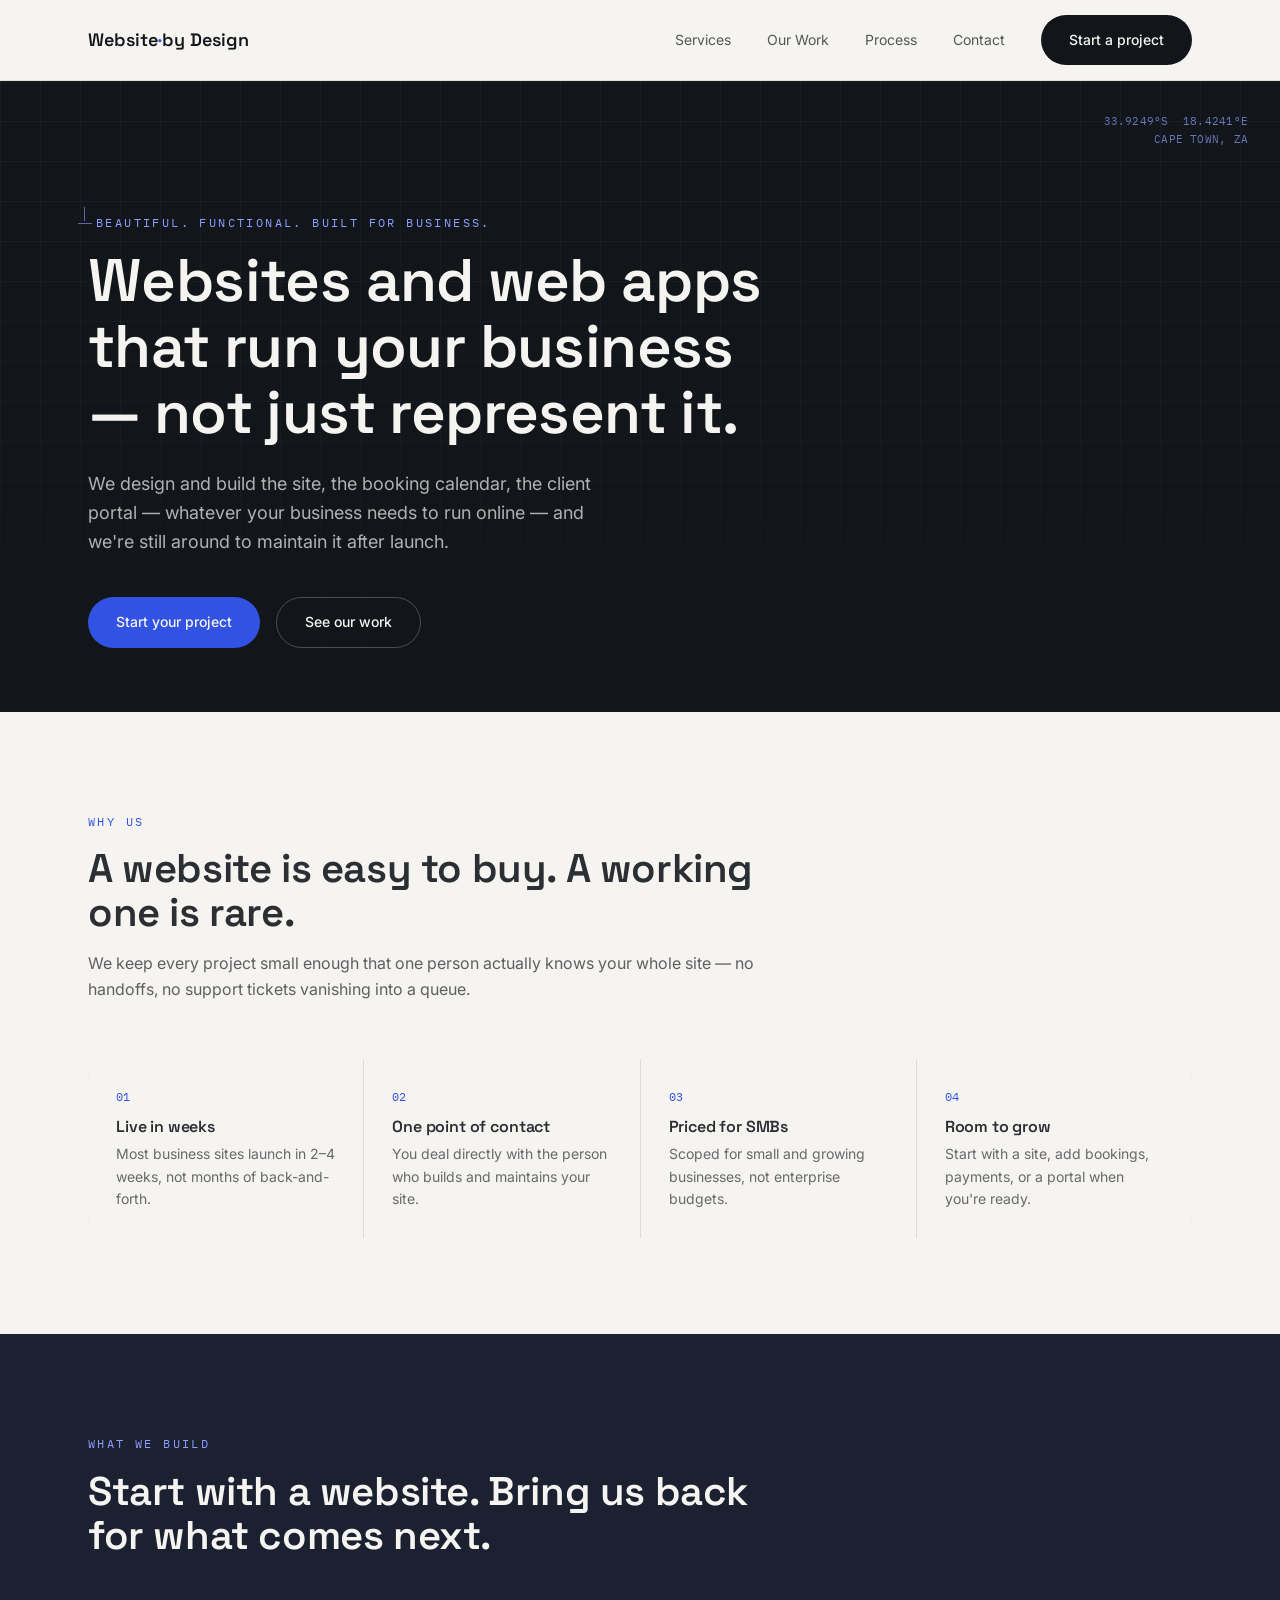
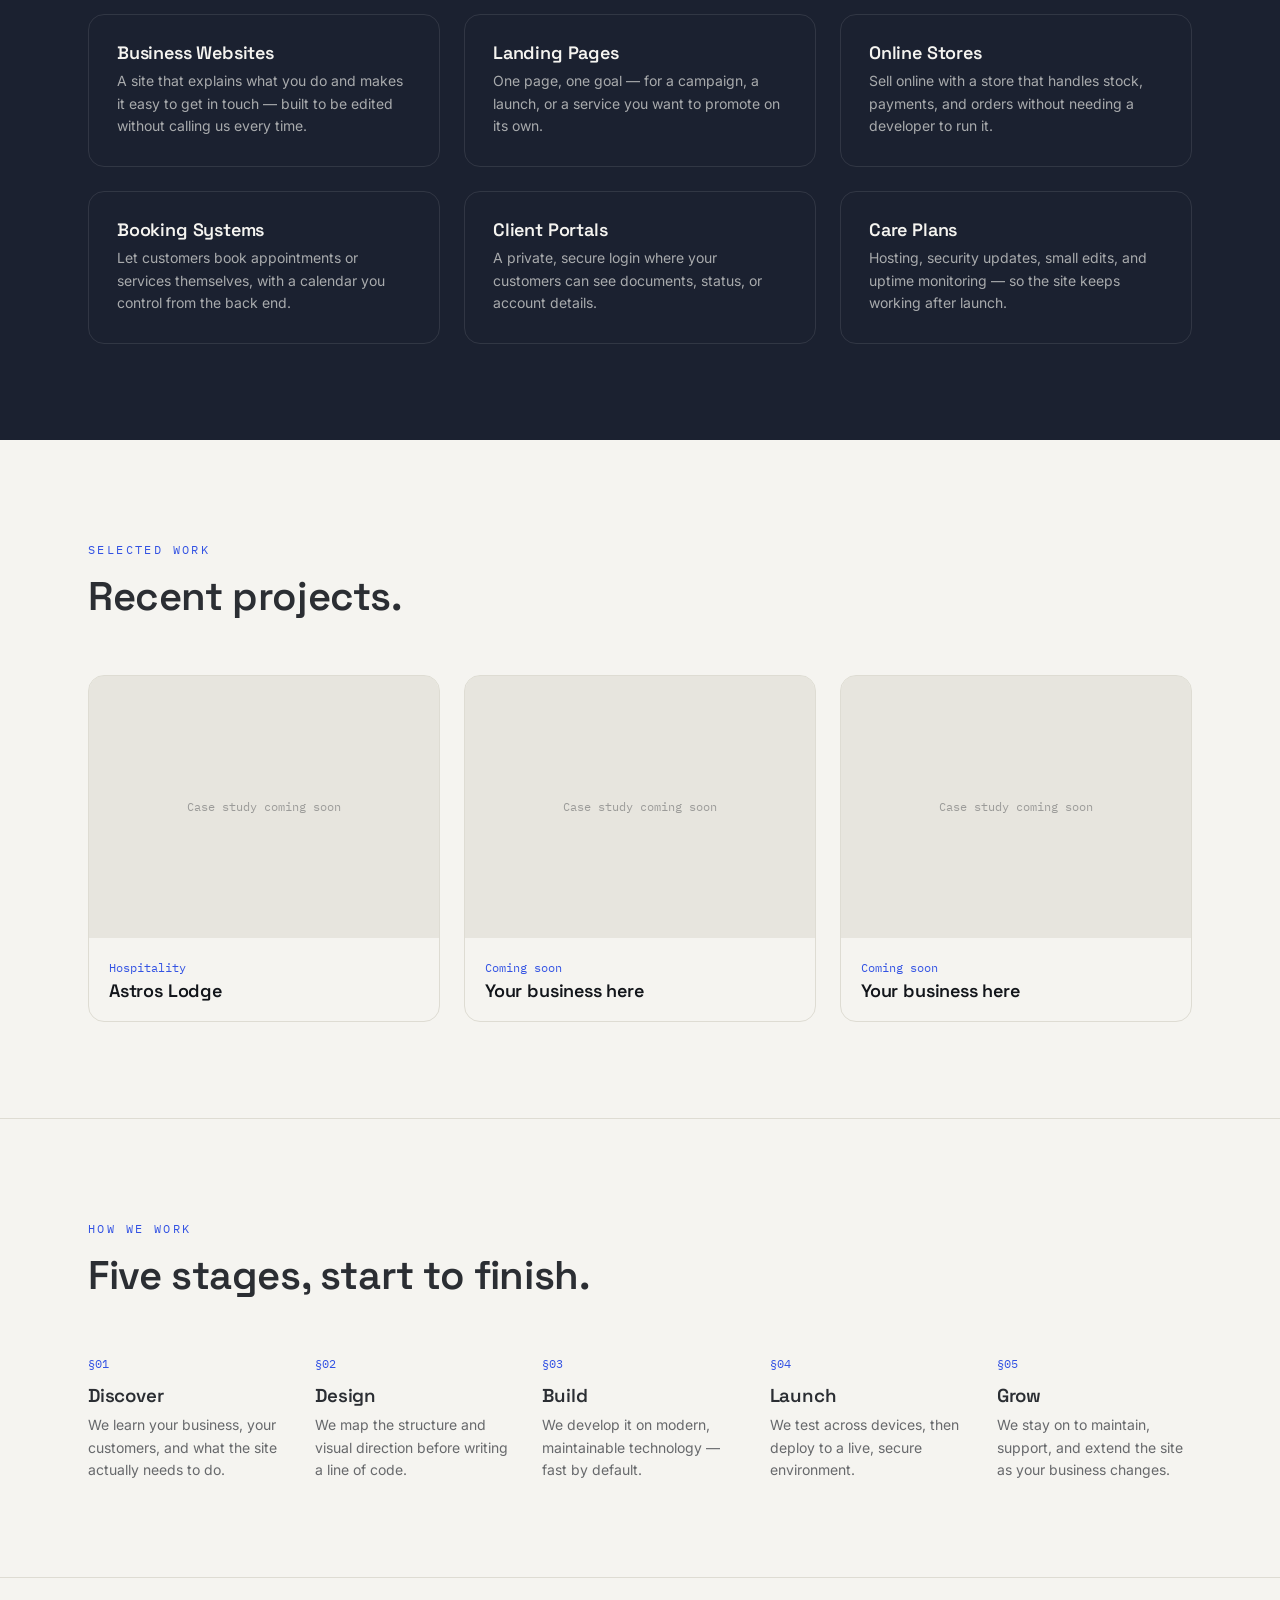
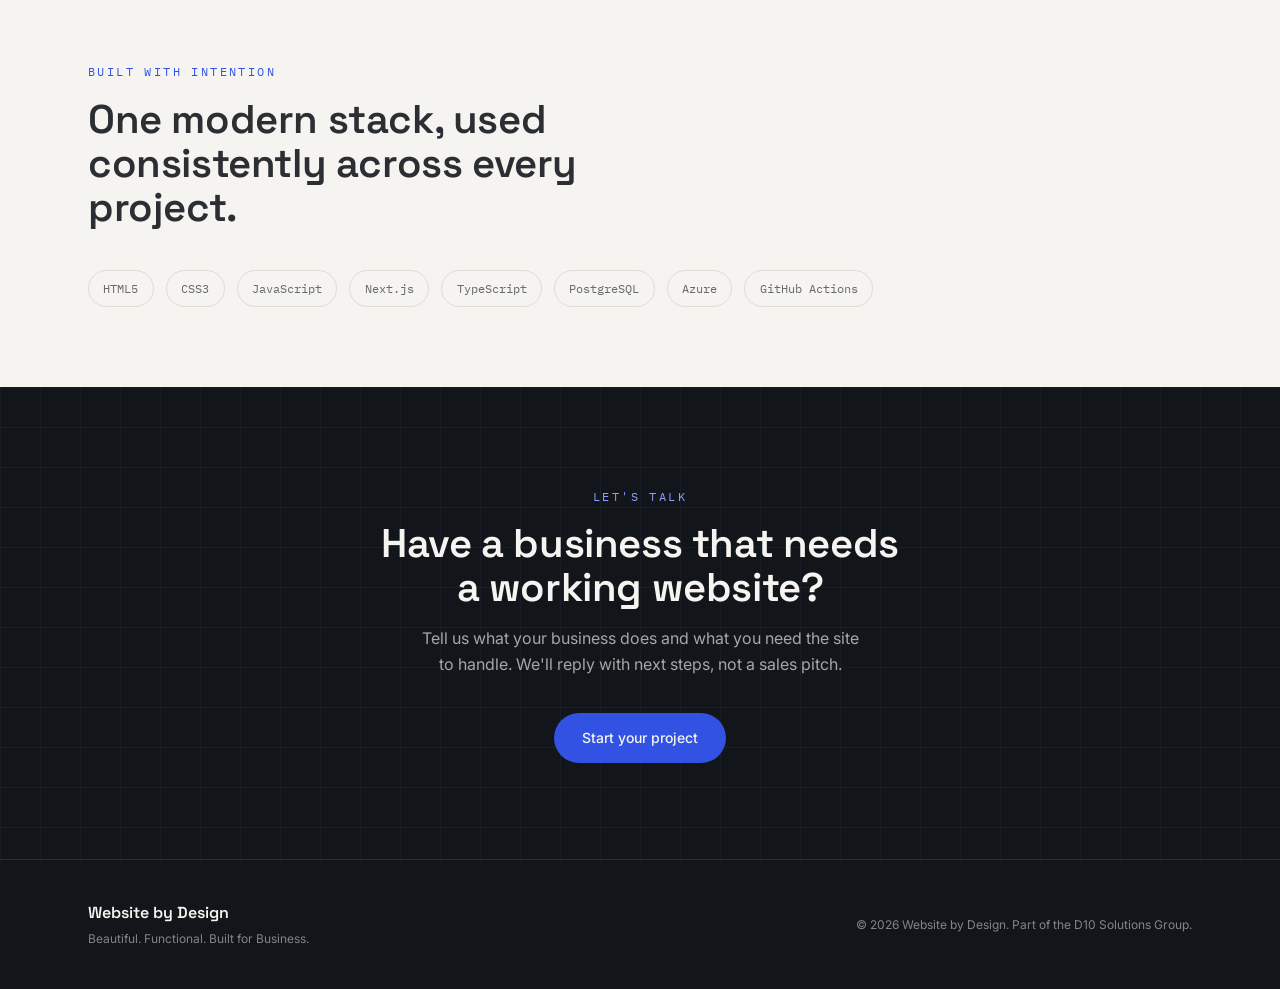
==== index.html @ f752b800 "Update index.html updated css to main.css" ====
<!DOCTYPE html>
<html lang="en">
<head>
<meta charset="UTF-8">
<meta name="viewport" content="width=device-width, initial-scale=1.0">

<!-- Primary SEO -->
<title>Website by Design | Beautiful. Functional. Built for Business.</title>
<meta name="description"
      content="Websites, booking systems, and client portals for growing South African businesses. Fast turnaround, one point of contact, priced for SMBs." />
<meta name="robots" content="index, follow" />
<link rel="canonical" href="https://www.websitebydesign.co.za/" />

<!-- Open Graph -->
<meta property="og:type" content="website" />
<meta property="og:title" content="Website by Design | Beautiful. Functional. Built for Business." />
<meta property="og:description"
      content="Websites, booking systems, and client portals for growing South African businesses. Fast turnaround, one point of contact, priced for SMBs." />
<meta property="og:url" content="https://www.websitebydesign.co.za/" />
<meta property="og:image" content="https://www.websitebydesign.co.za/og-image.png" />

<!-- Google Search Console -->
<meta name="google-site-verification" content="YOUR_REAL_CODE_HERE" />

<!-- Google Analytics — logic lives in js/analytics.js -->
<script src="js/analytics.js"></script>

<link rel="preconnect" href="https://fonts.googleapis.com">
<link rel="preconnect" href="https://fonts.gstatic.com" crossorigin>
<link href="https://fonts.googleapis.com/css2?family=Space+Grotesk:wght@500;600;700&family=Inter:wght@400;500;600&family=IBM+Plex+Mono:wght@400;500&display=swap" rel="stylesheet">

<link rel="stylesheet" href="main.css">
</head>

<body>

  <!-- ============ HEADER ============ -->
  <header class="site-header">
    <div class="container site-header__inner">

      <a href="/" class="brand" aria-label="Website by Design home">
        Website<span class="brand__dot">·</span>by Design
      </a>

      <nav class="nav" aria-label="main navigation">
        <a href="#services" class="nav__link">Services</a>
        <a href="#work" class="nav__link">Our Work</a>
        <a href="#process" class="nav__link">Process</a>
        <a href="#contact" class="nav__link">Contact</a>
        <a href="#contact" class="btn btn--dark">Start a project</a>
      </nav>

      <button id="menu-btn" class="menu-toggle" aria-label="Toggle menu" aria-expanded="false">
        <svg id="icon-open" width="22" height="22" viewBox="0 0 24 24" fill="none" stroke="currentColor" stroke-width="1.75">
          <path d="M3 6h18M3 12h18M3 18h18" stroke-linecap="round"/>
        </svg>
        <svg id="icon-close" width="22" height="22" viewBox="0 0 24 24" fill="none" stroke="currentColor" stroke-width="1.75" class="u-hidden">
          <path d="M6 6l12 12M18 6L6 18" stroke-linecap="round"/>
        </svg>
      </button>
    </div>

    <div id="mobile-menu" class="mobile-menu">
      <div class="container mobile-menu__inner">
        <a href="#services" class="nav__link">Services</a>
        <a href="#work" class="nav__link">Our Work</a>
        <a href="#process" class="nav__link">Process</a>
        <a href="#contact" class="btn btn--dark text-center">Start a project</a>
      </div>
    </div>
  </header>


  <main>

    <!-- ============ HERO ============ -->
    <section class="hero">
      <div class="hero__grid" aria-hidden="true"></div>
      <div class="hero__fade" aria-hidden="true"></div>

      <div class="hero__annotation" aria-hidden="true">
        <p>33.9249°S&nbsp; 18.4241°E</p>
        <p>CAPE TOWN, ZA</p>
      </div>

      <div class="container hero__content">
        <p class="eyebrow eyebrow--on-dark hero__eyebrow crosshair">
          Beautiful. Functional. Built for business.
        </p>

        <h1 class="hero__title">
          Websites and web apps that run your business — not just represent it.
        </h1>

        <p class="hero__description">
          We design and build the site, the booking calendar, the client portal — whatever your
          business needs to run online — and we're still around to maintain it after launch.
        </p>

        <div class="hero__actions">
          <a href="#contact" class="btn btn--primary">Start your project</a>
          <a href="#work" class="btn btn--outline">See our work</a>
        </div>
      </div>
    </section>


    <!-- ============ WHY / CONCRETE VALUE ============ -->
    <section class="section">
      <div class="container">
        <div class="section-heading">
          <p class="eyebrow">Why us</p>
          <h2 class="section-heading__title">A website is easy to buy. A working one is rare.</h2>
          <p class="section-heading__body">
            We keep every project small enough that one person actually knows your whole site —
            no handoffs, no support tickets vanishing into a queue.
          </p>
        </div>

        <div class="value-grid">
          <div class="value-card">
            <p class="value-card__index">01</p>
            <h3 class="value-card__title">Live in weeks</h3>
            <p class="value-card__body">Most business sites launch in 2–4 weeks, not months of back-and-forth.</p>
          </div>
          <div class="value-card">
            <p class="value-card__index">02</p>
            <h3 class="value-card__title">One point of contact</h3>
            <p class="value-card__body">You deal directly with the person who builds and maintains your site.</p>
          </div>
          <div class="value-card">
            <p class="value-card__index">03</p>
            <h3 class="value-card__title">Priced for SMBs</h3>
            <p class="value-card__body">Scoped for small and growing businesses, not enterprise budgets.</p>
          </div>
          <div class="value-card">
            <p class="value-card__index">04</p>
            <h3 class="value-card__title">Room to grow</h3>
            <p class="value-card__body">Start with a site, add bookings, payments, or a portal when you're ready.</p>
          </div>
        </div>
      </div>
    </section>


    <!-- ============ SERVICES ============ -->
    <section id="services" class="section--dark">
      <div class="container section">
        <div class="section-heading">
          <p class="eyebrow eyebrow--on-dark">What we build</p>
          <h2 class="section-heading__title">Start with a website. Bring us back for what comes next.</h2>
        </div>

        <div class="card-grid card-grid--3">
          <article class="service-card">
            <h3 class="service-card__title">Business Websites</h3>
            <p class="service-card__body">A site that explains what you do and makes it easy to get in touch — built to be edited without calling us every time.</p>
          </article>
          <article class="service-card">
            <h3 class="service-card__title">Landing Pages</h3>
            <p class="service-card__body">One page, one goal — for a campaign, a launch, or a service you want to promote on its own.</p>
          </article>
          <article class="service-card">
            <h3 class="service-card__title">Online Stores</h3>
            <p class="service-card__body">Sell online with a store that handles stock, payments, and orders without needing a developer to run it.</p>
          </article>
          <article class="service-card">
            <h3 class="service-card__title">Booking Systems</h3>
            <p class="service-card__body">Let customers book appointments or services themselves, with a calendar you control from the back end.</p>
          </article>
          <article class="service-card">
            <h3 class="service-card__title">Client Portals</h3>
            <p class="service-card__body">A private, secure login where your customers can see documents, status, or account details.</p>
          </article>
          <article class="service-card">
            <h3 class="service-card__title">Care Plans</h3>
            <p class="service-card__body">Hosting, security updates, small edits, and uptime monitoring — so the site keeps working after launch.</p>
          </article>
        </div>
      </div>
    </section>


    <!-- ============ OUR WORK ============ -->
    <section id="work" class="section">
      <div class="container">
        <div class="section-heading">
          <p class="eyebrow">Selected work</p>
          <h2 class="section-heading__title">Recent projects.</h2>
        </div>

        <!-- placeholder project cards — swap for real case studies as they land -->
        <div class="card-grid card-grid--3">
          <div class="work-card">
            <div class="work-card__image">
              <span class="work-card__placeholder">Case study coming soon</span>
            </div>
            <div class="work-card__body">
              <p class="work-card__tag">Hospitality</p>
              <h3 class="work-card__title">Astros Lodge</h3>
            </div>
          </div>
          <div class="work-card">
            <div class="work-card__image">
              <span class="work-card__placeholder">Case study coming soon</span>
            </div>
            <div class="work-card__body">
              <p class="work-card__tag">Coming soon</p>
              <h3 class="work-card__title">Your business here</h3>
            </div>
          </div>
          <div class="work-card">
            <div class="work-card__image">
              <span class="work-card__placeholder">Case study coming soon</span>
            </div>
            <div class="work-card__body">
              <p class="work-card__tag">Coming soon</p>
              <h3 class="work-card__title">Your business here</h3>
            </div>
          </div>
        </div>
      </div>
    </section>


    <!-- ============ PROCESS ============ -->
    <section id="process" class="section--bordered">
      <div class="container section">
        <div class="section-heading">
          <p class="eyebrow">How we work</p>
          <h2 class="section-heading__title">Five stages, start to finish.</h2>
        </div>

        <ol class="process-list">
          <li>
            <p class="process-list__index">§01</p>
            <h3 class="process-list__title">Discover</h3>
            <p class="process-list__body">We learn your business, your customers, and what the site actually needs to do.</p>
          </li>
          <li>
            <p class="process-list__index">§02</p>
            <h3 class="process-list__title">Design</h3>
            <p class="process-list__body">We map the structure and visual direction before writing a line of code.</p>
          </li>
          <li>
            <p class="process-list__index">§03</p>
            <h3 class="process-list__title">Build</h3>
            <p class="process-list__body">We develop it on modern, maintainable technology — fast by default.</p>
          </li>
          <li>
            <p class="process-list__index">§04</p>
            <h3 class="process-list__title">Launch</h3>
            <p class="process-list__body">We test across devices, then deploy to a live, secure environment.</p>
          </li>
          <li>
            <p class="process-list__index">§05</p>
            <h3 class="process-list__title">Grow</h3>
            <p class="process-list__body">We stay on to maintain, support, and extend the site as your business changes.</p>
          </li>
        </ol>
      </div>
    </section>


    <!-- ============ TECHNOLOGY ============ -->
    <section class="section--bordered">
      <div class="container section--tight">
        <p class="eyebrow">Built with intention</p>
        <h2 class="section-heading__title section-heading__title--tight">
          One modern stack, used consistently across every project.
        </h2>
        <div class="chip-row">
          <span class="chip">HTML5</span>
          <span class="chip">CSS3</span>
          <span class="chip">JavaScript</span>
          <span class="chip">Next.js</span>
          <span class="chip">TypeScript</span>
          <span class="chip">PostgreSQL</span>
          <span class="chip">Azure</span>
          <span class="chip">GitHub Actions</span>
        </div>
      </div>
    </section>


    <!-- ============ FINAL CTA ============ -->
    <section id="contact" class="hero">
      <div class="hero__grid hero__grid--faint" aria-hidden="true"></div>
      <div class="container section cta">
        <p class="eyebrow eyebrow--on-dark">Let's talk</p>
        <h2 class="cta__title">Have a business that needs a working website?</h2>
        <p class="cta__body">
          Tell us what your business does and what you need the site to handle. We'll reply with next steps, not a sales pitch.
        </p>
        <a href="mailto:hello@websitebydesign.co.za" class="btn btn--primary">Start your project</a>
      </div>
    </section>

  </main>


  <!-- ============ FOOTER ============ -->
  <footer class="site-footer">
    <div class="container site-footer__inner">
      <div>
        <p class="site-footer__brand">Website by Design</p>
        <p class="site-footer__tagline">Beautiful. Functional. Built for Business.</p>
      </div>
      <p class="site-footer__copy">&copy; 2026 Website by Design. Part of the D10 Solutions Group.</p>
    </div>
  </footer>

  <script src="main.js"></script>
</body>
</html>
---- main.css ----
/* ==========================================================================
   MAIN STYLESHEET
   Import order matters: tokens define variables, base sets element
   defaults, components layer reusable classes on top. Link only this
   file from HTML — never link the three files individually.
   ========================================================================== */

@import url("tokens.css");
@import url("base.css");
@import url("components.css");
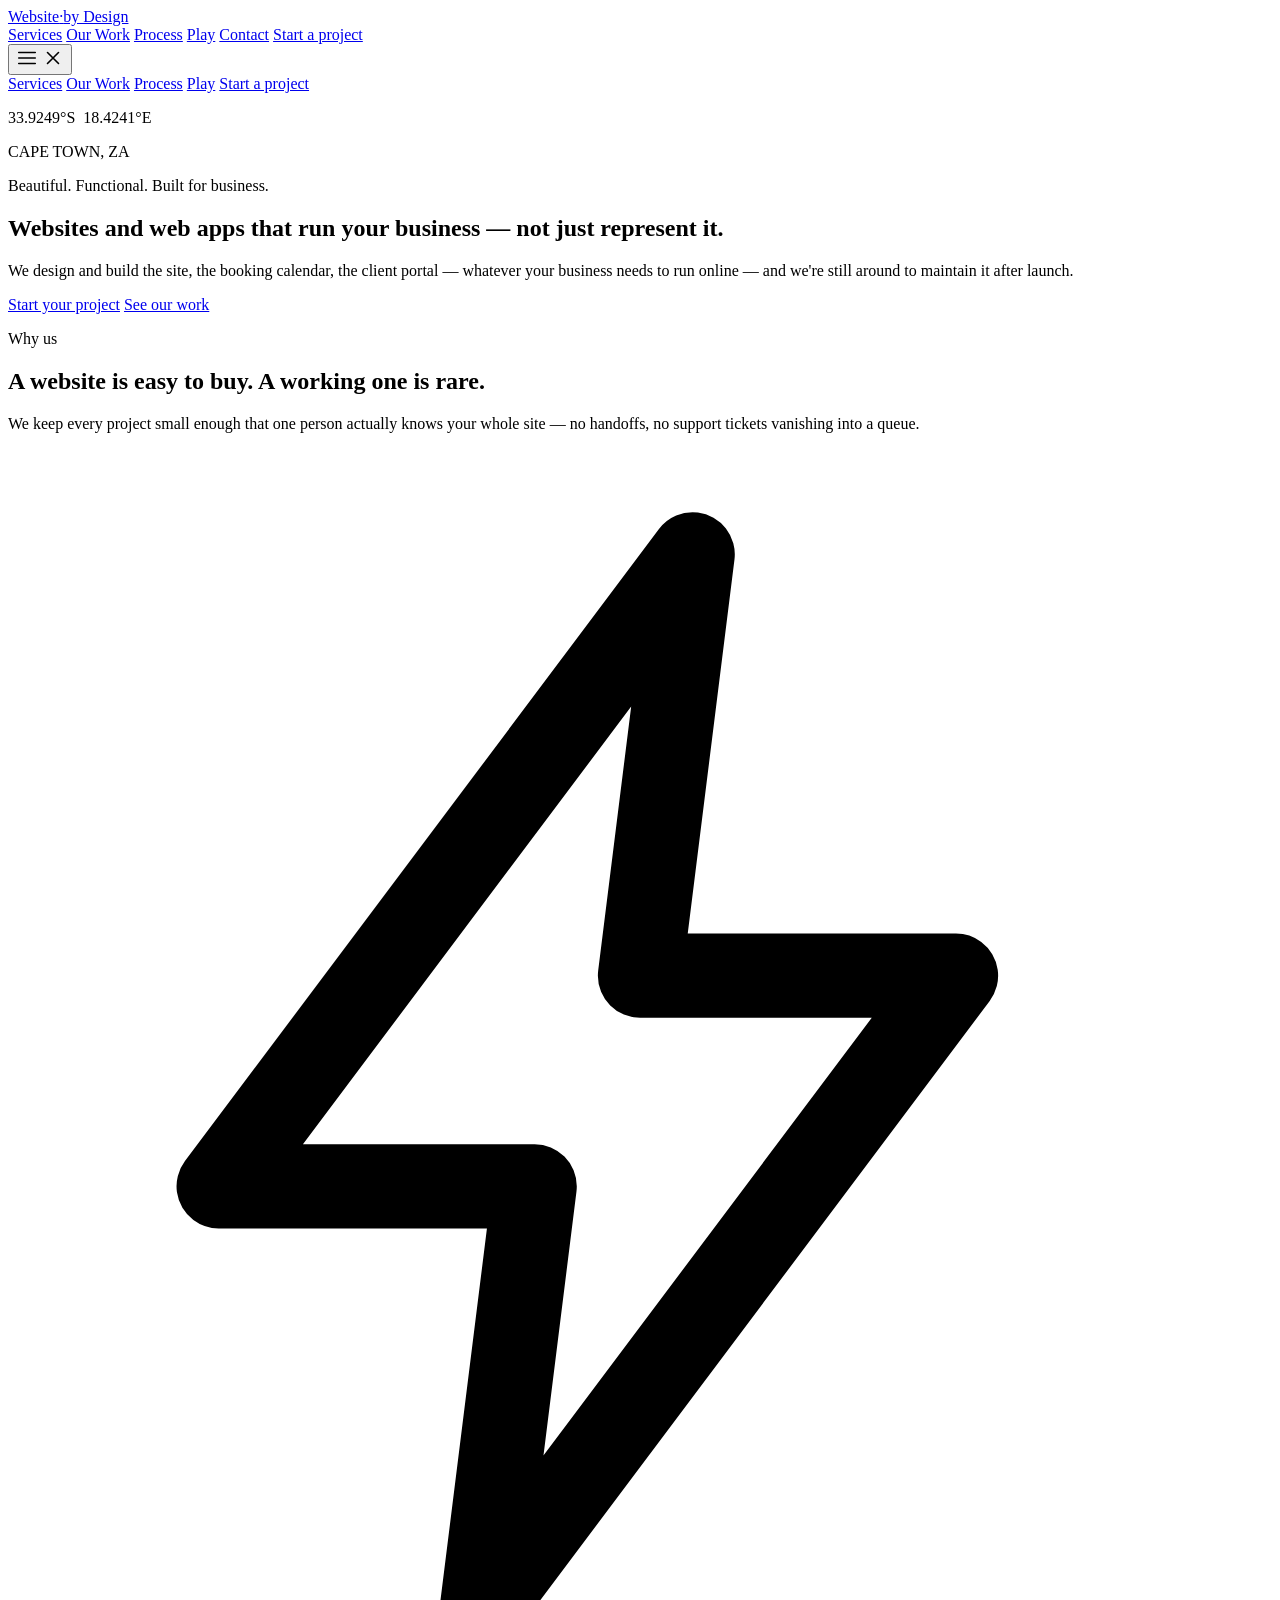
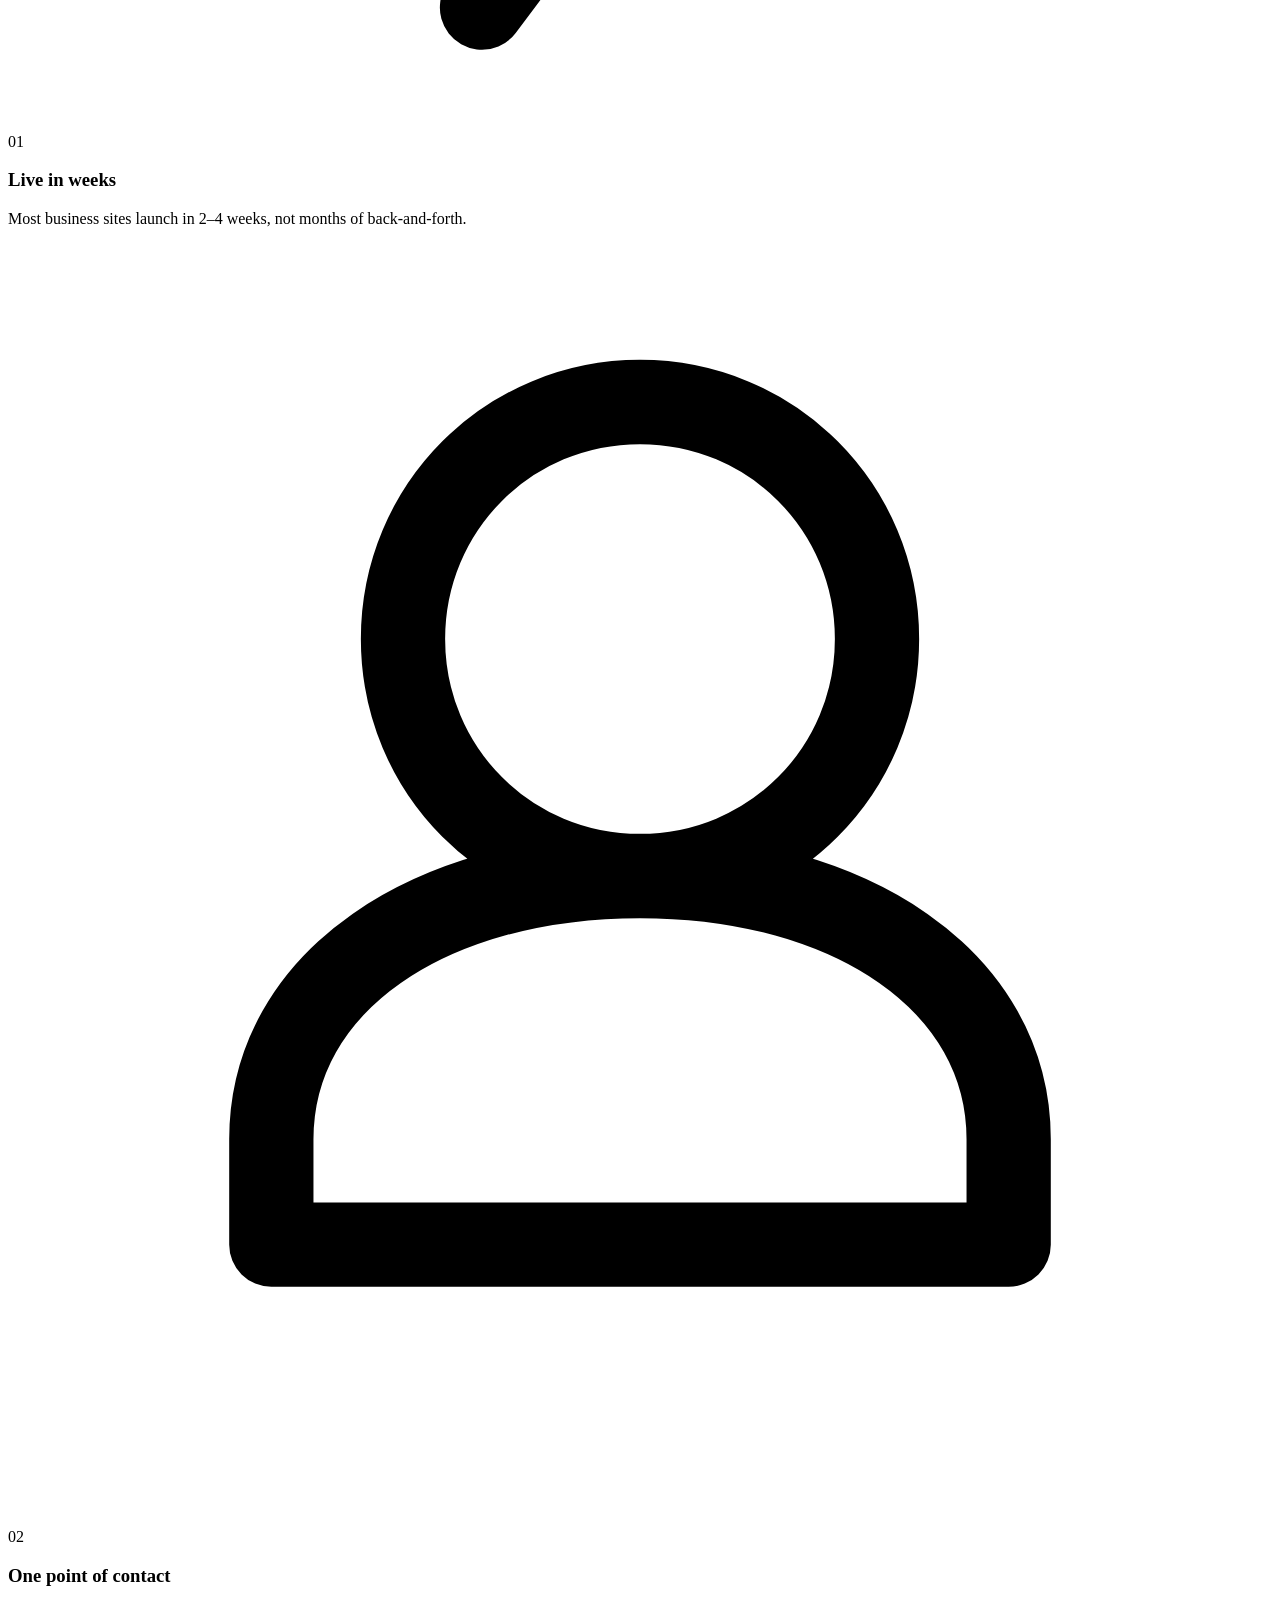
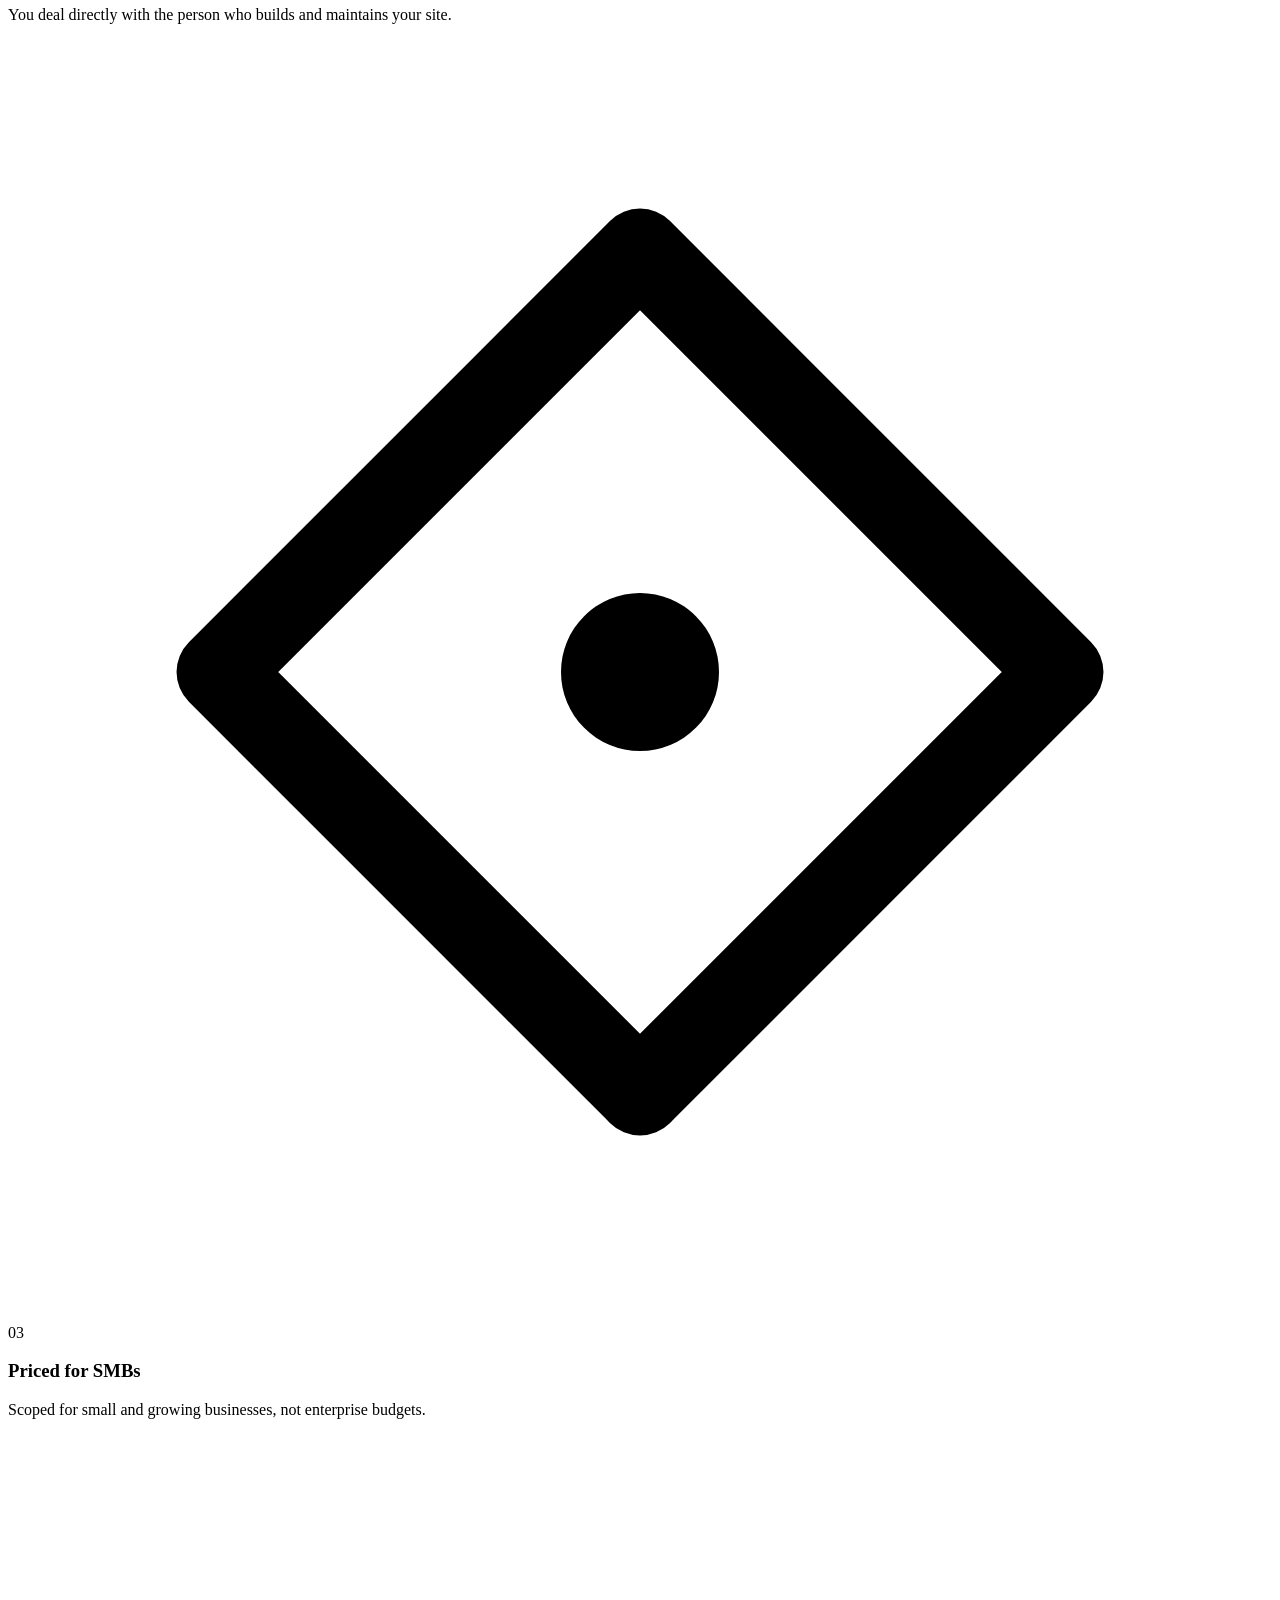
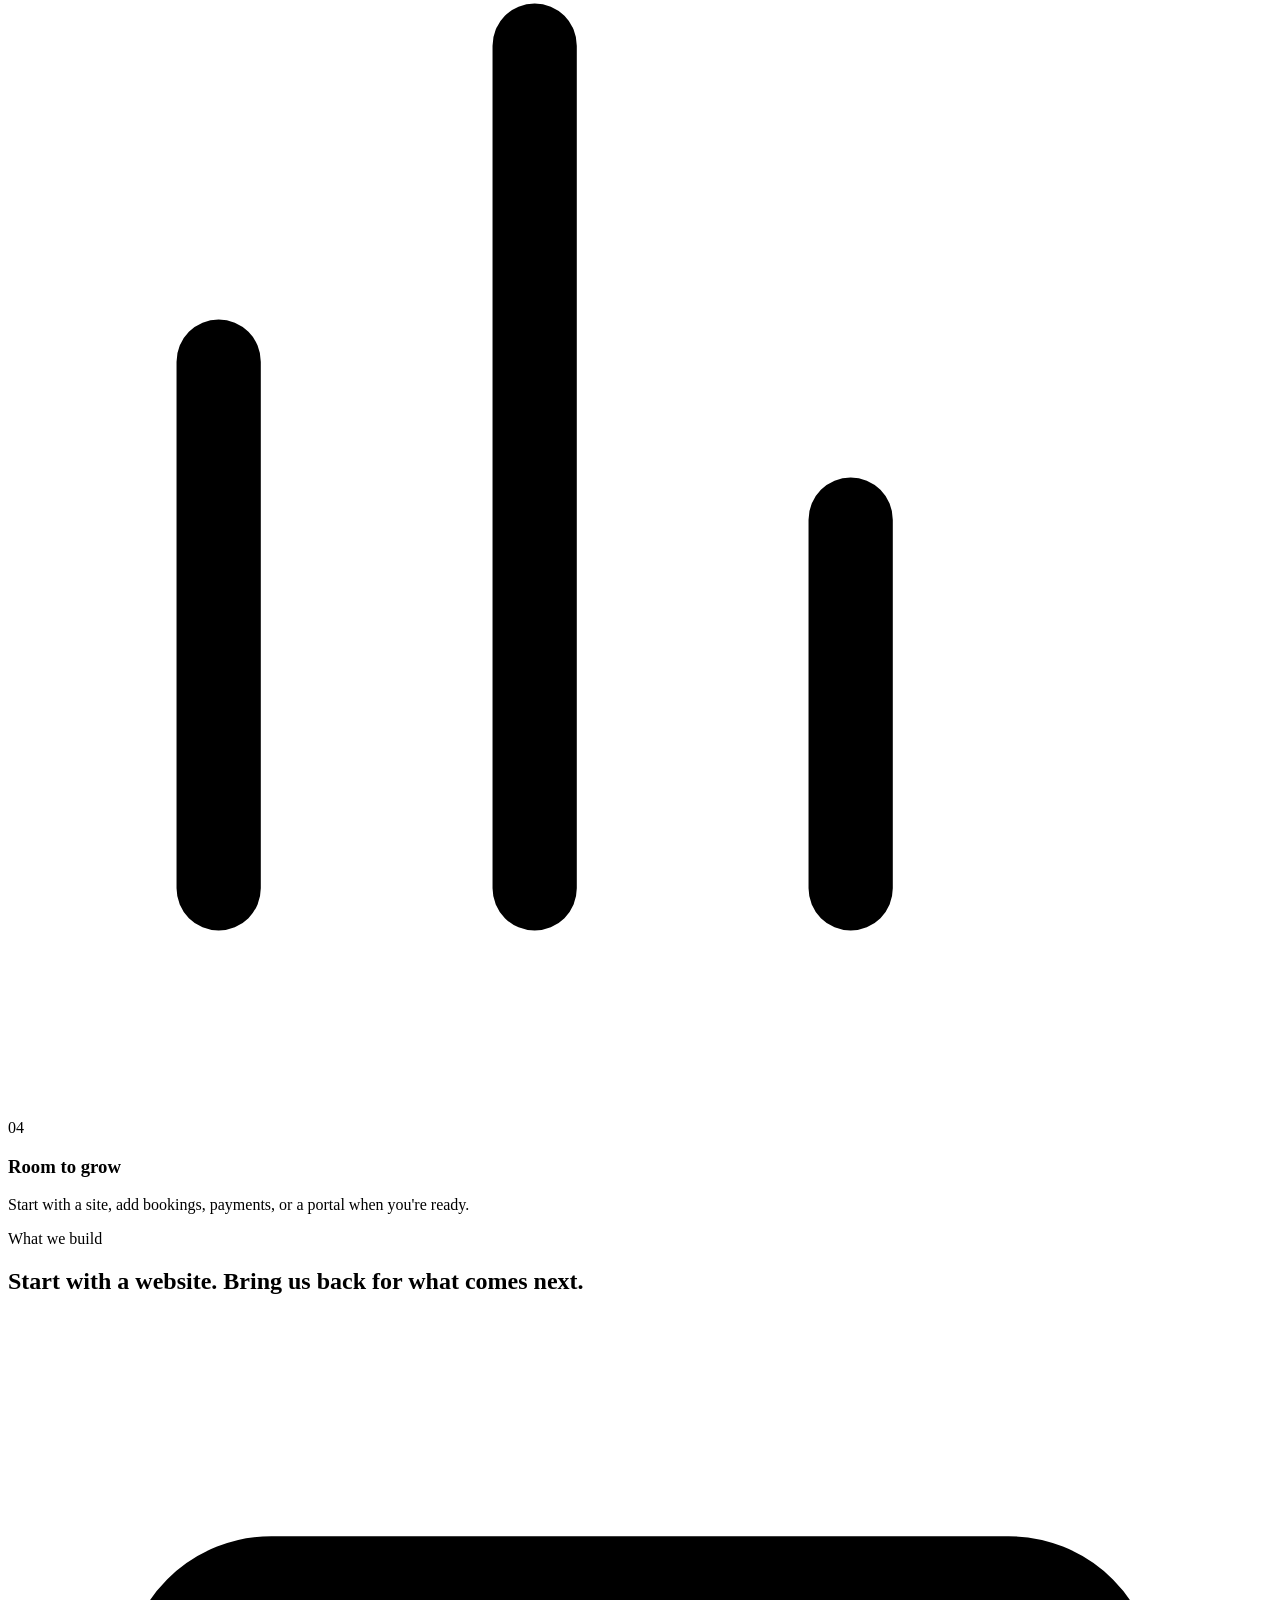
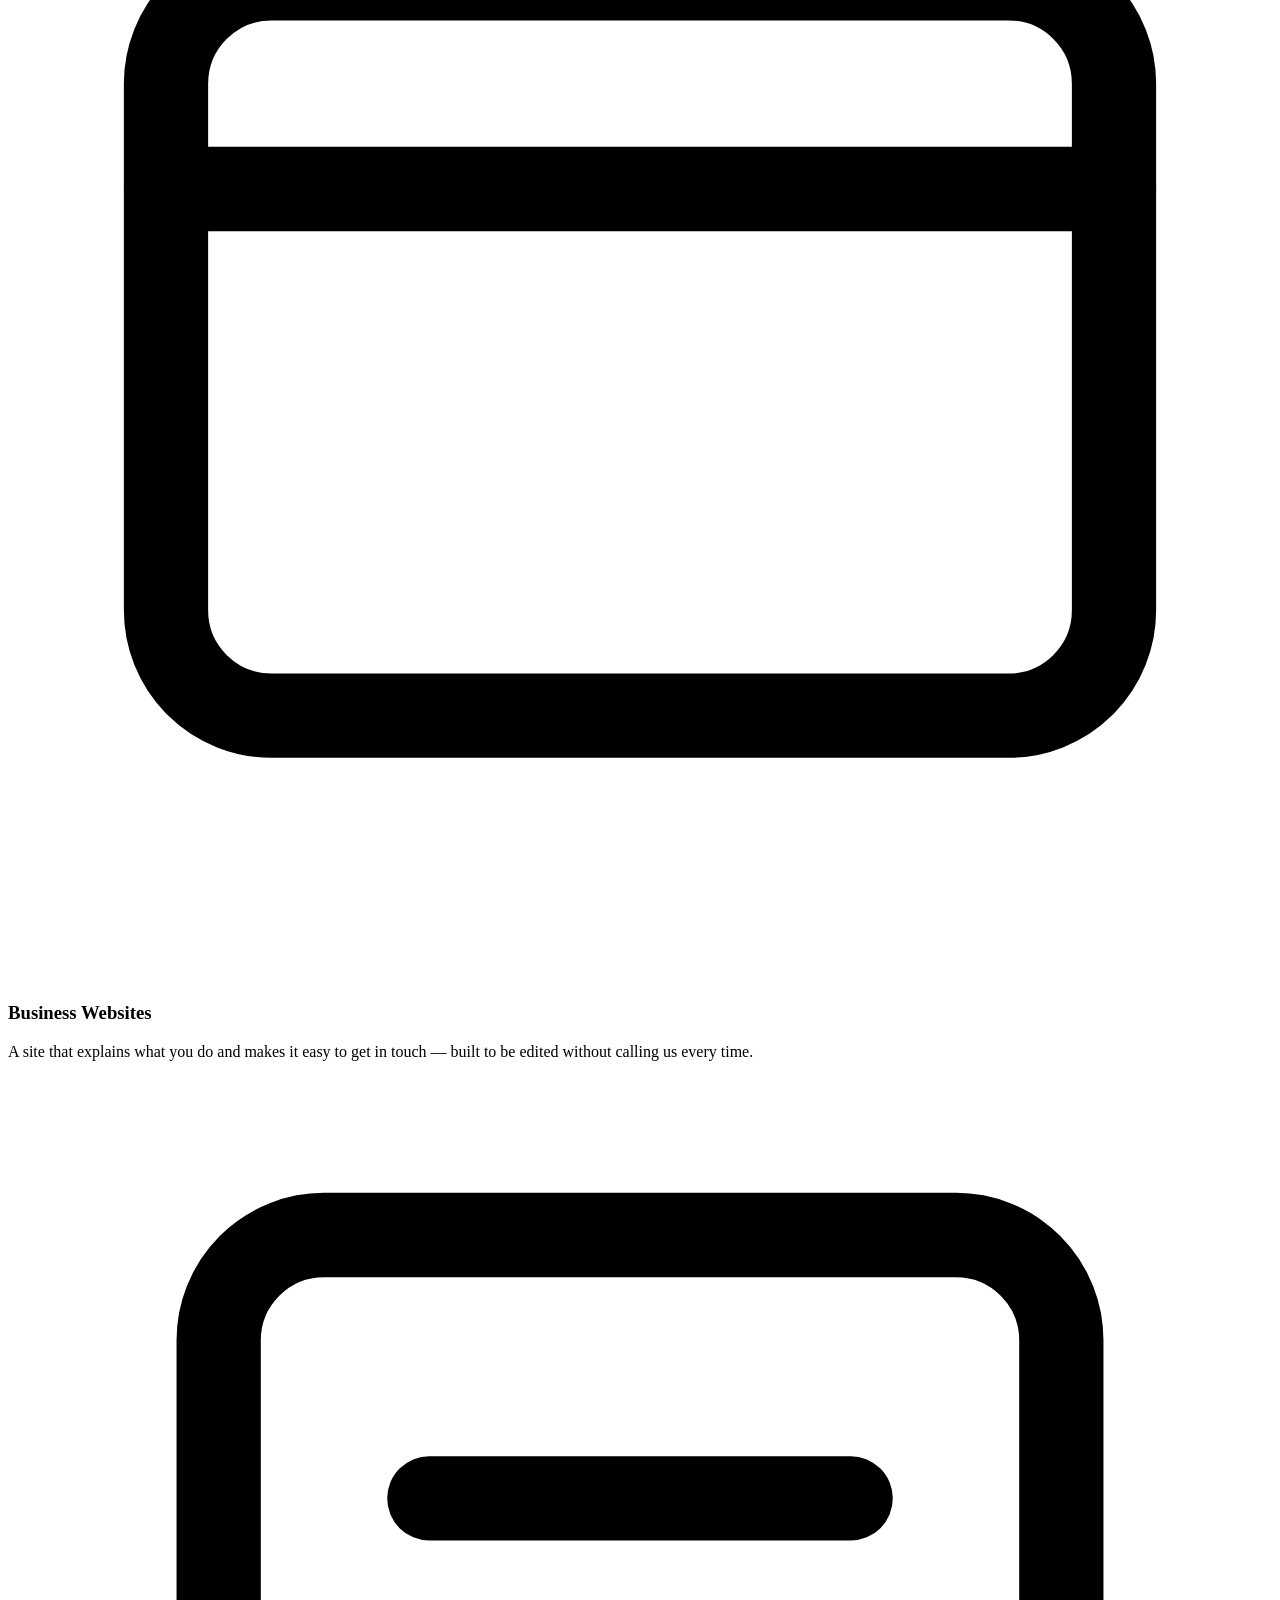
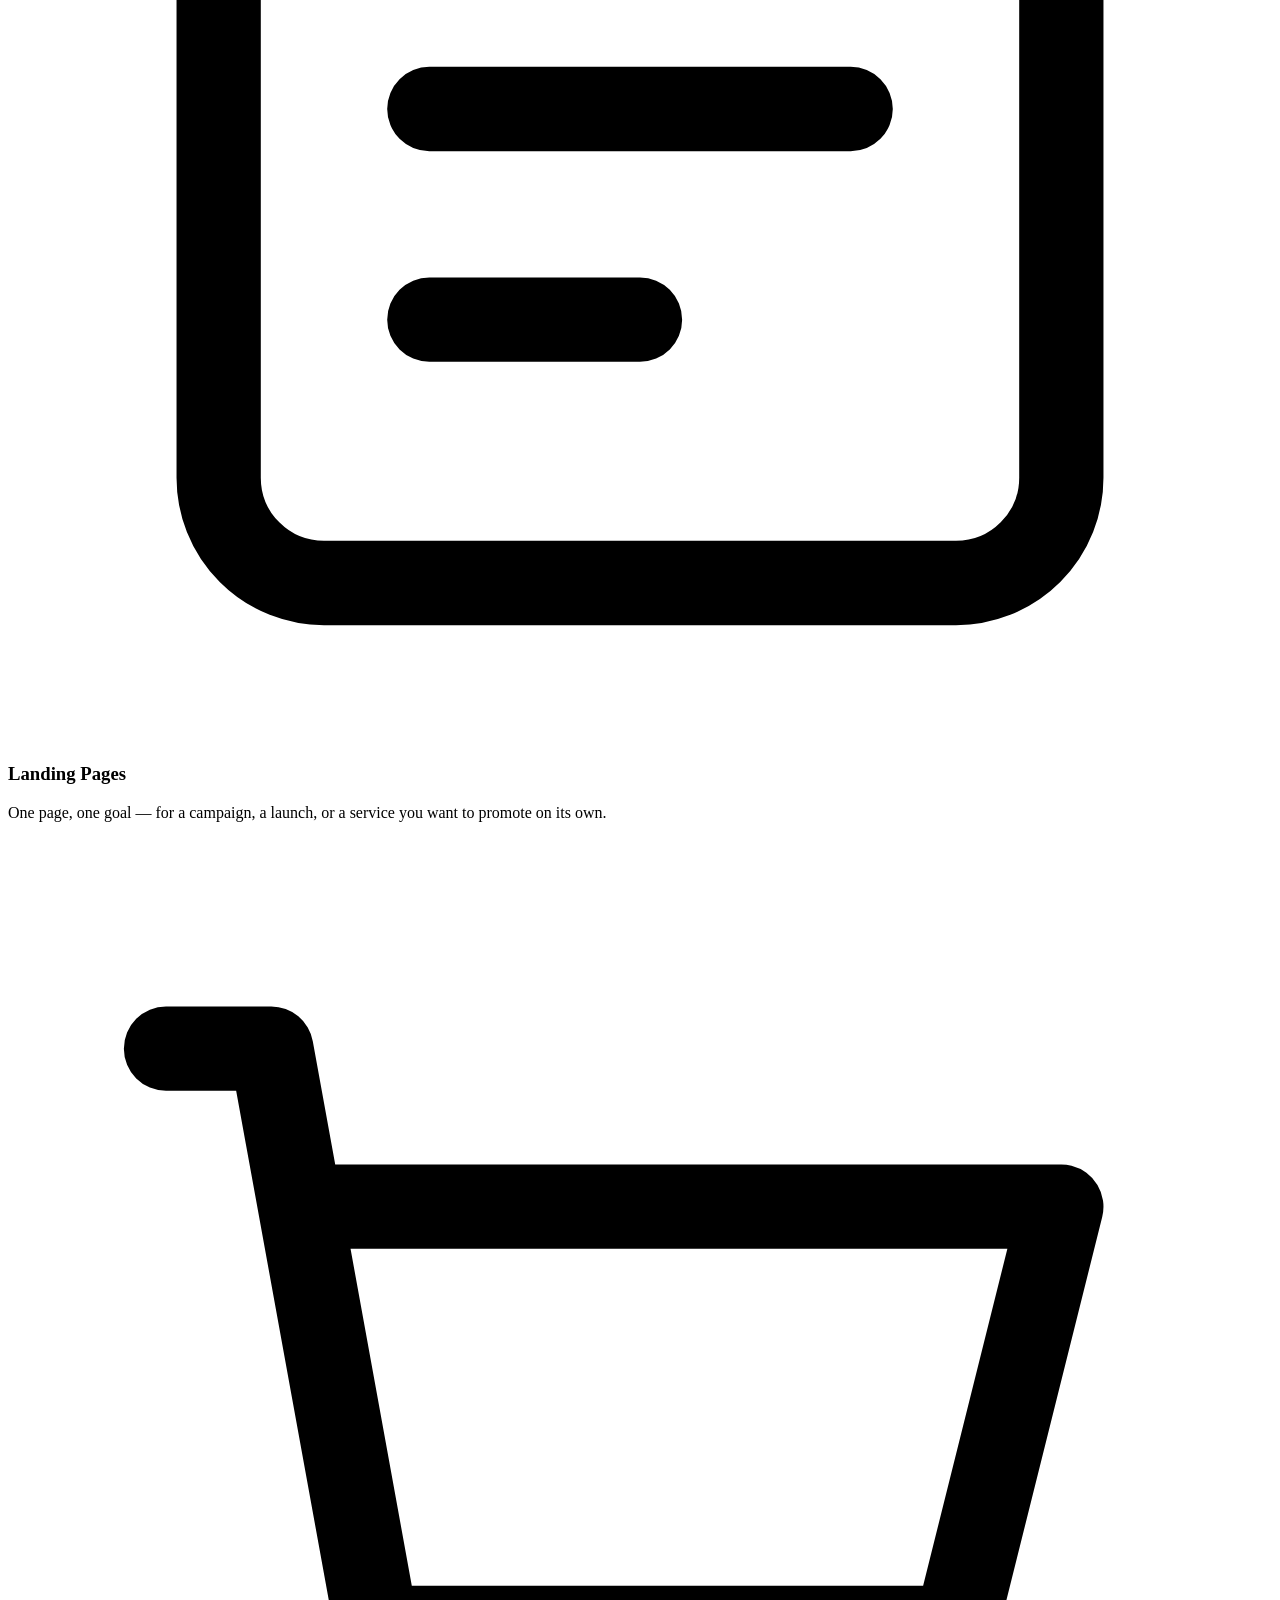
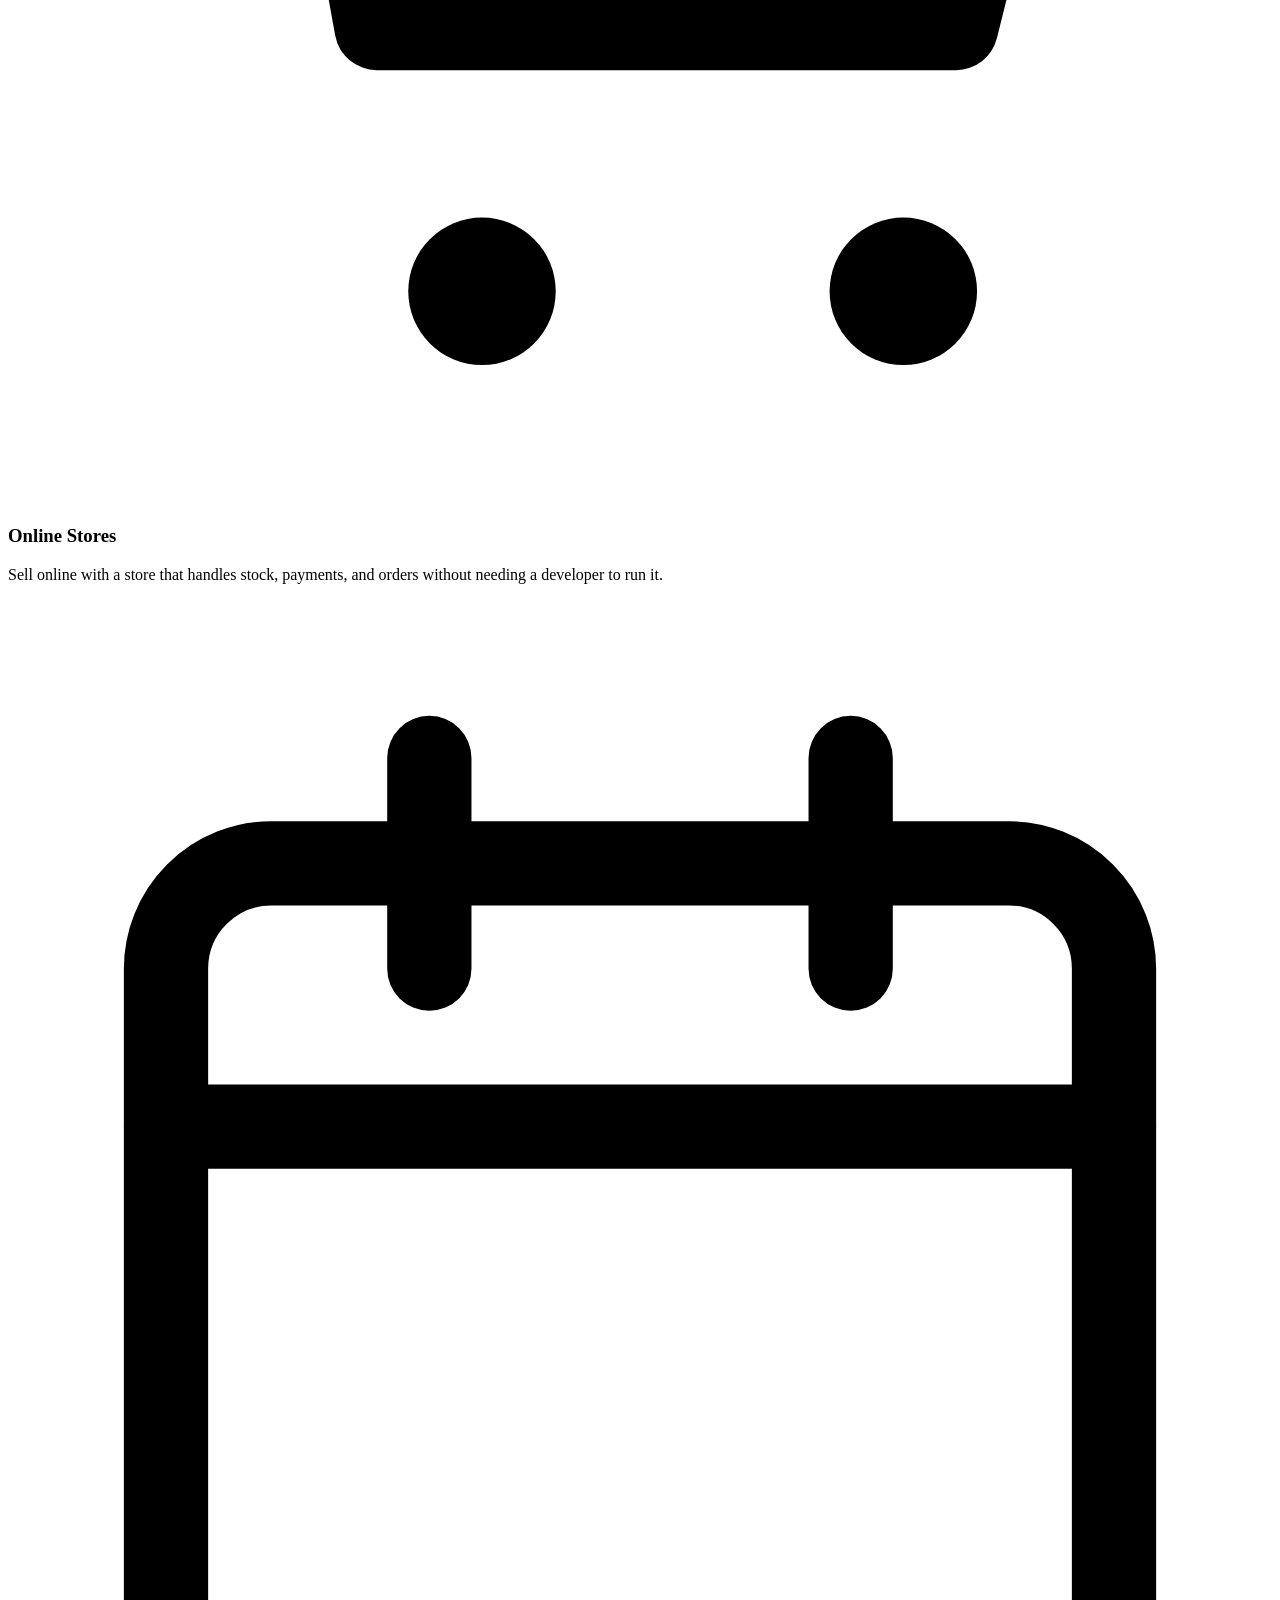
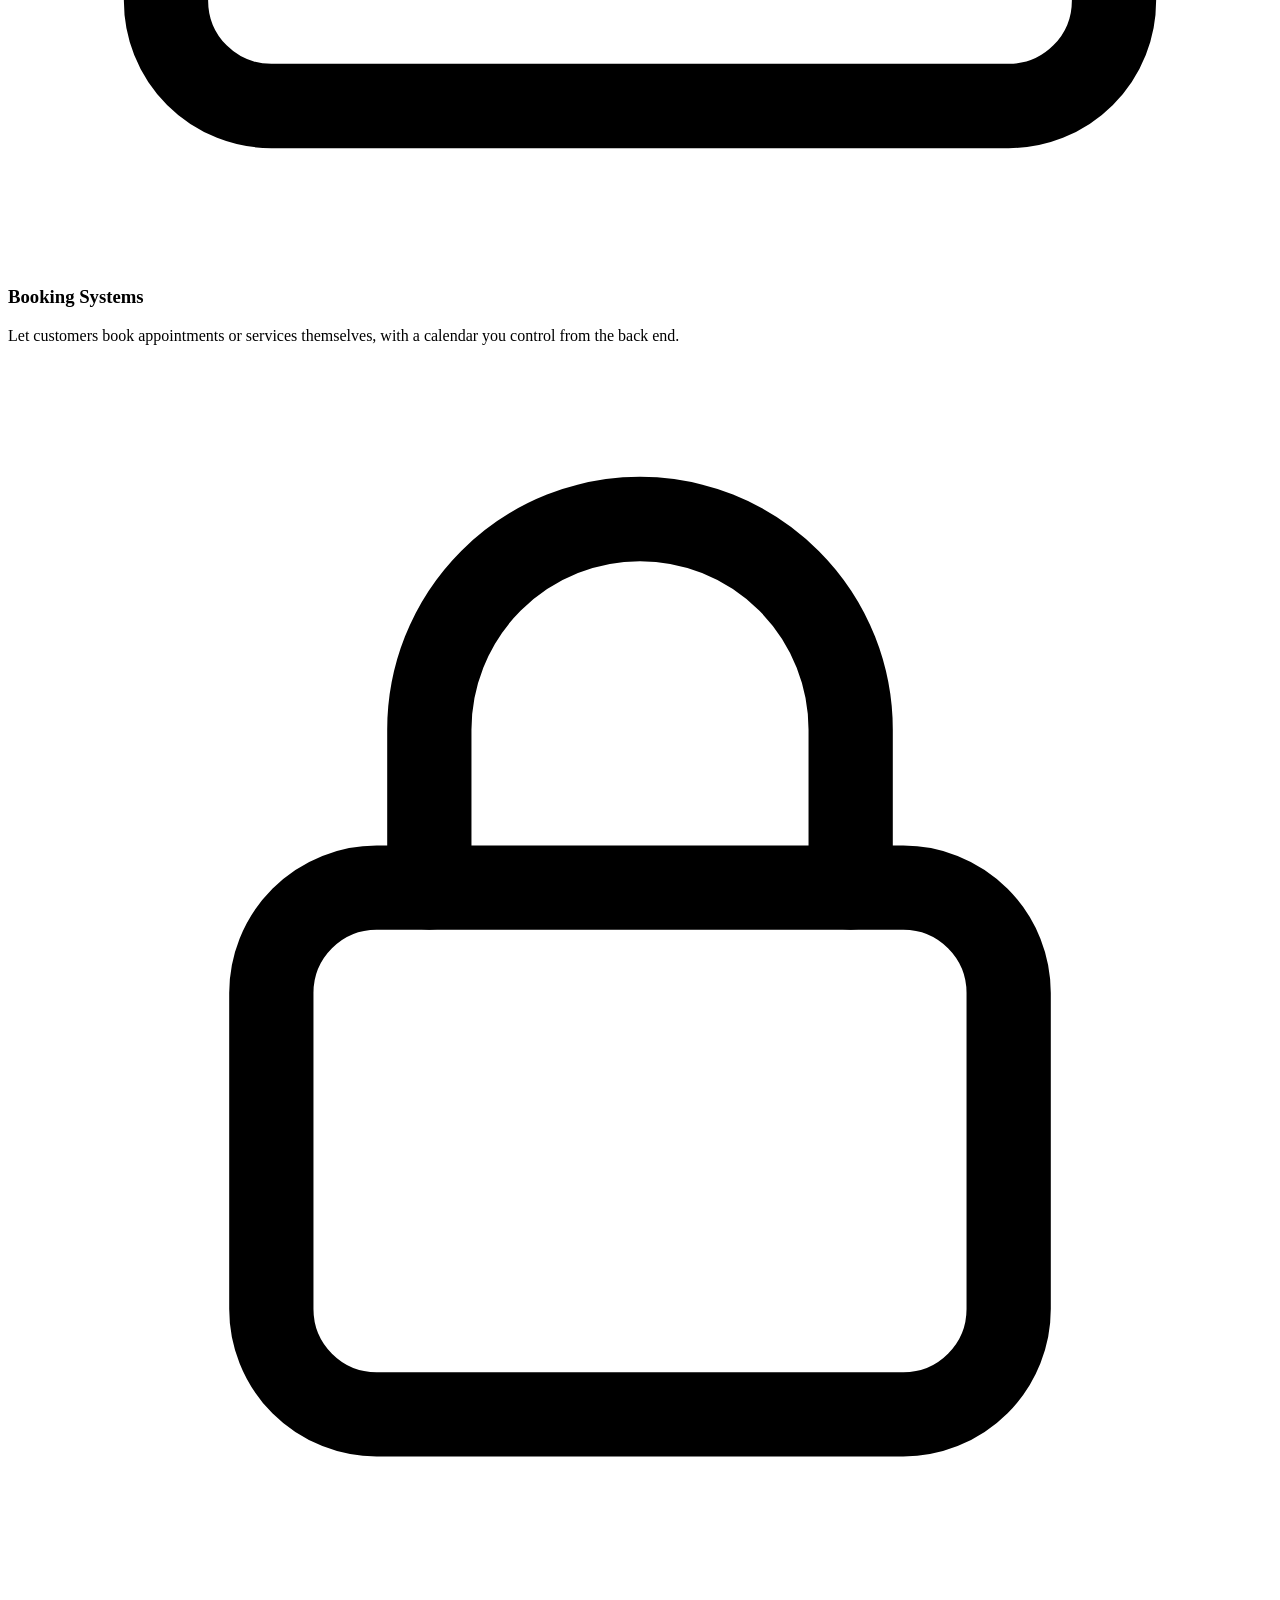
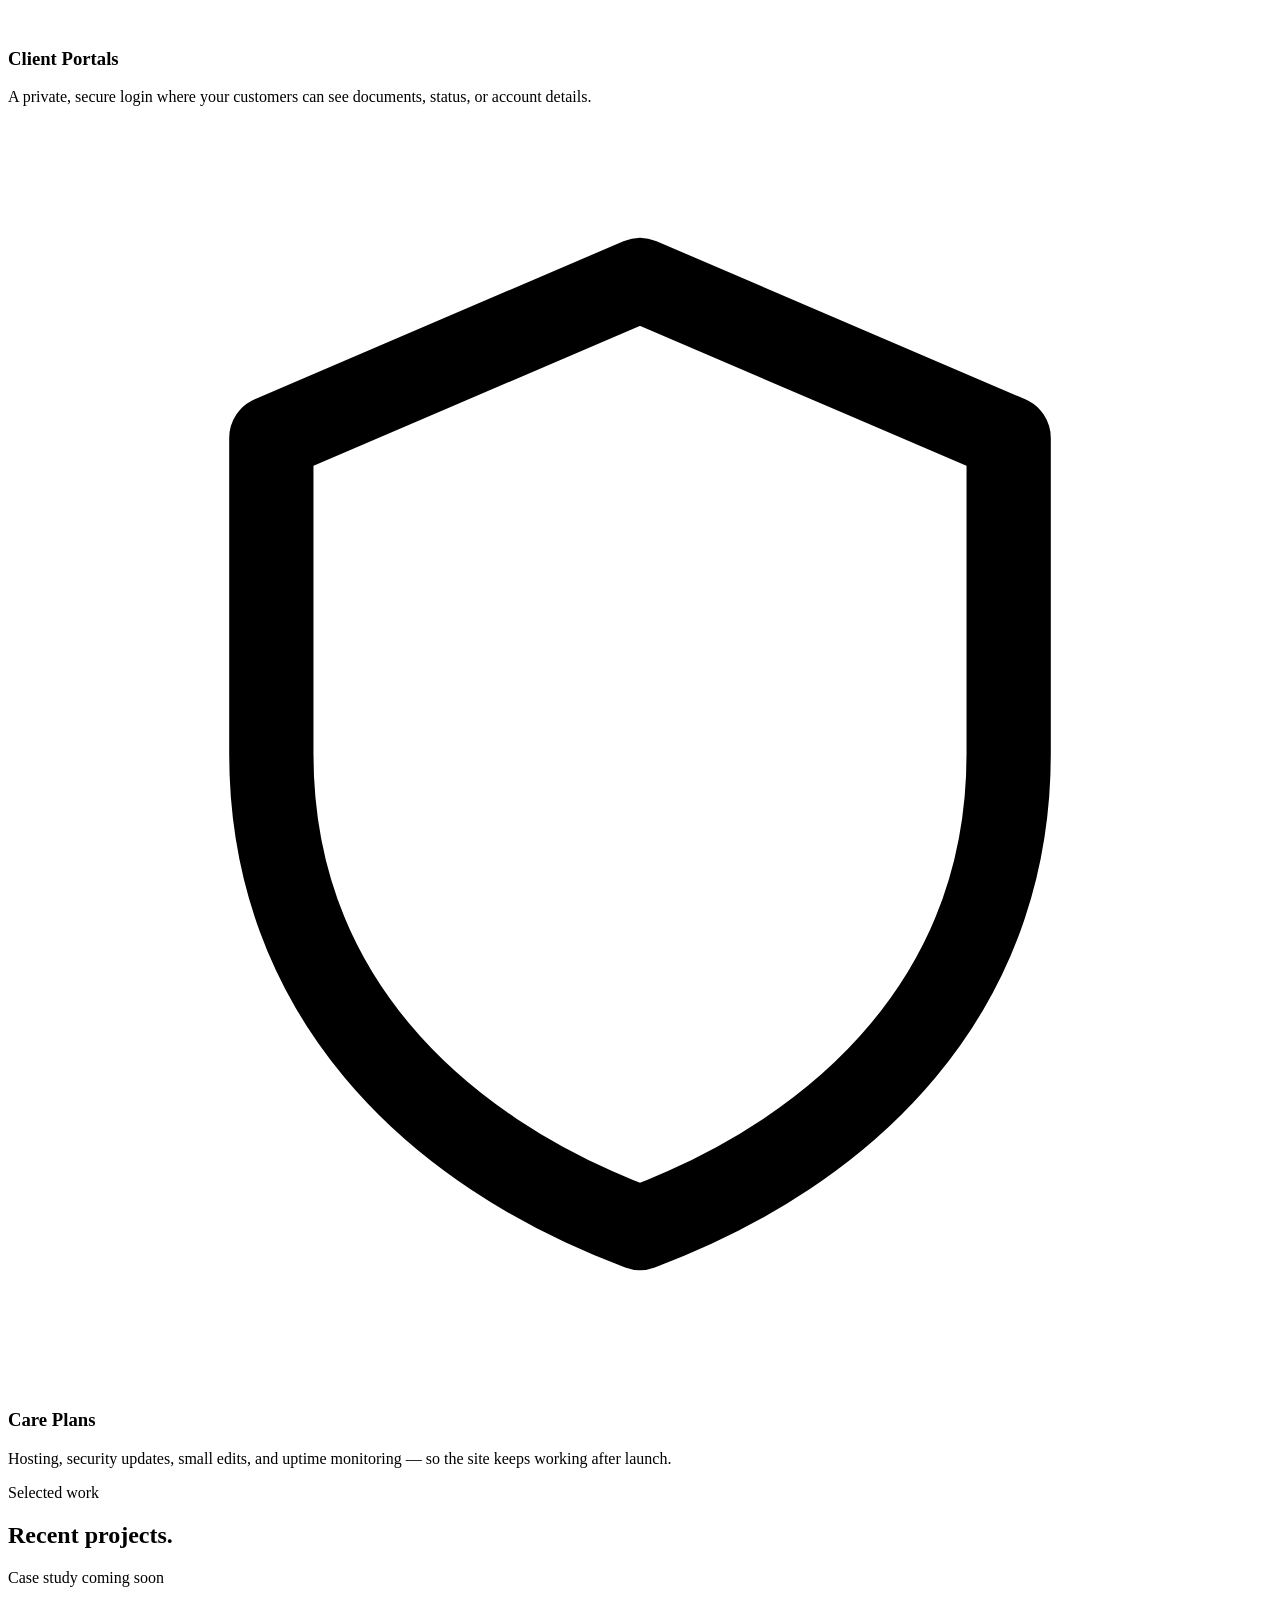
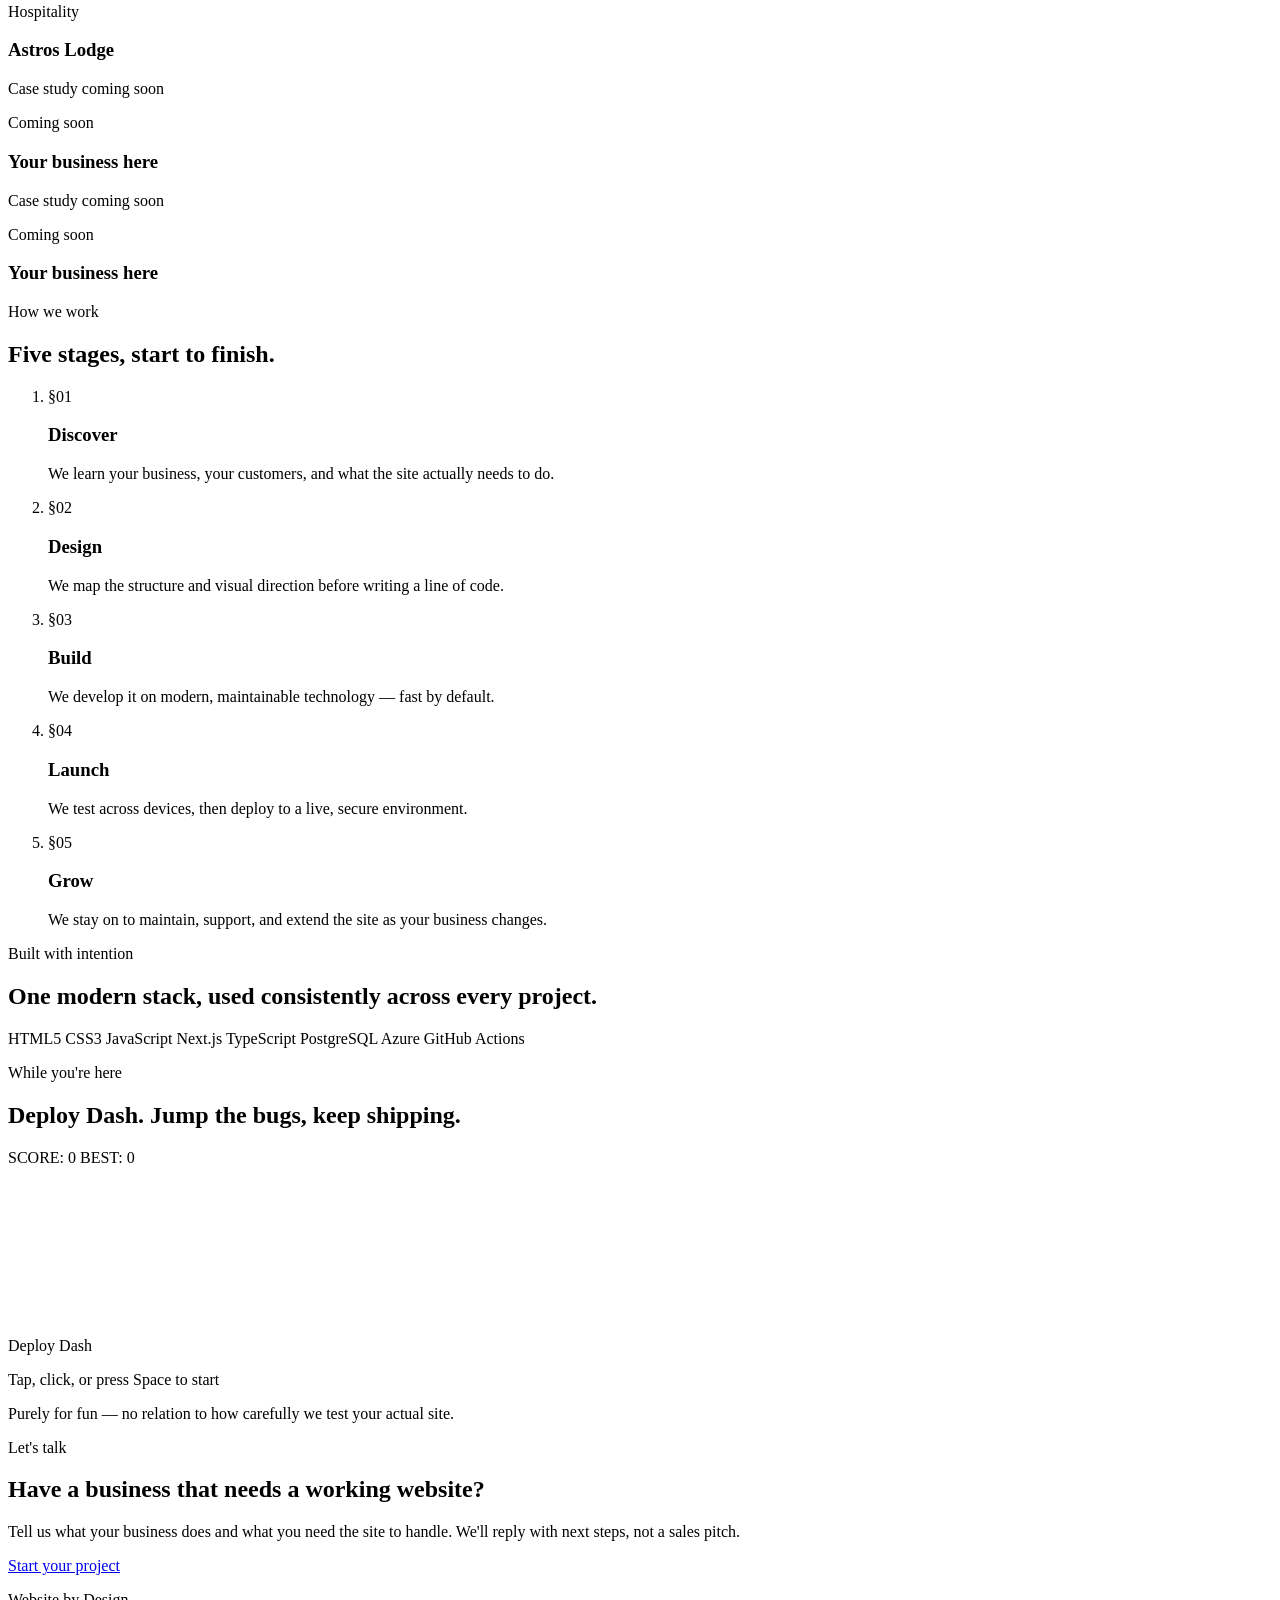
==== commit 22421e43: "latest ull from GitHub" ====
--- a/index.html
+++ b/index.html
@@ -29,7 +29,7 @@
 <link rel="preconnect" href="https://fonts.gstatic.com" crossorigin>
 <link href="https://fonts.googleapis.com/css2?family=Space+Grotesk:wght@500;600;700&family=Inter:wght@400;500;600&family=IBM+Plex+Mono:wght@400;500&display=swap" rel="stylesheet">
 
-<link rel="stylesheet" href="main.css">
+<link rel="stylesheet" href="css/main.css">
 </head>
 
 <body>
@@ -46,6 +46,7 @@
         <a href="#services" class="nav__link">Services</a>
         <a href="#work" class="nav__link">Our Work</a>
         <a href="#process" class="nav__link">Process</a>
+        <a href="#play" class="nav__link">Play</a>
         <a href="#contact" class="nav__link">Contact</a>
         <a href="#contact" class="btn btn--dark">Start a project</a>
       </nav>
@@ -65,6 +66,7 @@
         <a href="#services" class="nav__link">Services</a>
         <a href="#work" class="nav__link">Our Work</a>
         <a href="#process" class="nav__link">Process</a>
+        <a href="#play" class="nav__link">Play</a>
         <a href="#contact" class="btn btn--dark text-center">Start a project</a>
       </div>
     </div>
@@ -118,22 +120,26 @@
         </div>
 
         <div class="value-grid">
-          <div class="value-card">
+          <div class="value-card reveal">
+            <svg class="value-card__icon" viewBox="0 0 24 24" fill="none" stroke="currentColor" stroke-width="1.6"><path d="M13 2 4 14h6l-1 8 9-12h-6l1-8Z" stroke-linejoin="round"/></svg>
             <p class="value-card__index">01</p>
             <h3 class="value-card__title">Live in weeks</h3>
             <p class="value-card__body">Most business sites launch in 2–4 weeks, not months of back-and-forth.</p>
           </div>
-          <div class="value-card">
+          <div class="value-card reveal">
+            <svg class="value-card__icon" viewBox="0 0 24 24" fill="none" stroke="currentColor" stroke-width="1.6"><path d="M12 12c2.5 0 4.5-2 4.5-4.5S14.5 3 12 3 7.5 5 7.5 7.5 9.5 12 12 12Zm0 0c-4 0-7 2-7 5v2h14v-2c0-3-3-5-7-5Z" stroke-linejoin="round"/></svg>
             <p class="value-card__index">02</p>
             <h3 class="value-card__title">One point of contact</h3>
             <p class="value-card__body">You deal directly with the person who builds and maintains your site.</p>
           </div>
-          <div class="value-card">
+          <div class="value-card reveal">
+            <svg class="value-card__icon" viewBox="0 0 24 24" fill="none" stroke="currentColor" stroke-width="1.6"><path d="M4 12 12 4l8 8-8 8-8-8Z" stroke-linejoin="round"/><circle cx="12" cy="12" r="1.5" fill="currentColor" stroke="none"/></svg>
             <p class="value-card__index">03</p>
             <h3 class="value-card__title">Priced for SMBs</h3>
             <p class="value-card__body">Scoped for small and growing businesses, not enterprise budgets.</p>
           </div>
-          <div class="value-card">
+          <div class="value-card reveal">
+            <svg class="value-card__icon" viewBox="0 0 24 24" fill="none" stroke="currentColor" stroke-width="1.6"><path d="M4 20V10m6 10V4m6 16v-7" stroke-linecap="round"/></svg>
             <p class="value-card__index">04</p>
             <h3 class="value-card__title">Room to grow</h3>
             <p class="value-card__body">Start with a site, add bookings, payments, or a portal when you're ready.</p>
@@ -152,27 +158,33 @@
         </div>
 
         <div class="card-grid card-grid--3">
-          <article class="service-card">
+          <article class="service-card reveal">
+            <svg class="service-card__icon" viewBox="0 0 24 24" fill="none" stroke="currentColor" stroke-width="1.6"><rect x="3" y="5" width="18" height="14" rx="2"/><path d="M3 9h18" stroke-linecap="round"/></svg>
             <h3 class="service-card__title">Business Websites</h3>
             <p class="service-card__body">A site that explains what you do and makes it easy to get in touch — built to be edited without calling us every time.</p>
           </article>
-          <article class="service-card">
+          <article class="service-card reveal">
+            <svg class="service-card__icon" viewBox="0 0 24 24" fill="none" stroke="currentColor" stroke-width="1.6"><rect x="4" y="3" width="16" height="18" rx="2"/><path d="M8 8h8M8 12h8M8 16h4" stroke-linecap="round"/></svg>
             <h3 class="service-card__title">Landing Pages</h3>
             <p class="service-card__body">One page, one goal — for a campaign, a launch, or a service you want to promote on its own.</p>
           </article>
-          <article class="service-card">
+          <article class="service-card reveal">
+            <svg class="service-card__icon" viewBox="0 0 24 24" fill="none" stroke="currentColor" stroke-width="1.6"><circle cx="9" cy="20" r="1.4" fill="currentColor" stroke="none"/><circle cx="17" cy="20" r="1.4" fill="currentColor" stroke="none"/><path d="M3 4h2l2 11h11l2-8H6.2" stroke-linecap="round" stroke-linejoin="round"/></svg>
             <h3 class="service-card__title">Online Stores</h3>
             <p class="service-card__body">Sell online with a store that handles stock, payments, and orders without needing a developer to run it.</p>
           </article>
-          <article class="service-card">
+          <article class="service-card reveal">
+            <svg class="service-card__icon" viewBox="0 0 24 24" fill="none" stroke="currentColor" stroke-width="1.6"><rect x="3" y="5" width="18" height="16" rx="2"/><path d="M3 10h18M8 3v4M16 3v4" stroke-linecap="round"/></svg>
             <h3 class="service-card__title">Booking Systems</h3>
             <p class="service-card__body">Let customers book appointments or services themselves, with a calendar you control from the back end.</p>
           </article>
-          <article class="service-card">
+          <article class="service-card reveal">
+            <svg class="service-card__icon" viewBox="0 0 24 24" fill="none" stroke="currentColor" stroke-width="1.6"><rect x="5" y="10" width="14" height="10" rx="2"/><path d="M8 10V7a4 4 0 0 1 8 0v3" stroke-linecap="round"/></svg>
             <h3 class="service-card__title">Client Portals</h3>
             <p class="service-card__body">A private, secure login where your customers can see documents, status, or account details.</p>
           </article>
-          <article class="service-card">
+          <article class="service-card reveal">
+            <svg class="service-card__icon" viewBox="0 0 24 24" fill="none" stroke="currentColor" stroke-width="1.6"><path d="M12 3 5 6v6c0 4.5 3 7.5 7 9 4-1.5 7-4.5 7-9V6l-7-3Z" stroke-linejoin="round"/></svg>
             <h3 class="service-card__title">Care Plans</h3>
             <p class="service-card__body">Hosting, security updates, small edits, and uptime monitoring — so the site keeps working after launch.</p>
           </article>
@@ -191,7 +203,7 @@
 
         <!-- placeholder project cards — swap for real case studies as they land -->
         <div class="card-grid card-grid--3">
-          <div class="work-card">
+          <div class="work-card reveal">
             <div class="work-card__image">
               <span class="work-card__placeholder">Case study coming soon</span>
             </div>
@@ -200,7 +212,7 @@
               <h3 class="work-card__title">Astros Lodge</h3>
             </div>
           </div>
-          <div class="work-card">
+          <div class="work-card reveal">
             <div class="work-card__image">
               <span class="work-card__placeholder">Case study coming soon</span>
             </div>
@@ -209,7 +221,7 @@
               <h3 class="work-card__title">Your business here</h3>
             </div>
           </div>
-          <div class="work-card">
+          <div class="work-card reveal">
             <div class="work-card__image">
               <span class="work-card__placeholder">Case study coming soon</span>
             </div>
@@ -232,27 +244,27 @@
         </div>
 
         <ol class="process-list">
-          <li>
+          <li class="reveal">
             <p class="process-list__index">§01</p>
             <h3 class="process-list__title">Discover</h3>
             <p class="process-list__body">We learn your business, your customers, and what the site actually needs to do.</p>
           </li>
-          <li>
+          <li class="reveal">
             <p class="process-list__index">§02</p>
             <h3 class="process-list__title">Design</h3>
             <p class="process-list__body">We map the structure and visual direction before writing a line of code.</p>
           </li>
-          <li>
+          <li class="reveal">
             <p class="process-list__index">§03</p>
             <h3 class="process-list__title">Build</h3>
             <p class="process-list__body">We develop it on modern, maintainable technology — fast by default.</p>
           </li>
-          <li>
+          <li class="reveal">
             <p class="process-list__index">§04</p>
             <h3 class="process-list__title">Launch</h3>
             <p class="process-list__body">We test across devices, then deploy to a live, secure environment.</p>
           </li>
-          <li>
+          <li class="reveal">
             <p class="process-list__index">§05</p>
             <h3 class="process-list__title">Grow</h3>
             <p class="process-list__body">We stay on to maintain, support, and extend the site as your business changes.</p>
@@ -283,6 +295,35 @@
     </section>
 
 
+    <!-- ============ PLAY: DEPLOY DASH ============ -->
+    <section id="play" class="game-section">
+      <div class="container section--tight">
+        <p class="eyebrow eyebrow--on-dark">While you're here</p>
+        <h2 class="section-heading__title game-intro">
+          Deploy Dash. Jump the bugs, keep shipping.
+        </h2>
+
+        <div class="game-panel">
+          <div class="game-hud">
+            <span>SCORE: <span id="game-score" class="game-hud__score">0</span></span>
+            <span>BEST: <span id="game-best" class="game-hud__score">0</span></span>
+          </div>
+
+          <div class="game-canvas-wrap">
+            <canvas id="game-canvas" role="img" aria-label="Deploy Dash mini game: press space, tap, or click to jump over obstacles"></canvas>
+
+            <div id="game-overlay" class="game-overlay">
+              <p id="game-overlay-title" class="game-overlay__title">Deploy Dash</p>
+              <p id="game-overlay-hint" class="game-overlay__hint">Tap, click, or press Space to start</p>
+            </div>
+          </div>
+        </div>
+
+        <p class="game-footnote">Purely for fun — no relation to how carefully we test your actual site.</p>
+      </div>
+    </section>
+
+
     <!-- ============ FINAL CTA ============ -->
     <section id="contact" class="hero">
       <div class="hero__grid hero__grid--faint" aria-hidden="true"></div>
@@ -310,6 +351,7 @@
     </div>
   </footer>
 
-  <script src="main.js"></script>
+  <script src="js/main.js"></script>
+  <script src="js/game.js"></script>
 </body>
-</html>
+</html>
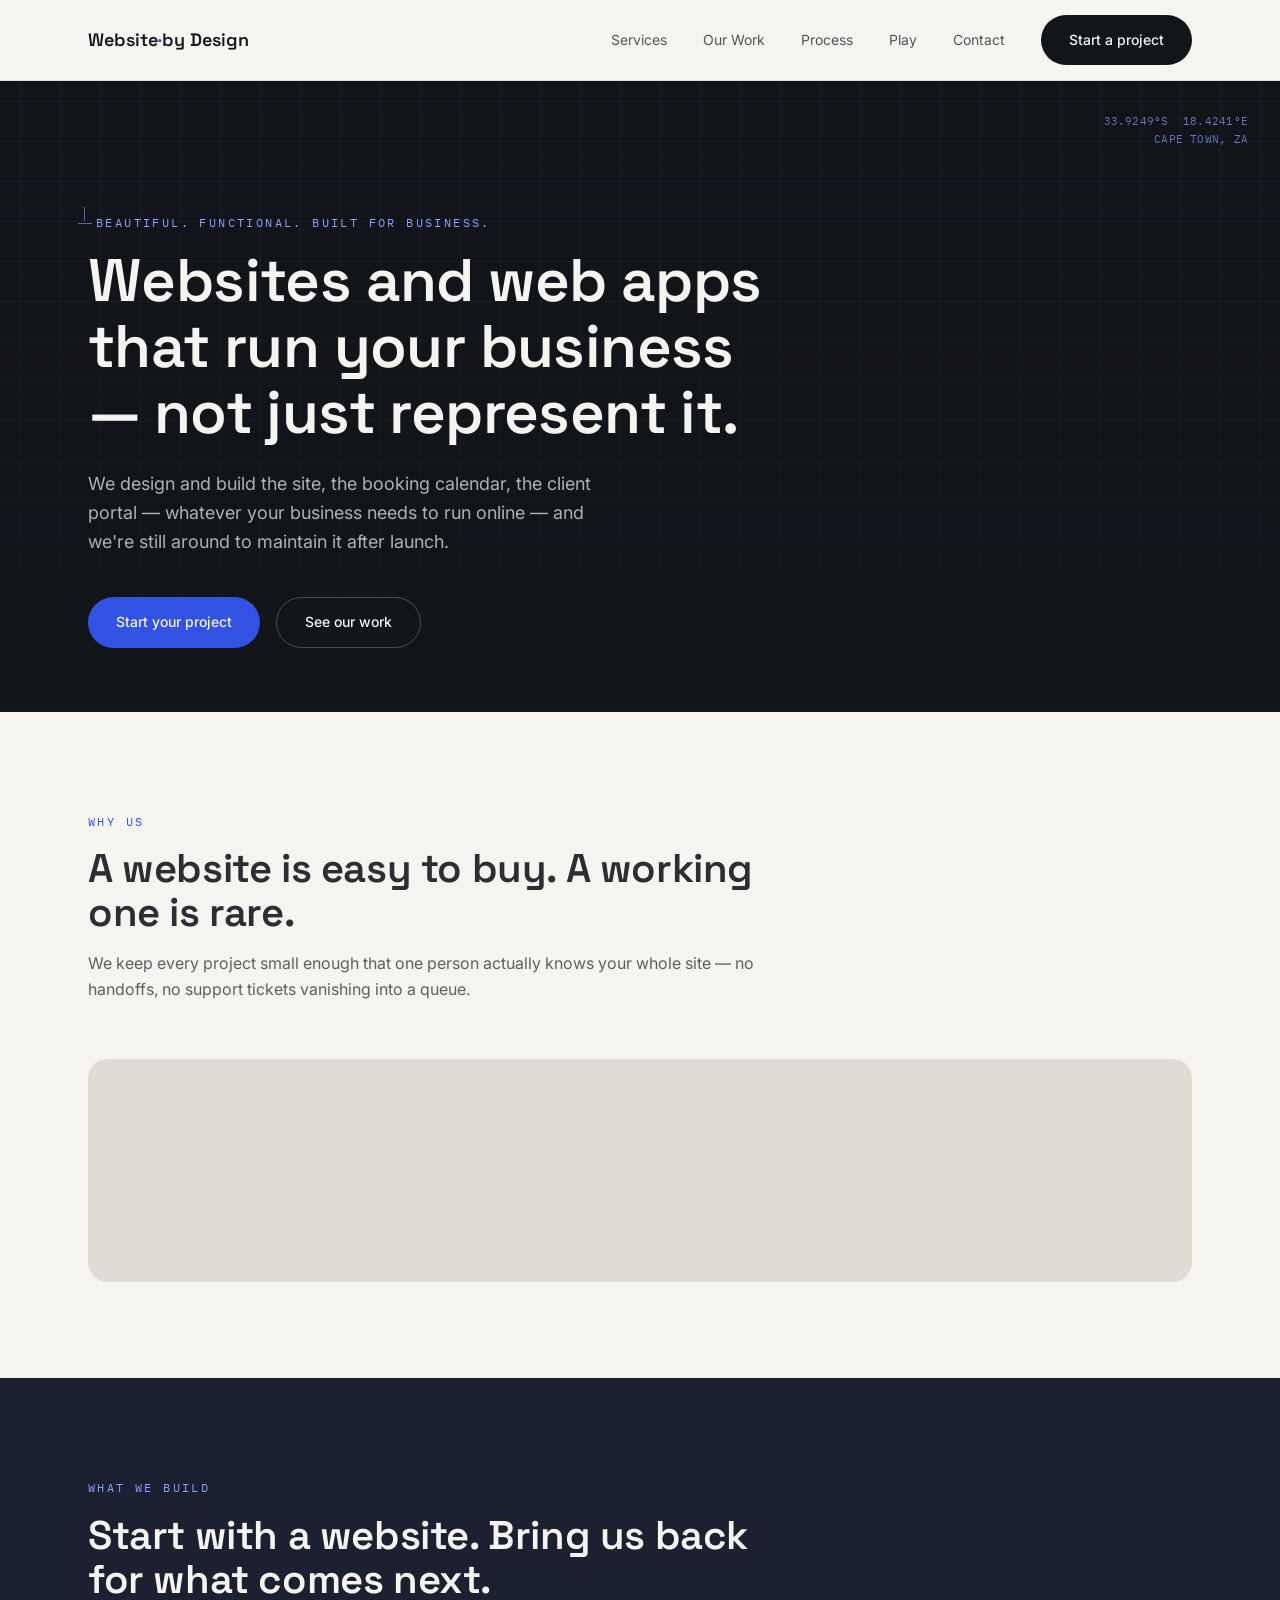
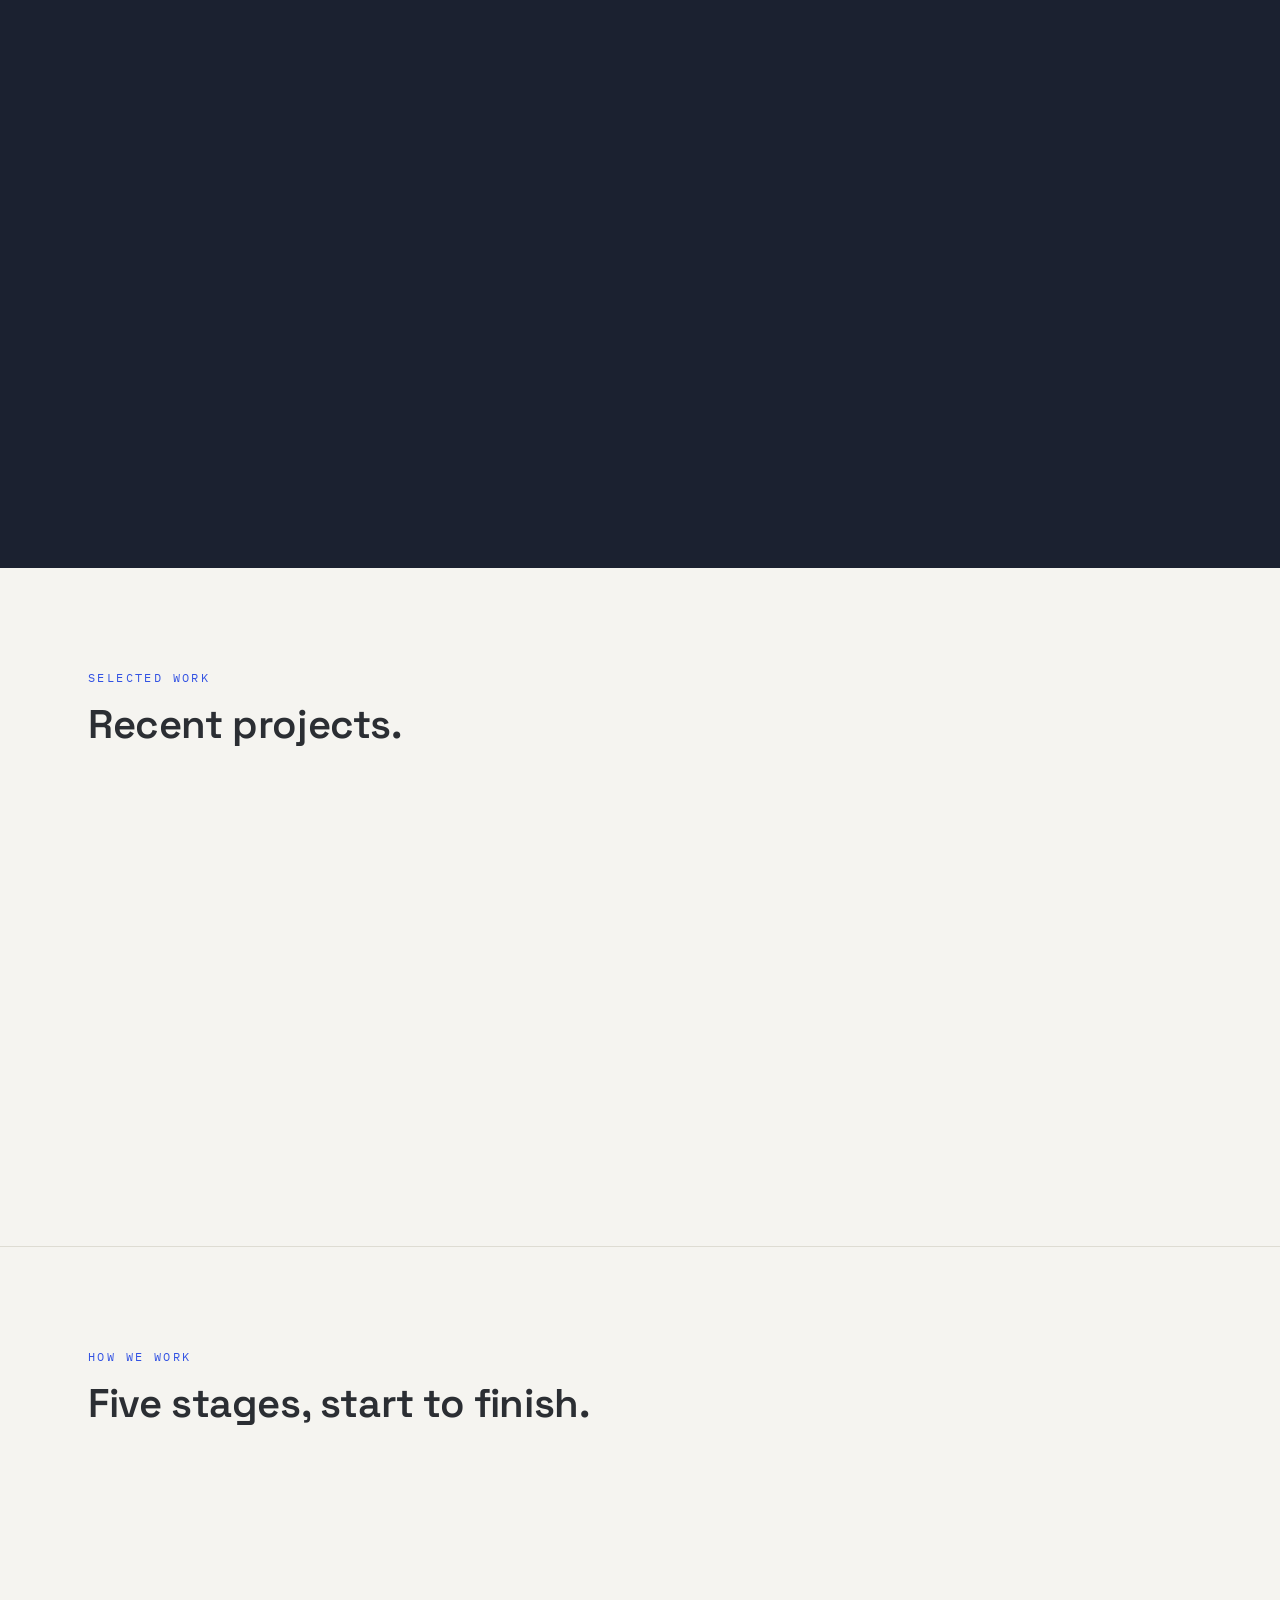
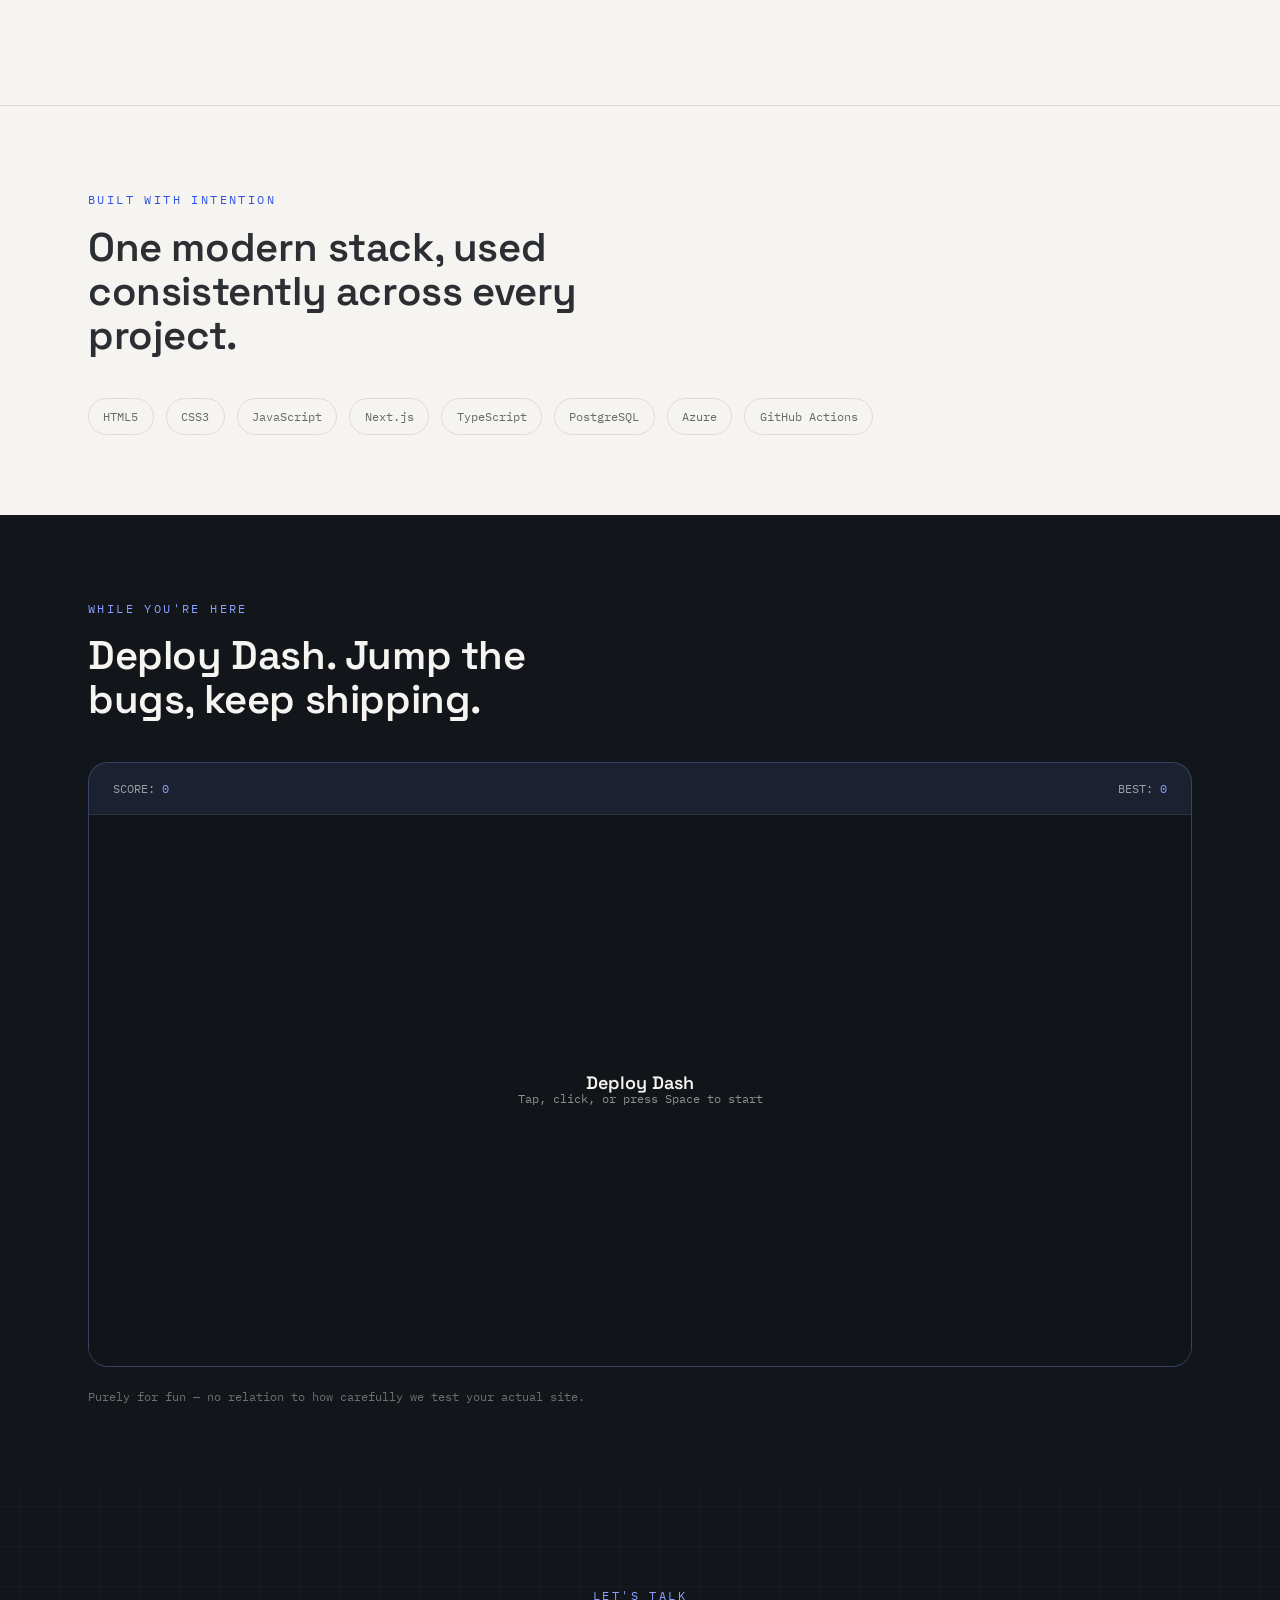
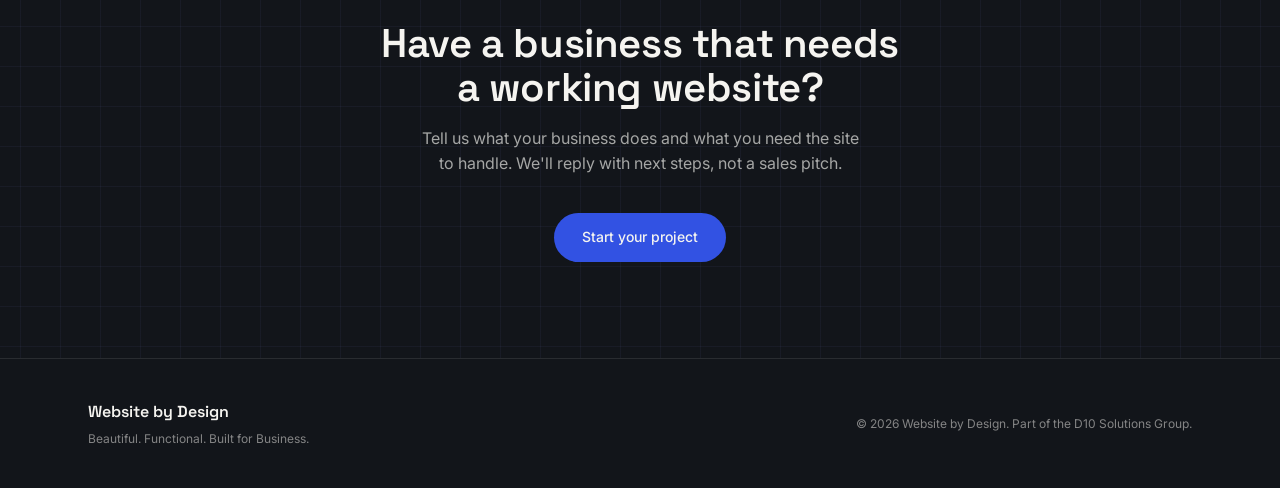
==== commit 41ed787a: "Refactor links to main.css and main.js Updated stylesheet and script links to remove 'css/' and 'js/" ====
--- a/index.html
+++ b/index.html
@@ -29,7 +29,7 @@
 <link rel="preconnect" href="https://fonts.gstatic.com" crossorigin>
 <link href="https://fonts.googleapis.com/css2?family=Space+Grotesk:wght@500;600;700&family=Inter:wght@400;500;600&family=IBM+Plex+Mono:wght@400;500&display=swap" rel="stylesheet">
 
-<link rel="stylesheet" href="css/main.css">
+<link rel="stylesheet" href="main.css">
 </head>
 
 <body>
@@ -351,7 +351,7 @@
     </div>
   </footer>
 
-  <script src="js/main.js"></script>
+  <script src="main.js"></script>
   <script src="js/game.js"></script>
 </body>
-</html>+</html>
--- a/main.css
+++ b/main.css
@@ -0,0 +1,10 @@
+/* ==========================================================================
+   MAIN STYLESHEET
+   Import order matters: tokens define variables, base sets element
+   defaults, components layer reusable classes on top. Link only this
+   file from HTML — never link the three files individually.
+   ========================================================================== */
+
+@import url("tokens.css");
+@import url("base.css");
+@import url("components.css");
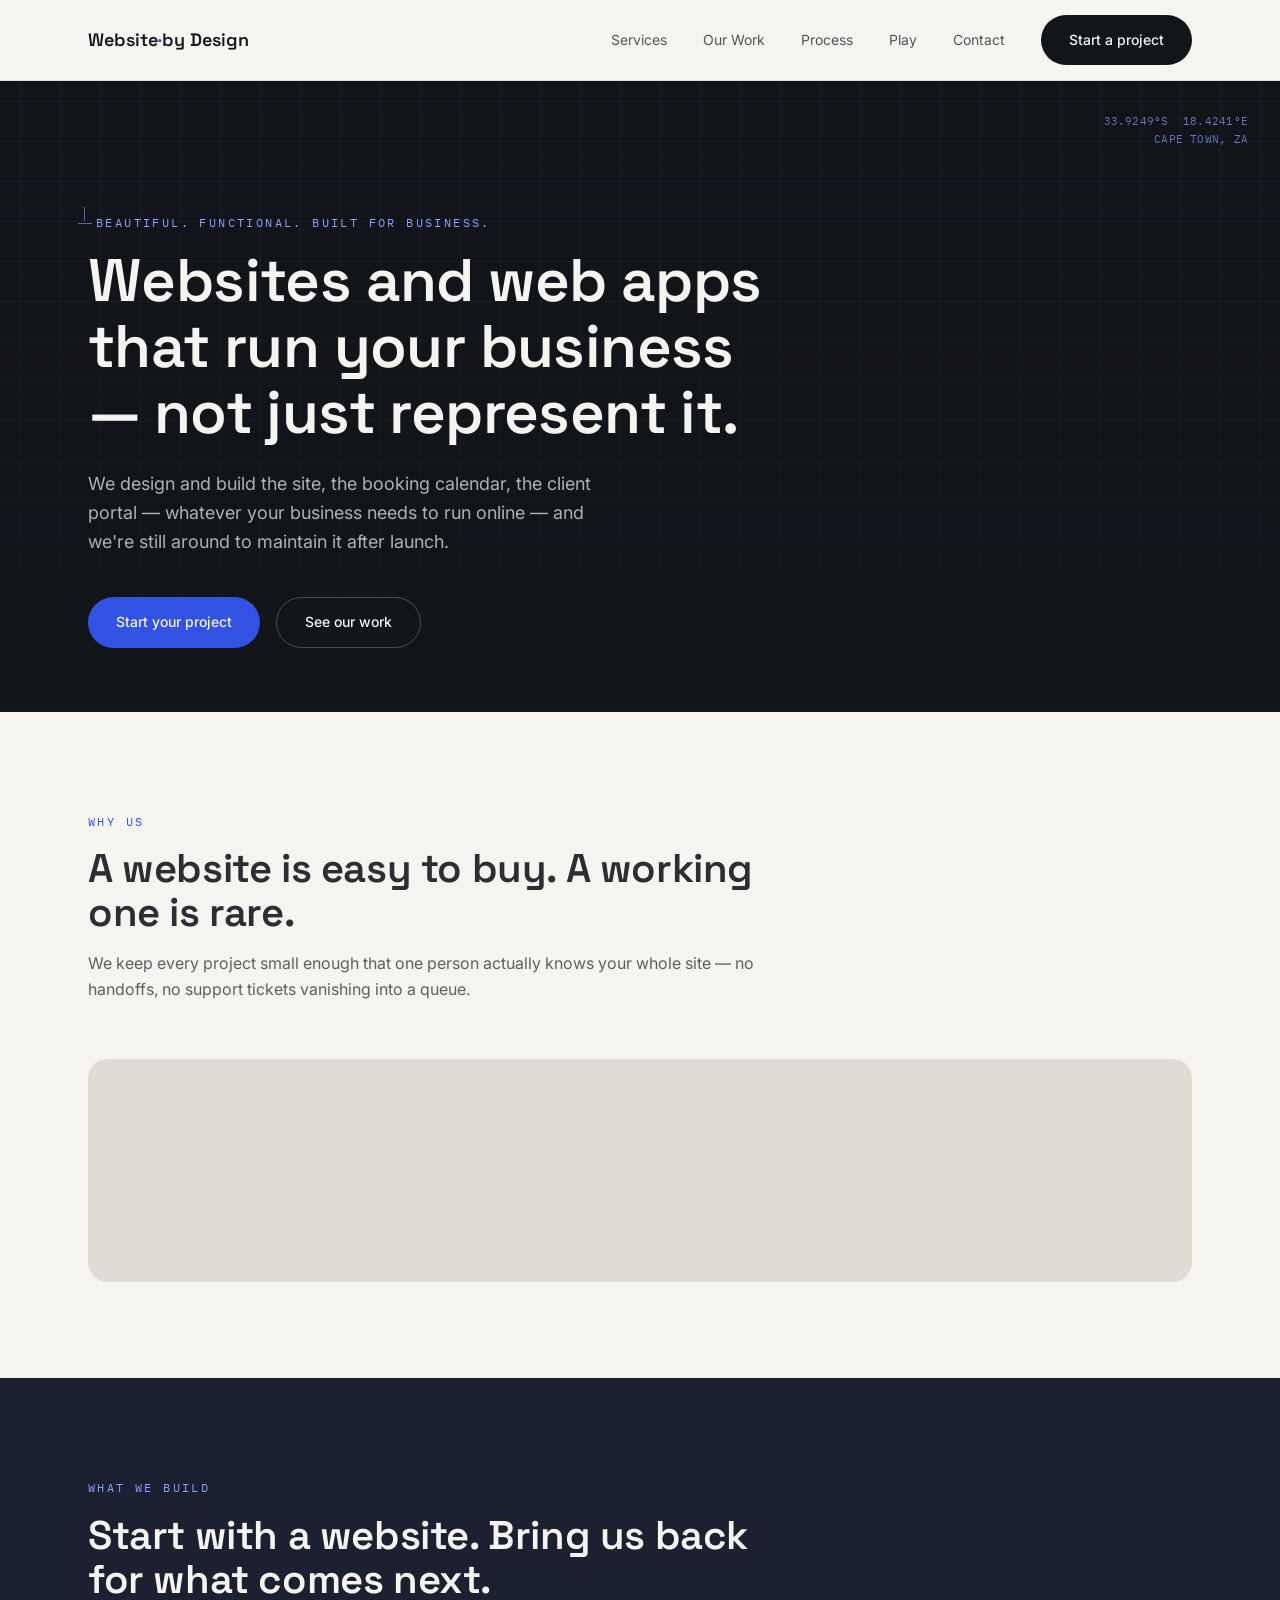
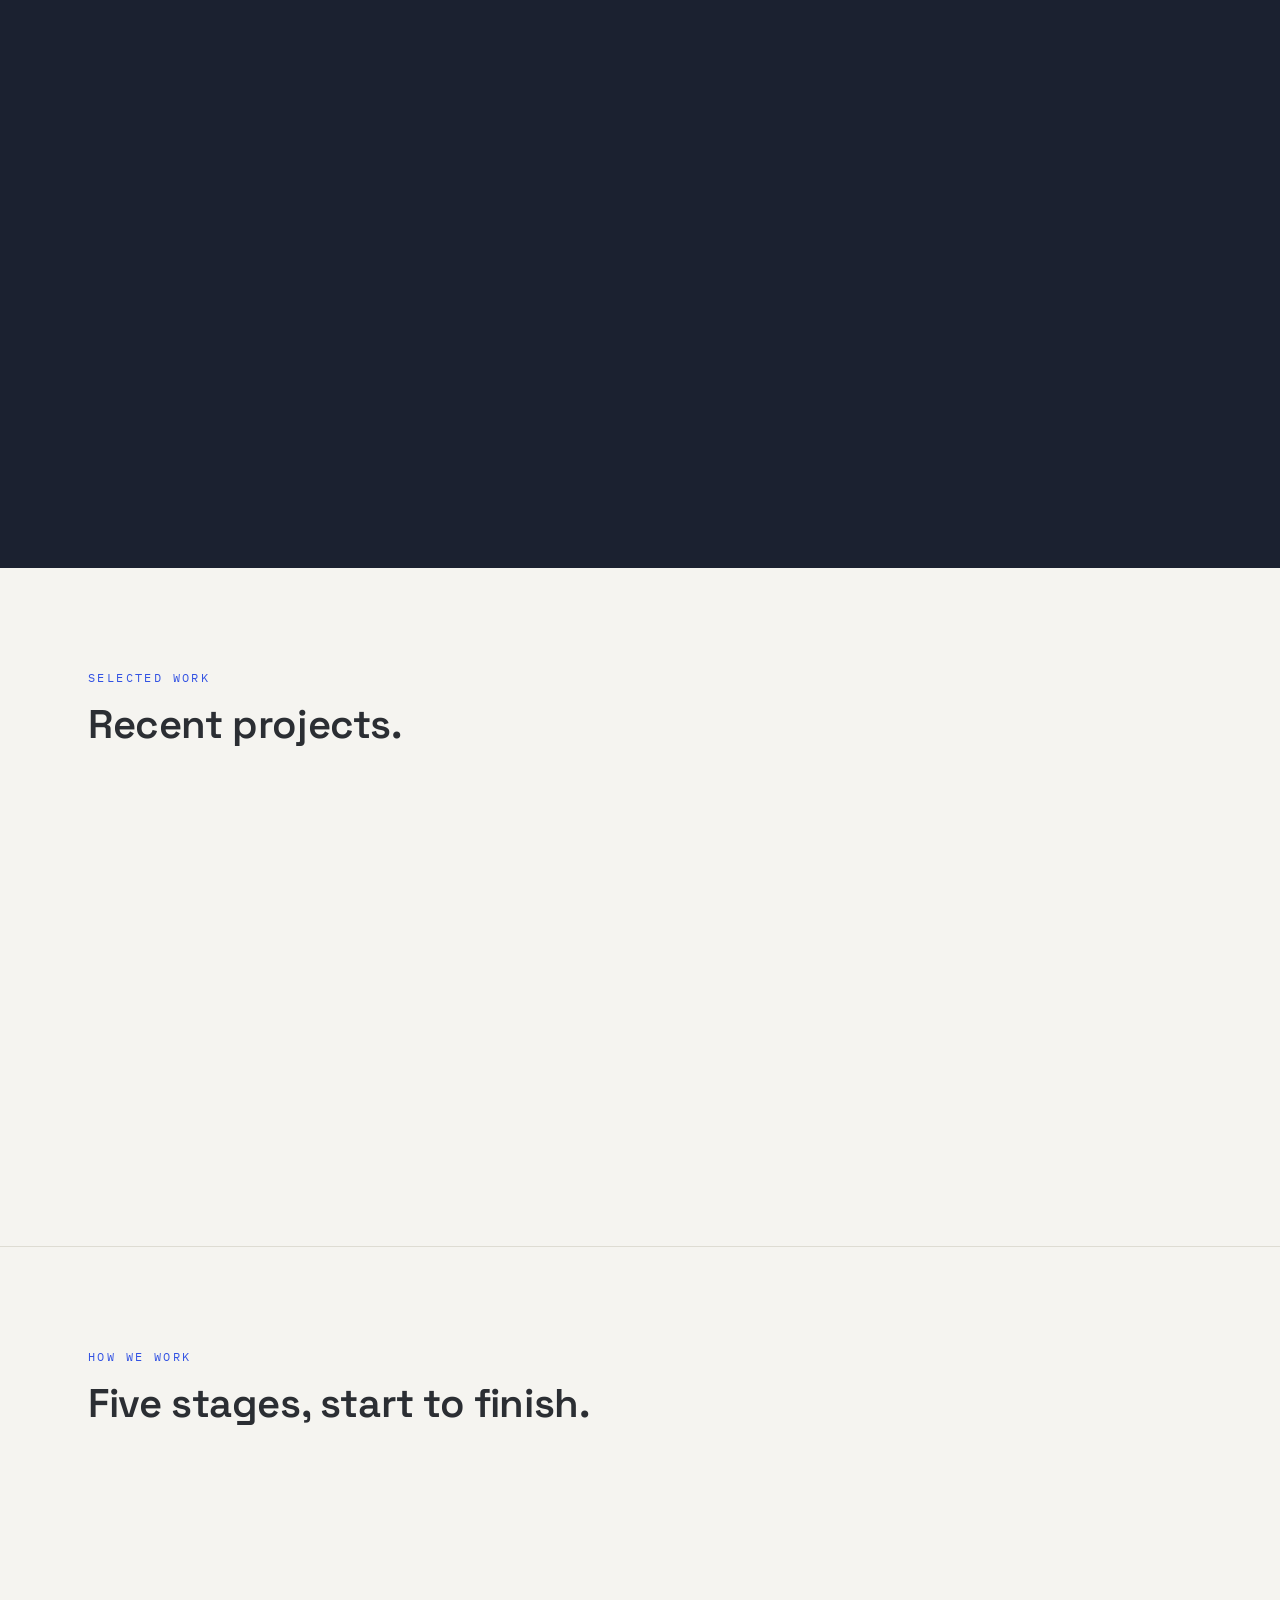
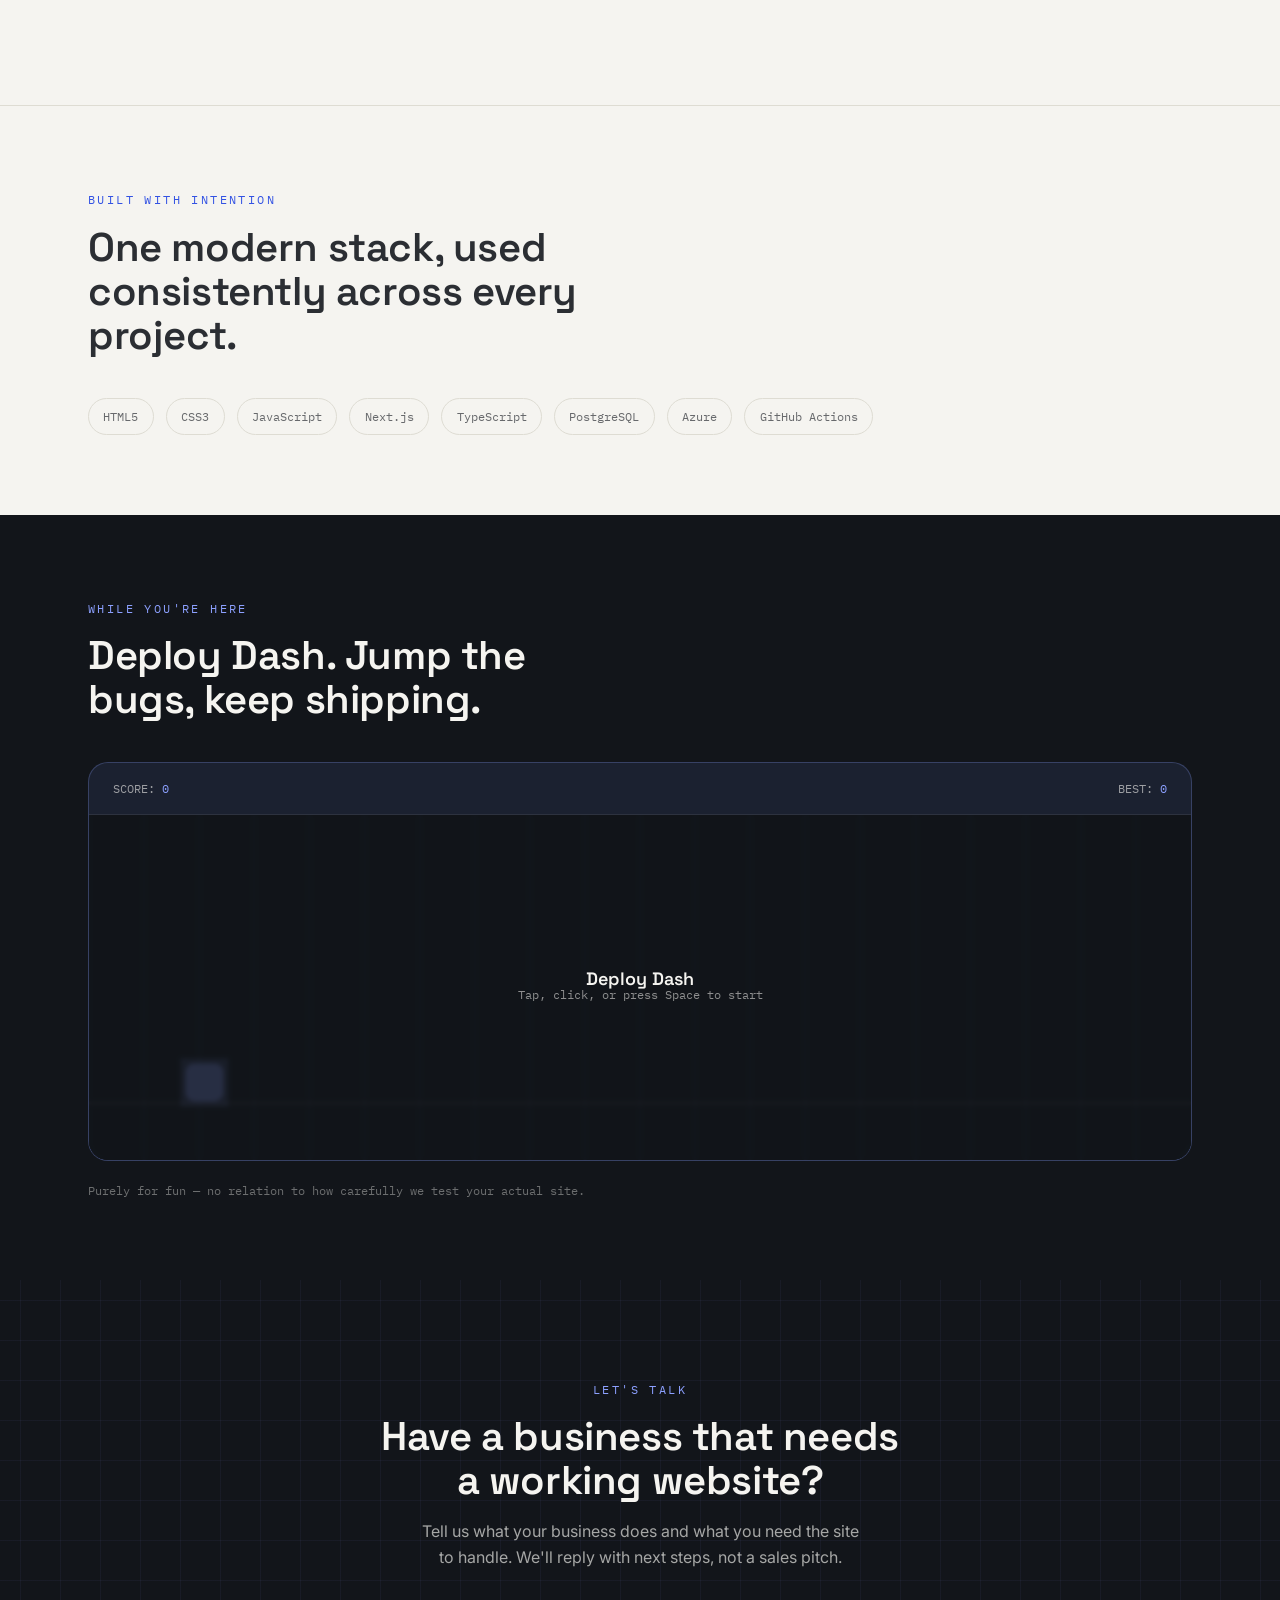
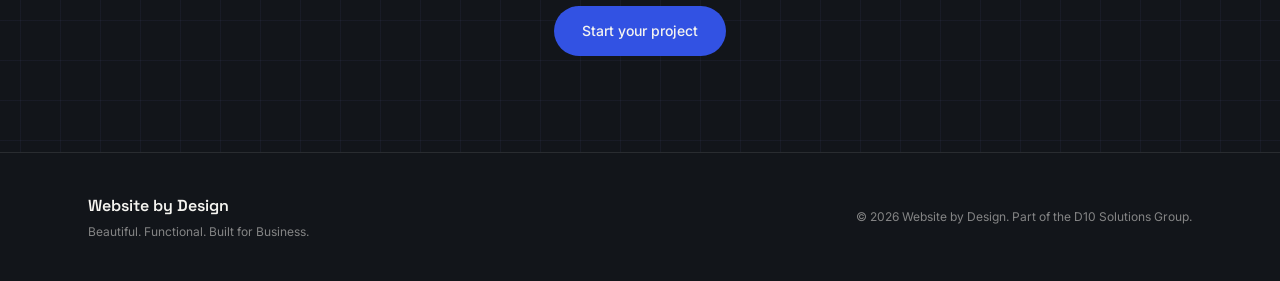
==== commit d3bdb59e: "Update index.html" ====
--- a/index.html
+++ b/index.html
@@ -352,6 +352,6 @@
   </footer>
 
   <script src="main.js"></script>
-  <script src="js/game.js"></script>
+  <script src="game.js"></script>
 </body>
 </html>
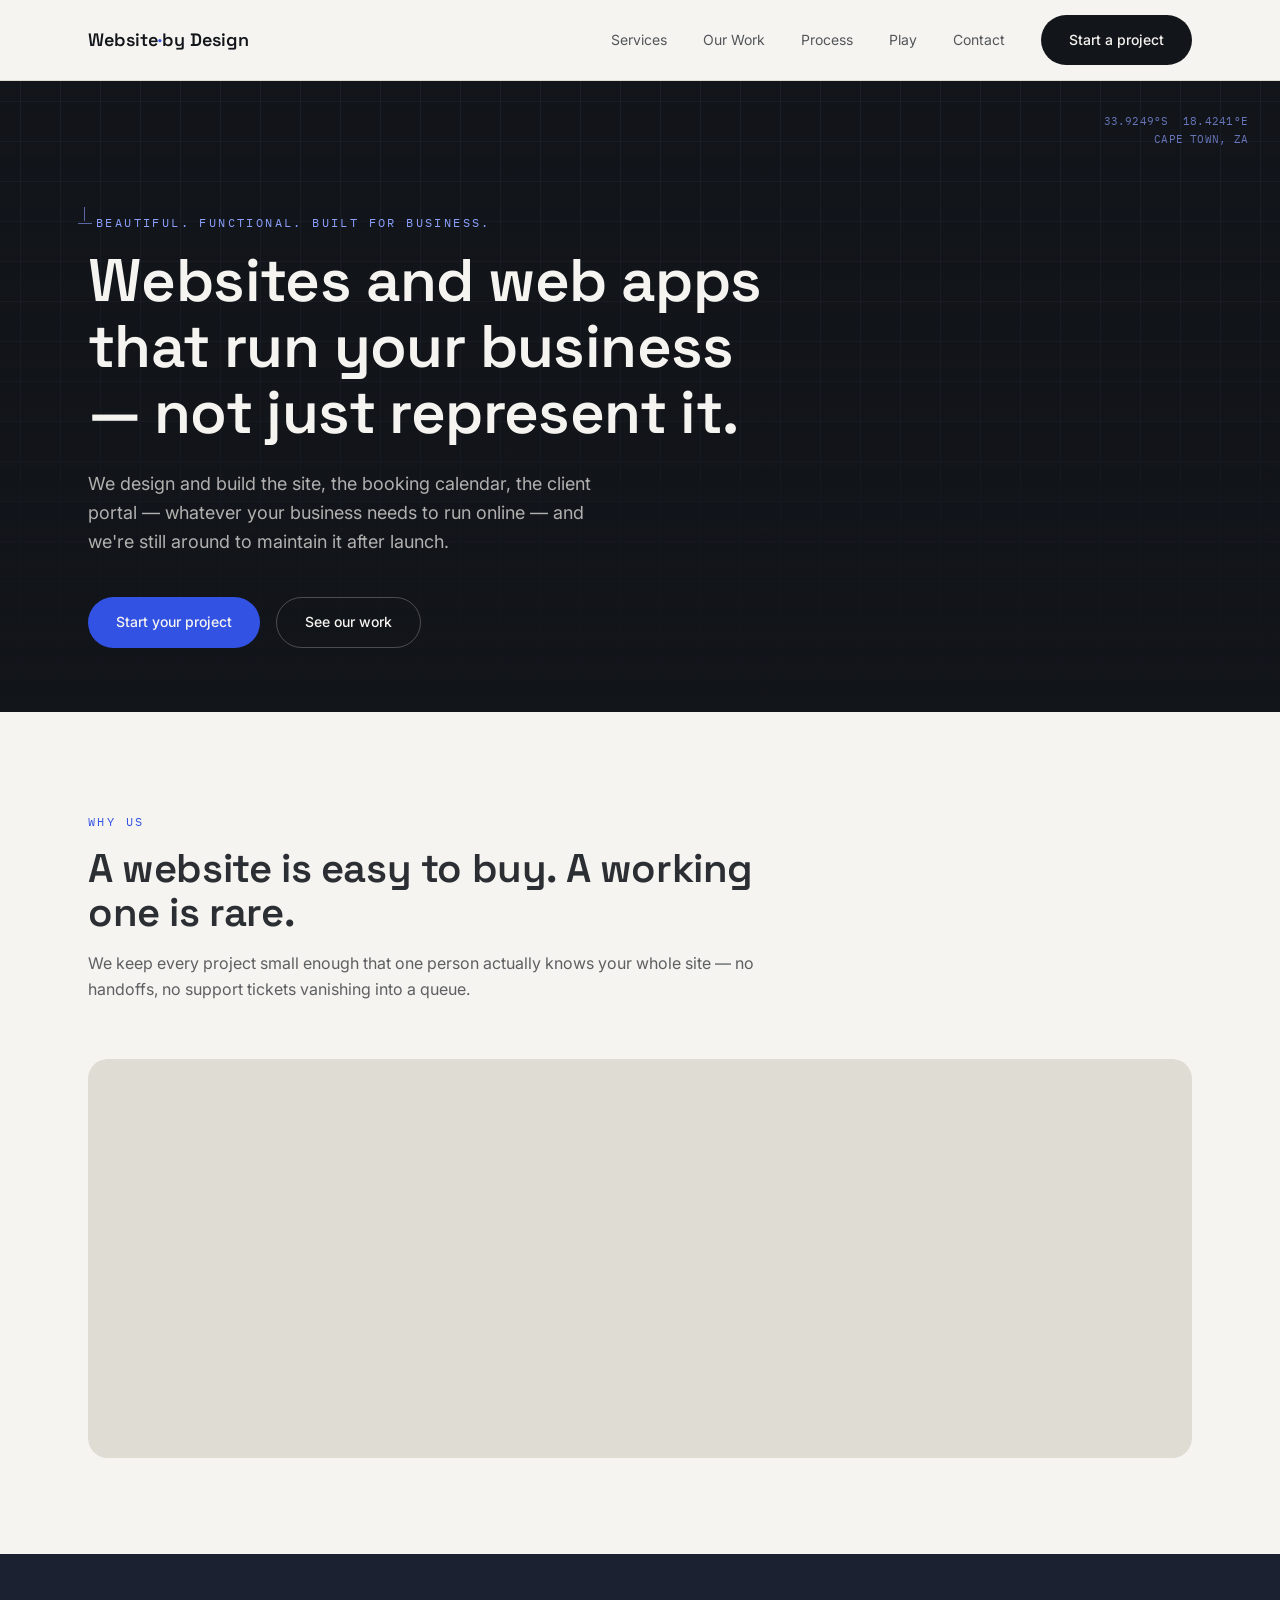
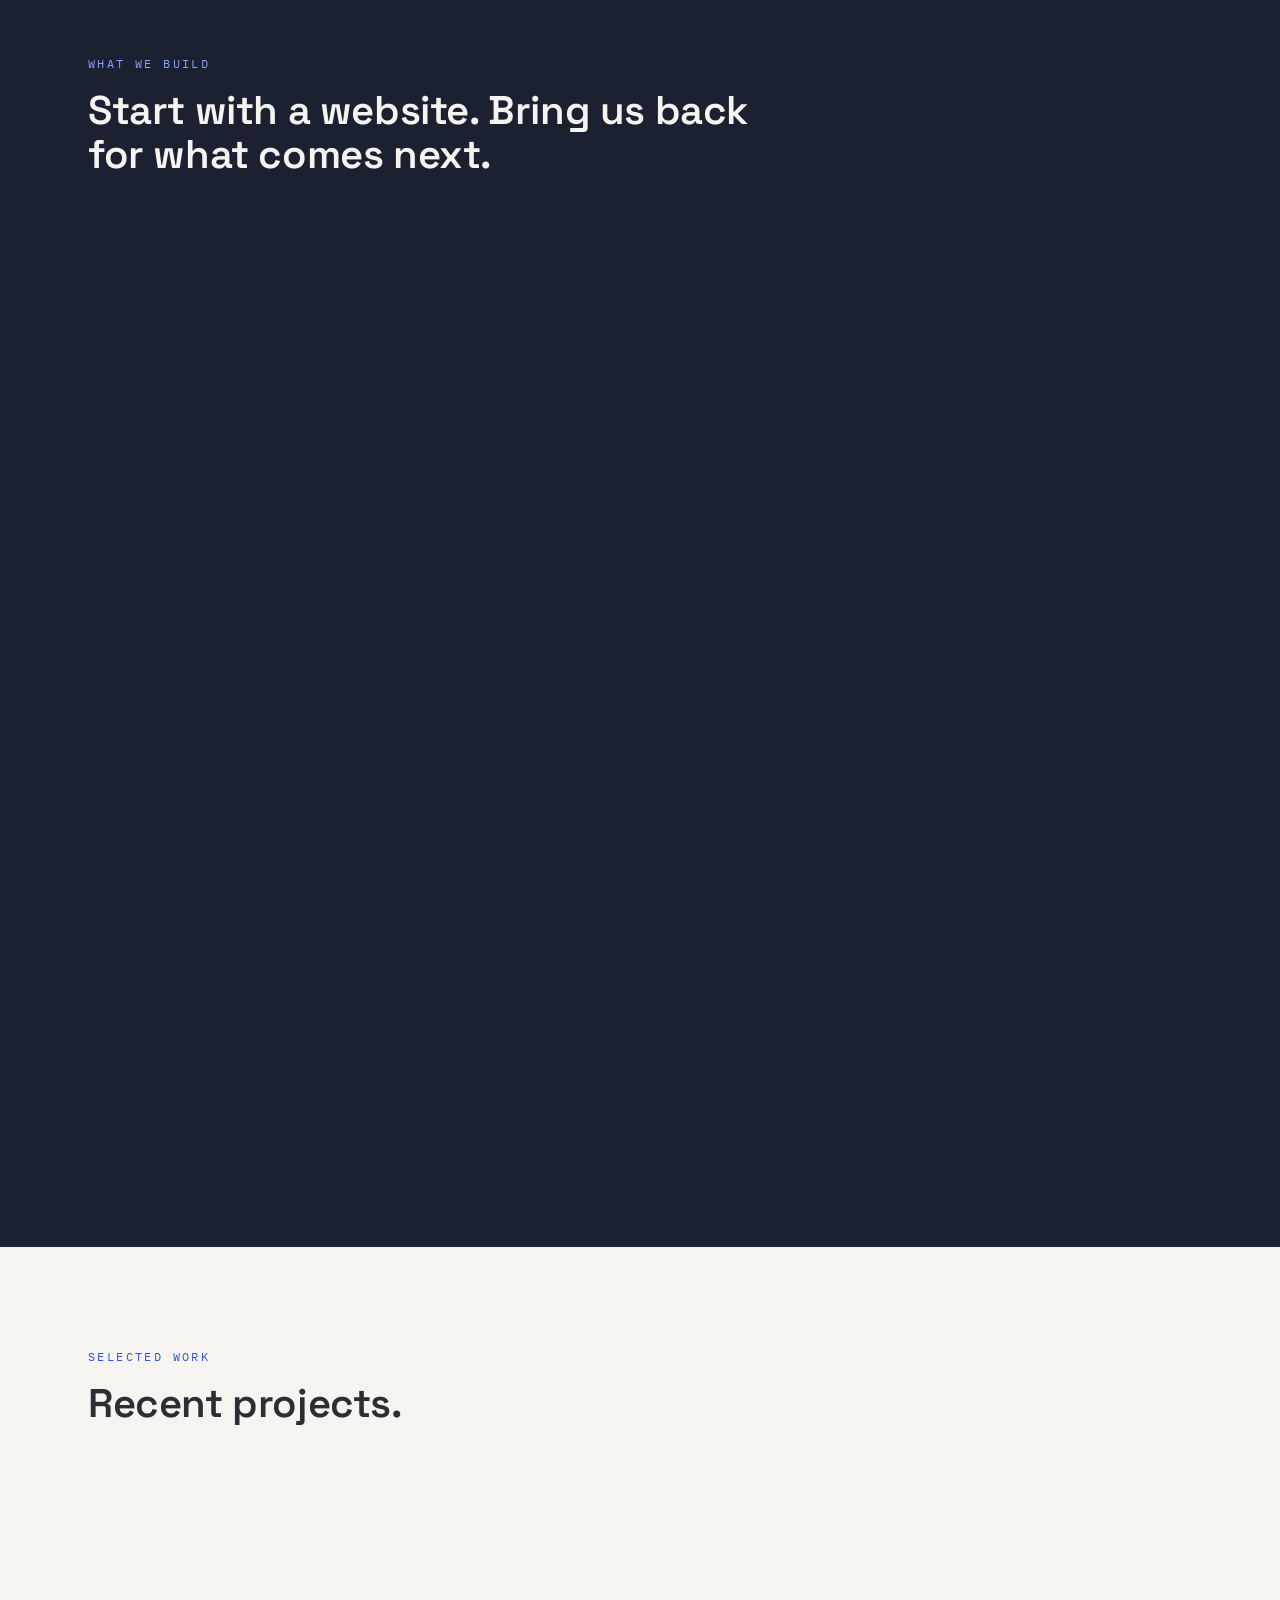
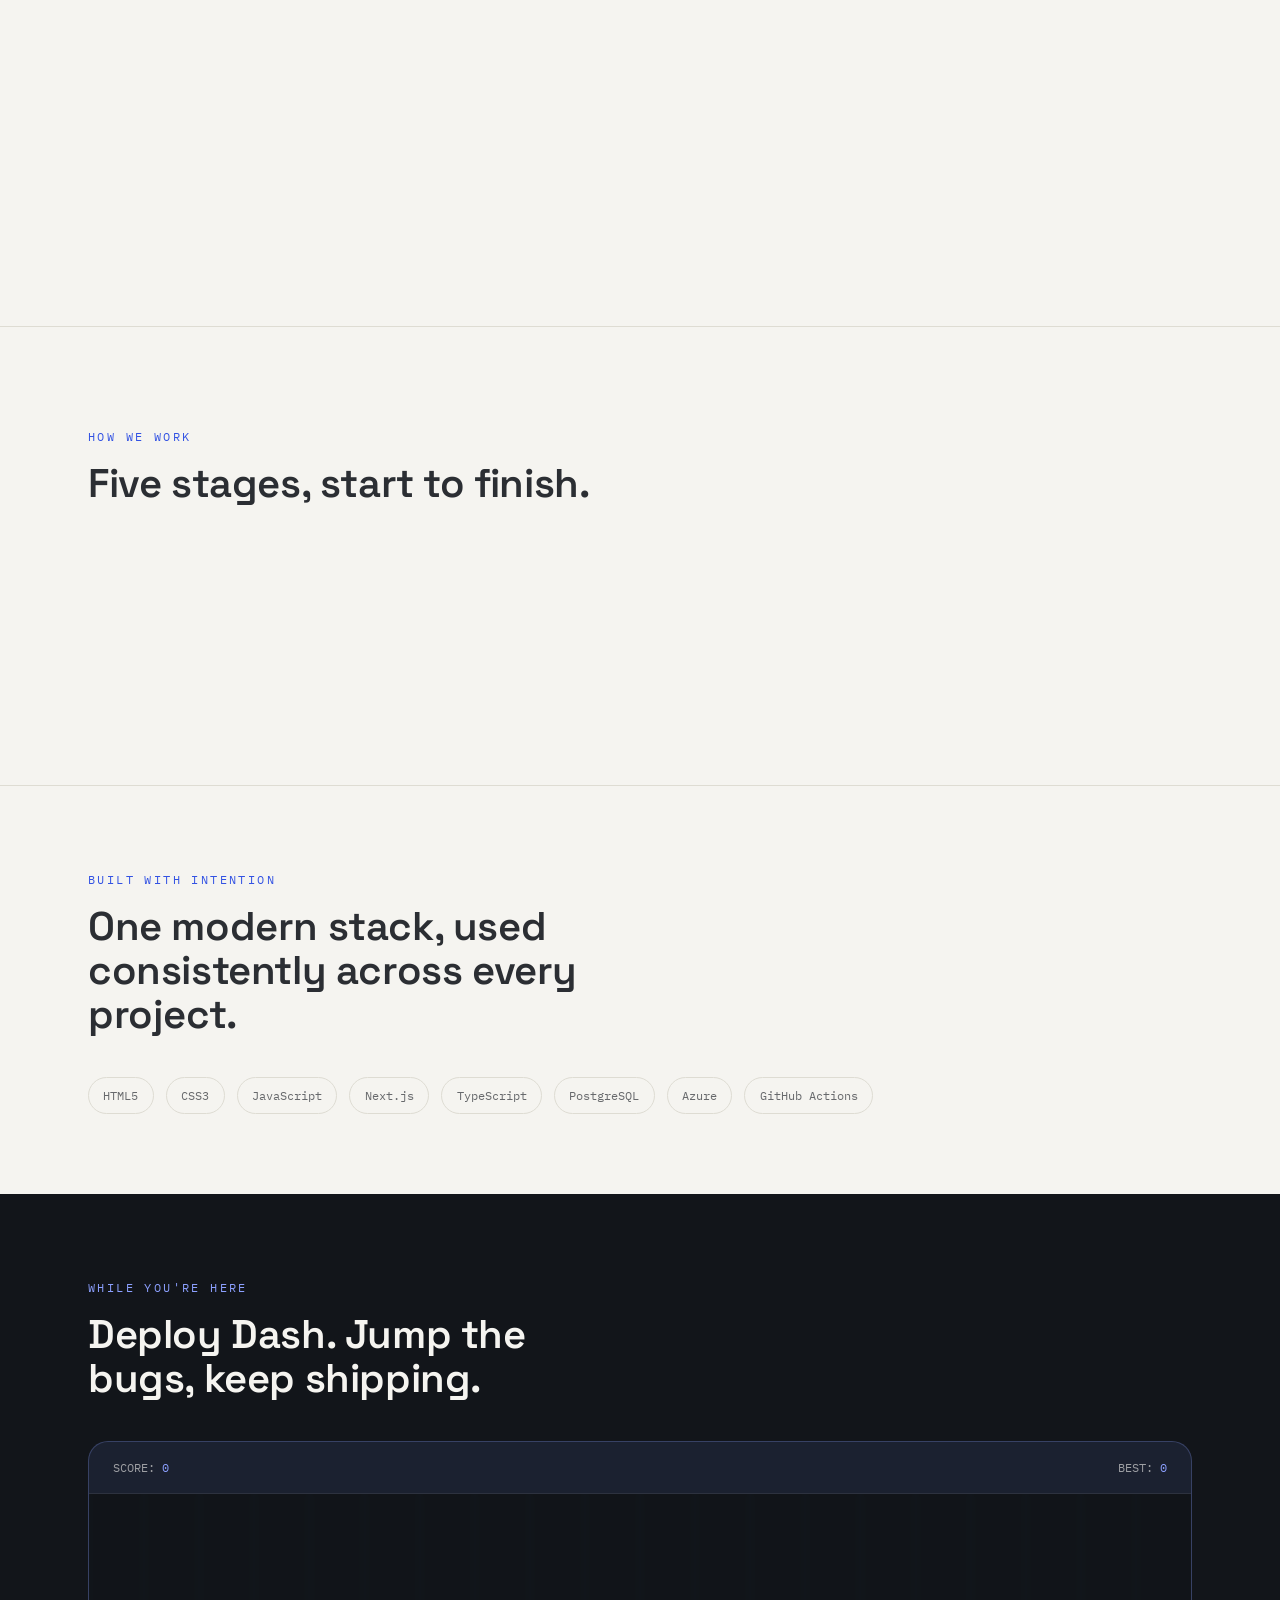
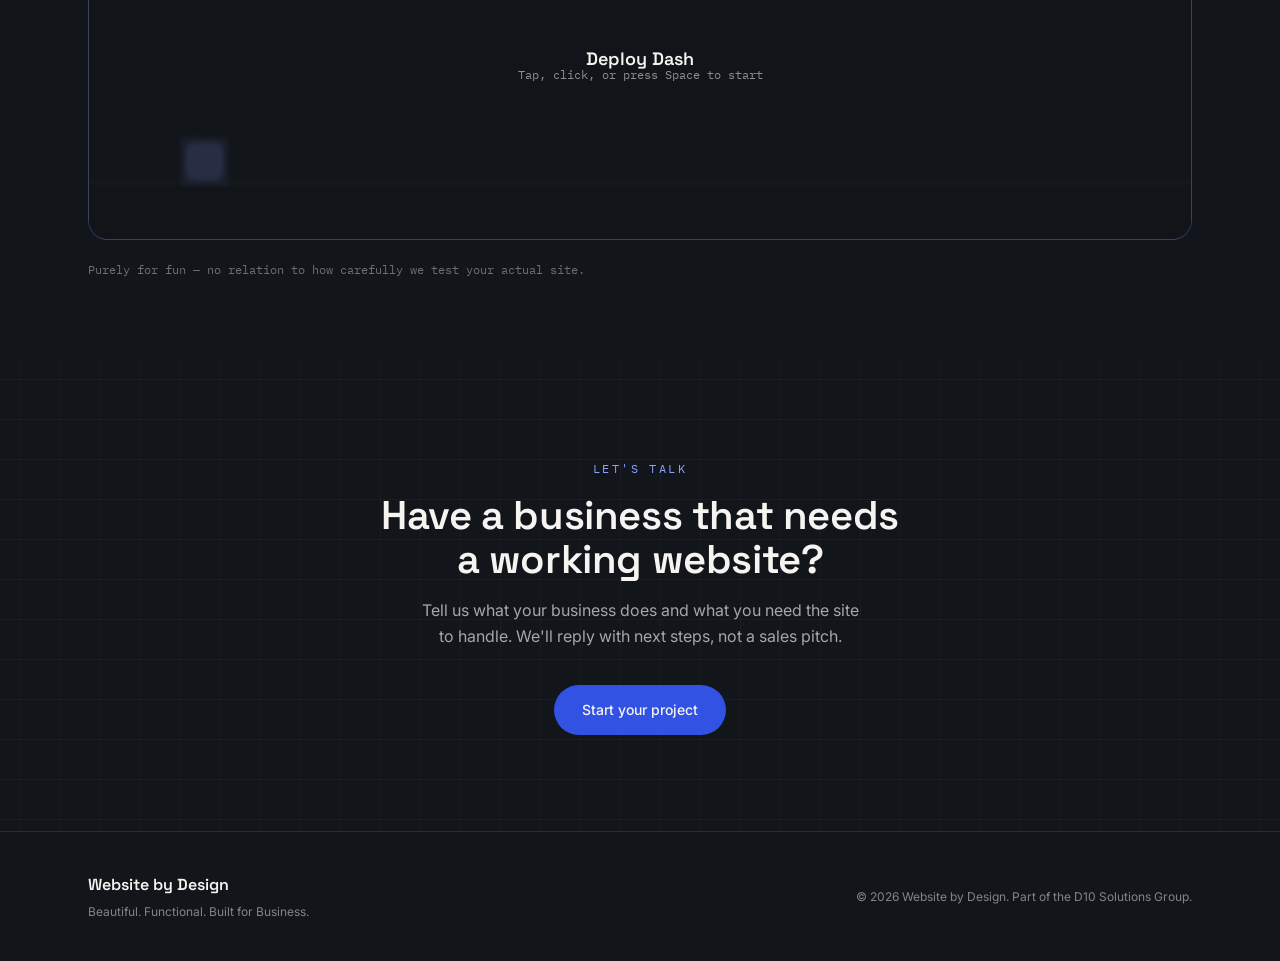
==== commit 169139fd: "Update index.html" ====
--- a/index.html
+++ b/index.html
@@ -46,7 +46,7 @@
         <a href="#services" class="nav__link">Services</a>
         <a href="#work" class="nav__link">Our Work</a>
         <a href="#process" class="nav__link">Process</a>
-        <a href="#play" class="nav__link">Play</a>
+        <a href="#play" class="nav__link nav__link--play">Play</a>
         <a href="#contact" class="nav__link">Contact</a>
         <a href="#contact" class="btn btn--dark">Start a project</a>
       </nav>
@@ -66,7 +66,7 @@
         <a href="#services" class="nav__link">Services</a>
         <a href="#work" class="nav__link">Our Work</a>
         <a href="#process" class="nav__link">Process</a>
-        <a href="#play" class="nav__link">Play</a>
+        <a href="#play" class="nav__link nav__link--play">Play</a>
         <a href="#contact" class="btn btn--dark text-center">Start a project</a>
       </div>
     </div>
@@ -77,7 +77,11 @@
 
     <!-- ============ HERO ============ -->
     <section class="hero">
+      <div class="hero__glow" aria-hidden="true"></div>
       <div class="hero__grid" aria-hidden="true"></div>
+      <div class="hero__floaters" aria-hidden="true">
+        <span></span><span></span><span></span><span></span>
+      </div>
       <div class="hero__fade" aria-hidden="true"></div>
 
       <div class="hero__annotation" aria-hidden="true">
@@ -121,25 +125,25 @@
 
         <div class="value-grid">
           <div class="value-card reveal">
-            <svg class="value-card__icon" viewBox="0 0 24 24" fill="none" stroke="currentColor" stroke-width="1.6"><path d="M13 2 4 14h6l-1 8 9-12h-6l1-8Z" stroke-linejoin="round"/></svg>
+            <span class="icon-badge icon-badge--blueprint"><svg viewBox="0 0 24 24" fill="none" stroke="currentColor" stroke-width="1.6"><path d="M13 2 4 14h6l-1 8 9-12h-6l1-8Z" stroke-linejoin="round"/></svg></span>
             <p class="value-card__index">01</p>
             <h3 class="value-card__title">Live in weeks</h3>
             <p class="value-card__body">Most business sites launch in 2–4 weeks, not months of back-and-forth.</p>
           </div>
           <div class="value-card reveal">
-            <svg class="value-card__icon" viewBox="0 0 24 24" fill="none" stroke="currentColor" stroke-width="1.6"><path d="M12 12c2.5 0 4.5-2 4.5-4.5S14.5 3 12 3 7.5 5 7.5 7.5 9.5 12 12 12Zm0 0c-4 0-7 2-7 5v2h14v-2c0-3-3-5-7-5Z" stroke-linejoin="round"/></svg>
+            <span class="icon-badge icon-badge--coral"><svg viewBox="0 0 24 24" fill="none" stroke="currentColor" stroke-width="1.6"><path d="M12 12c2.5 0 4.5-2 4.5-4.5S14.5 3 12 3 7.5 5 7.5 7.5 9.5 12 12 12Zm0 0c-4 0-7 2-7 5v2h14v-2c0-3-3-5-7-5Z" stroke-linejoin="round"/></svg></span>
             <p class="value-card__index">02</p>
             <h3 class="value-card__title">One point of contact</h3>
             <p class="value-card__body">You deal directly with the person who builds and maintains your site.</p>
           </div>
           <div class="value-card reveal">
-            <svg class="value-card__icon" viewBox="0 0 24 24" fill="none" stroke="currentColor" stroke-width="1.6"><path d="M4 12 12 4l8 8-8 8-8-8Z" stroke-linejoin="round"/><circle cx="12" cy="12" r="1.5" fill="currentColor" stroke="none"/></svg>
+            <span class="icon-badge icon-badge--mint"><svg viewBox="0 0 24 24" fill="none" stroke="currentColor" stroke-width="1.6"><path d="M4 12 12 4l8 8-8 8-8-8Z" stroke-linejoin="round"/><circle cx="12" cy="12" r="1.5" fill="currentColor" stroke="none"/></svg></span>
             <p class="value-card__index">03</p>
             <h3 class="value-card__title">Priced for SMBs</h3>
             <p class="value-card__body">Scoped for small and growing businesses, not enterprise budgets.</p>
           </div>
           <div class="value-card reveal">
-            <svg class="value-card__icon" viewBox="0 0 24 24" fill="none" stroke="currentColor" stroke-width="1.6"><path d="M4 20V10m6 10V4m6 16v-7" stroke-linecap="round"/></svg>
+            <span class="icon-badge icon-badge--signal"><svg viewBox="0 0 24 24" fill="none" stroke="currentColor" stroke-width="1.6"><path d="M4 20V10m6 10V4m6 16v-7" stroke-linecap="round"/></svg></span>
             <p class="value-card__index">04</p>
             <h3 class="value-card__title">Room to grow</h3>
             <p class="value-card__body">Start with a site, add bookings, payments, or a portal when you're ready.</p>
@@ -159,32 +163,32 @@
 
         <div class="card-grid card-grid--3">
           <article class="service-card reveal">
-            <svg class="service-card__icon" viewBox="0 0 24 24" fill="none" stroke="currentColor" stroke-width="1.6"><rect x="3" y="5" width="18" height="14" rx="2"/><path d="M3 9h18" stroke-linecap="round"/></svg>
+            <span class="icon-badge icon-badge--blueprint"><svg viewBox="0 0 24 24" fill="none" stroke="currentColor" stroke-width="1.6"><rect x="3" y="5" width="18" height="14" rx="2"/><path d="M3 9h18" stroke-linecap="round"/></svg></span>
             <h3 class="service-card__title">Business Websites</h3>
             <p class="service-card__body">A site that explains what you do and makes it easy to get in touch — built to be edited without calling us every time.</p>
           </article>
           <article class="service-card reveal">
-            <svg class="service-card__icon" viewBox="0 0 24 24" fill="none" stroke="currentColor" stroke-width="1.6"><rect x="4" y="3" width="16" height="18" rx="2"/><path d="M8 8h8M8 12h8M8 16h4" stroke-linecap="round"/></svg>
+            <span class="icon-badge icon-badge--coral"><svg viewBox="0 0 24 24" fill="none" stroke="currentColor" stroke-width="1.6"><rect x="4" y="3" width="16" height="18" rx="2"/><path d="M8 8h8M8 12h8M8 16h4" stroke-linecap="round"/></svg></span>
             <h3 class="service-card__title">Landing Pages</h3>
             <p class="service-card__body">One page, one goal — for a campaign, a launch, or a service you want to promote on its own.</p>
           </article>
           <article class="service-card reveal">
-            <svg class="service-card__icon" viewBox="0 0 24 24" fill="none" stroke="currentColor" stroke-width="1.6"><circle cx="9" cy="20" r="1.4" fill="currentColor" stroke="none"/><circle cx="17" cy="20" r="1.4" fill="currentColor" stroke="none"/><path d="M3 4h2l2 11h11l2-8H6.2" stroke-linecap="round" stroke-linejoin="round"/></svg>
+            <span class="icon-badge icon-badge--mint"><svg viewBox="0 0 24 24" fill="none" stroke="currentColor" stroke-width="1.6"><circle cx="9" cy="20" r="1.4" fill="currentColor" stroke="none"/><circle cx="17" cy="20" r="1.4" fill="currentColor" stroke="none"/><path d="M3 4h2l2 11h11l2-8H6.2" stroke-linecap="round" stroke-linejoin="round"/></svg></span>
             <h3 class="service-card__title">Online Stores</h3>
             <p class="service-card__body">Sell online with a store that handles stock, payments, and orders without needing a developer to run it.</p>
           </article>
           <article class="service-card reveal">
-            <svg class="service-card__icon" viewBox="0 0 24 24" fill="none" stroke="currentColor" stroke-width="1.6"><rect x="3" y="5" width="18" height="16" rx="2"/><path d="M3 10h18M8 3v4M16 3v4" stroke-linecap="round"/></svg>
+            <span class="icon-badge icon-badge--signal"><svg viewBox="0 0 24 24" fill="none" stroke="currentColor" stroke-width="1.6"><rect x="3" y="5" width="18" height="16" rx="2"/><path d="M3 10h18M8 3v4M16 3v4" stroke-linecap="round"/></svg></span>
             <h3 class="service-card__title">Booking Systems</h3>
             <p class="service-card__body">Let customers book appointments or services themselves, with a calendar you control from the back end.</p>
           </article>
           <article class="service-card reveal">
-            <svg class="service-card__icon" viewBox="0 0 24 24" fill="none" stroke="currentColor" stroke-width="1.6"><rect x="5" y="10" width="14" height="10" rx="2"/><path d="M8 10V7a4 4 0 0 1 8 0v3" stroke-linecap="round"/></svg>
+            <span class="icon-badge icon-badge--blueprint"><svg viewBox="0 0 24 24" fill="none" stroke="currentColor" stroke-width="1.6"><rect x="5" y="10" width="14" height="10" rx="2"/><path d="M8 10V7a4 4 0 0 1 8 0v3" stroke-linecap="round"/></svg></span>
             <h3 class="service-card__title">Client Portals</h3>
             <p class="service-card__body">A private, secure login where your customers can see documents, status, or account details.</p>
           </article>
           <article class="service-card reveal">
-            <svg class="service-card__icon" viewBox="0 0 24 24" fill="none" stroke="currentColor" stroke-width="1.6"><path d="M12 3 5 6v6c0 4.5 3 7.5 7 9 4-1.5 7-4.5 7-9V6l-7-3Z" stroke-linejoin="round"/></svg>
+            <span class="icon-badge icon-badge--coral"><svg viewBox="0 0 24 24" fill="none" stroke="currentColor" stroke-width="1.6"><path d="M12 3 5 6v6c0 4.5 3 7.5 7 9 4-1.5 7-4.5 7-9V6l-7-3Z" stroke-linejoin="round"/></svg></span>
             <h3 class="service-card__title">Care Plans</h3>
             <p class="service-card__body">Hosting, security updates, small edits, and uptime monitoring — so the site keeps working after launch.</p>
           </article>
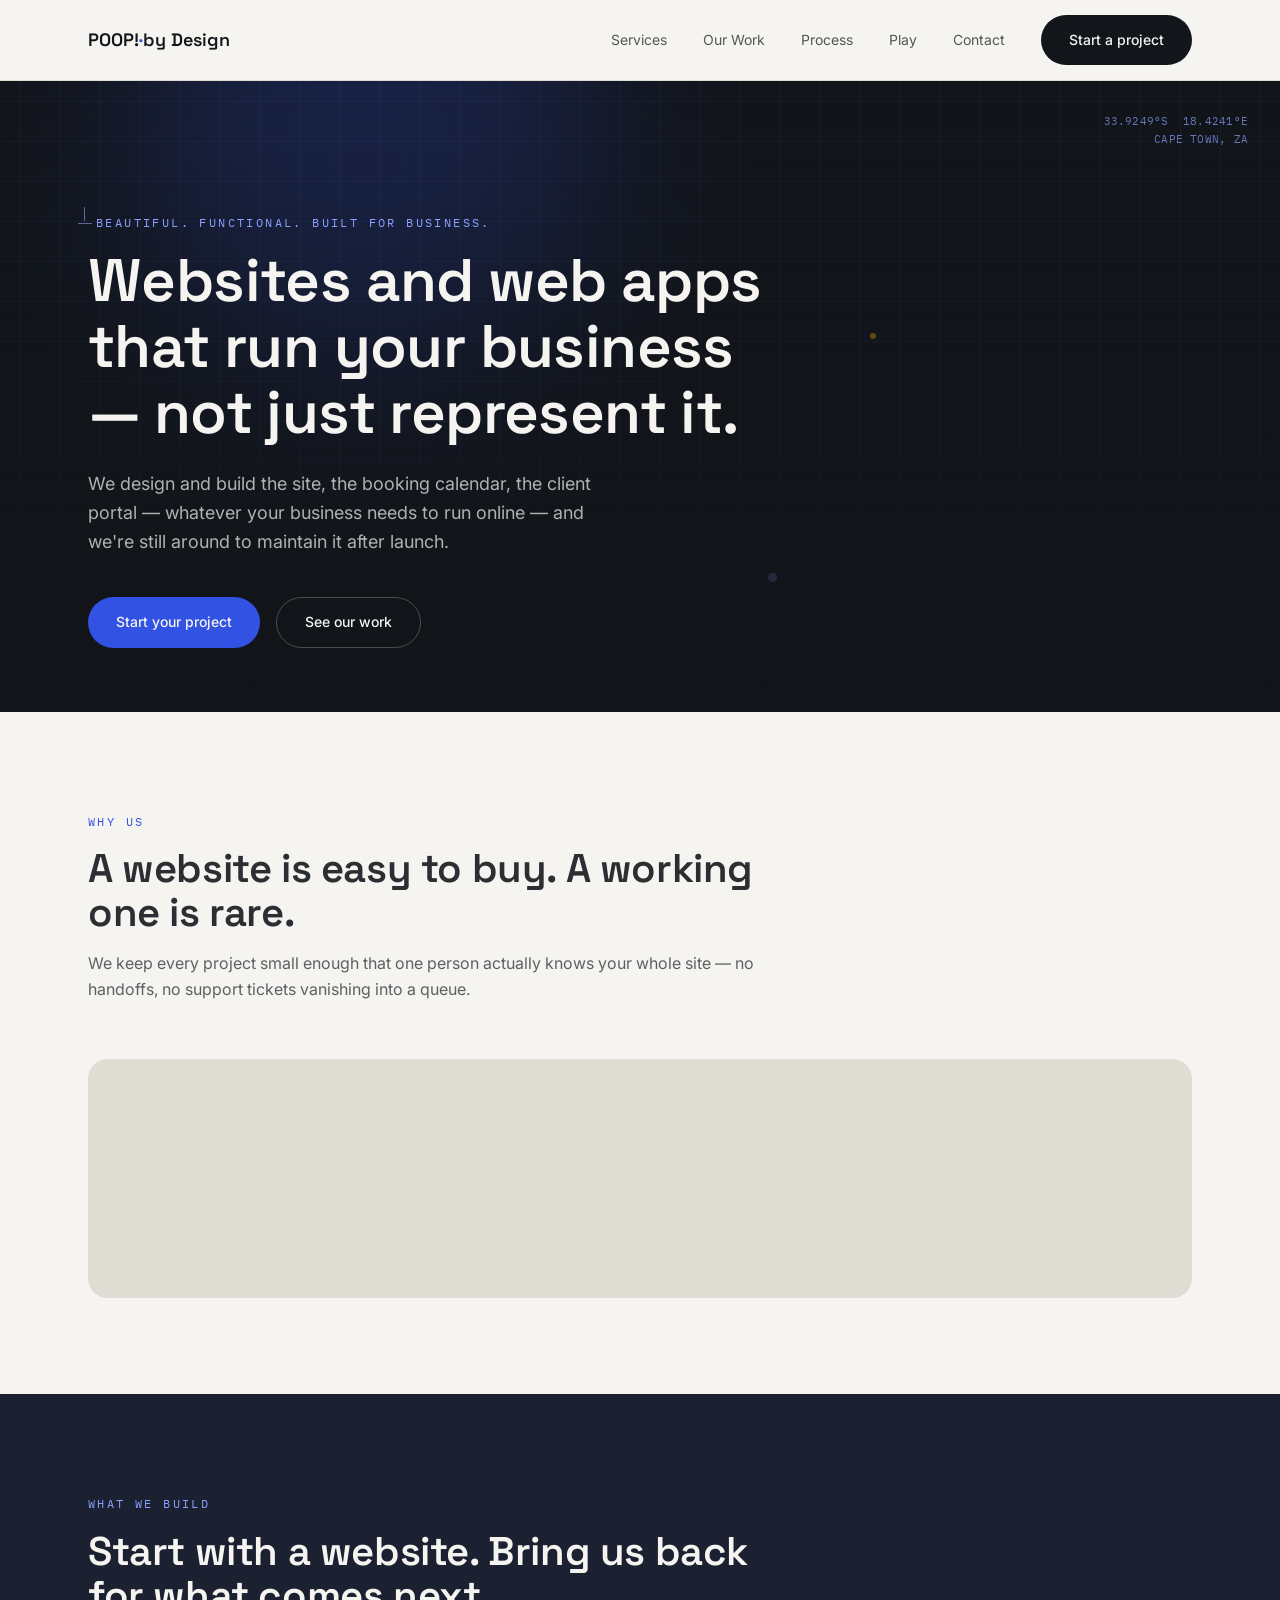
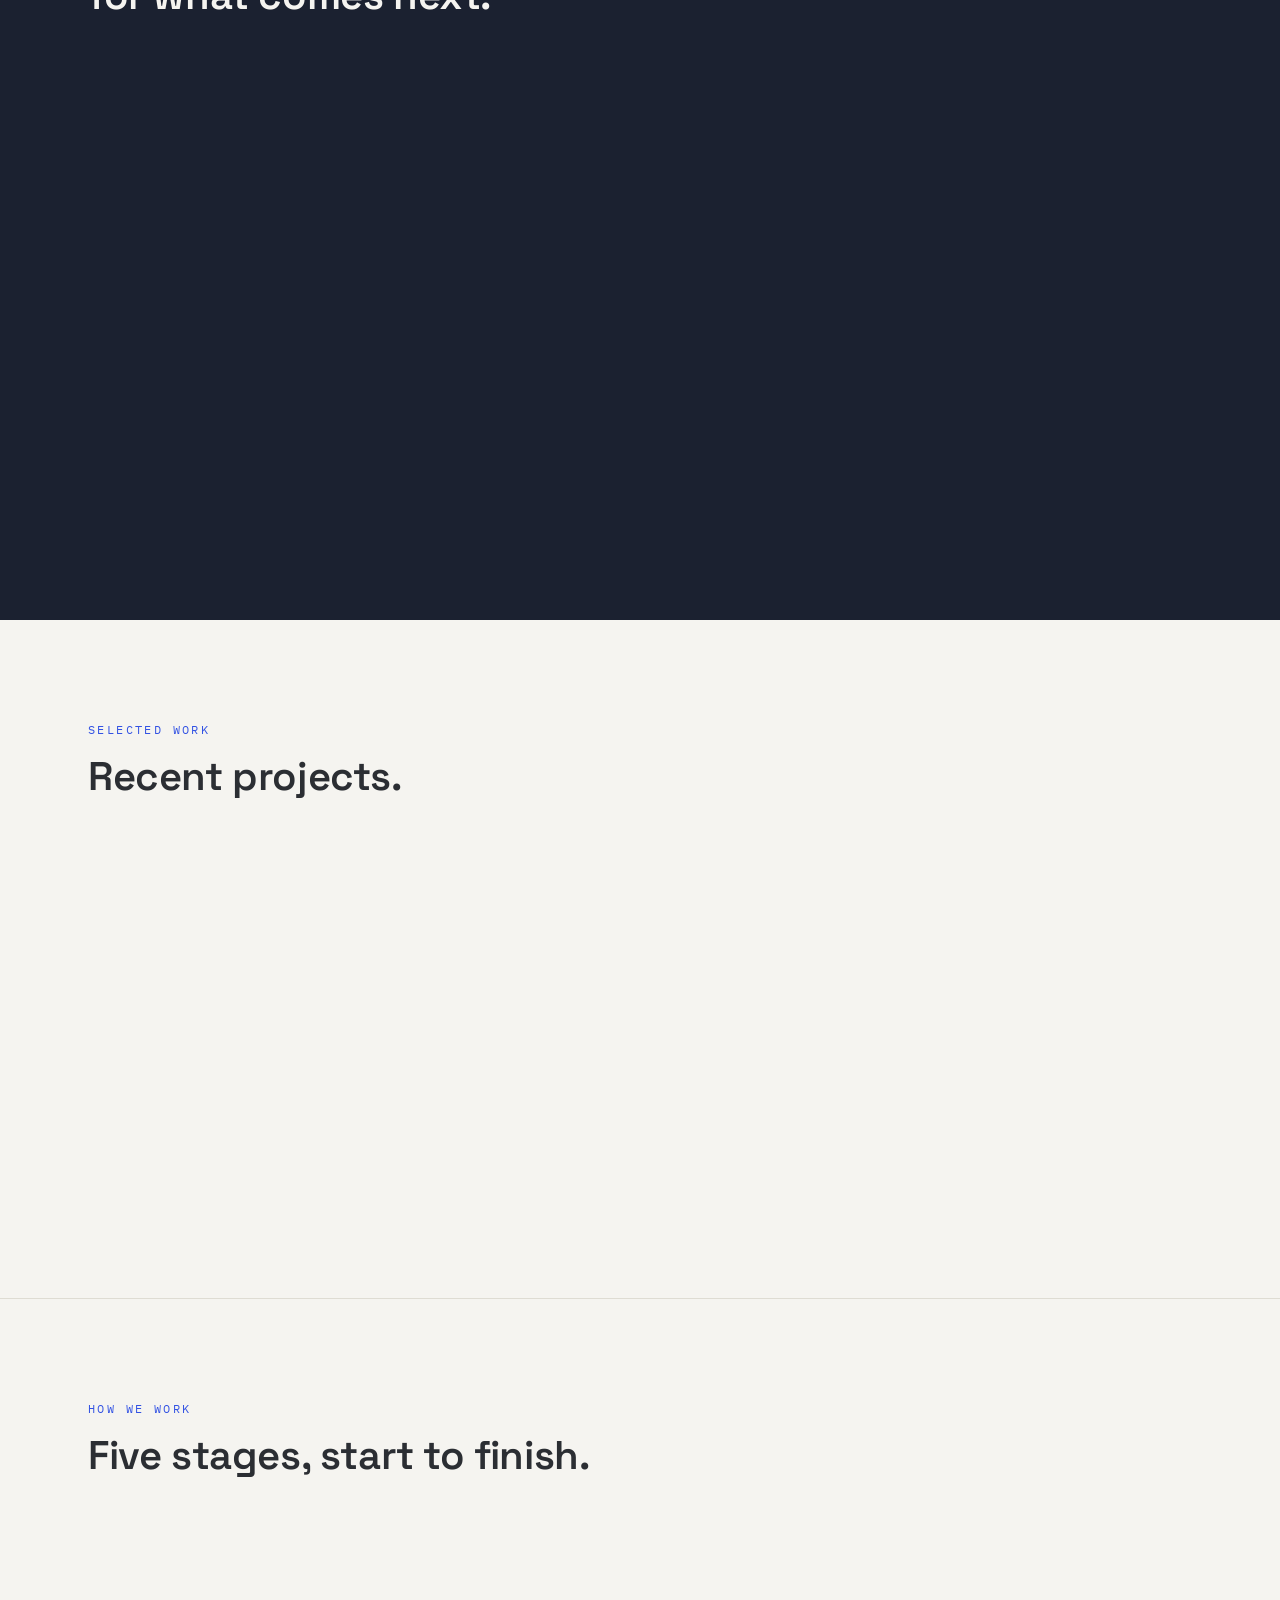
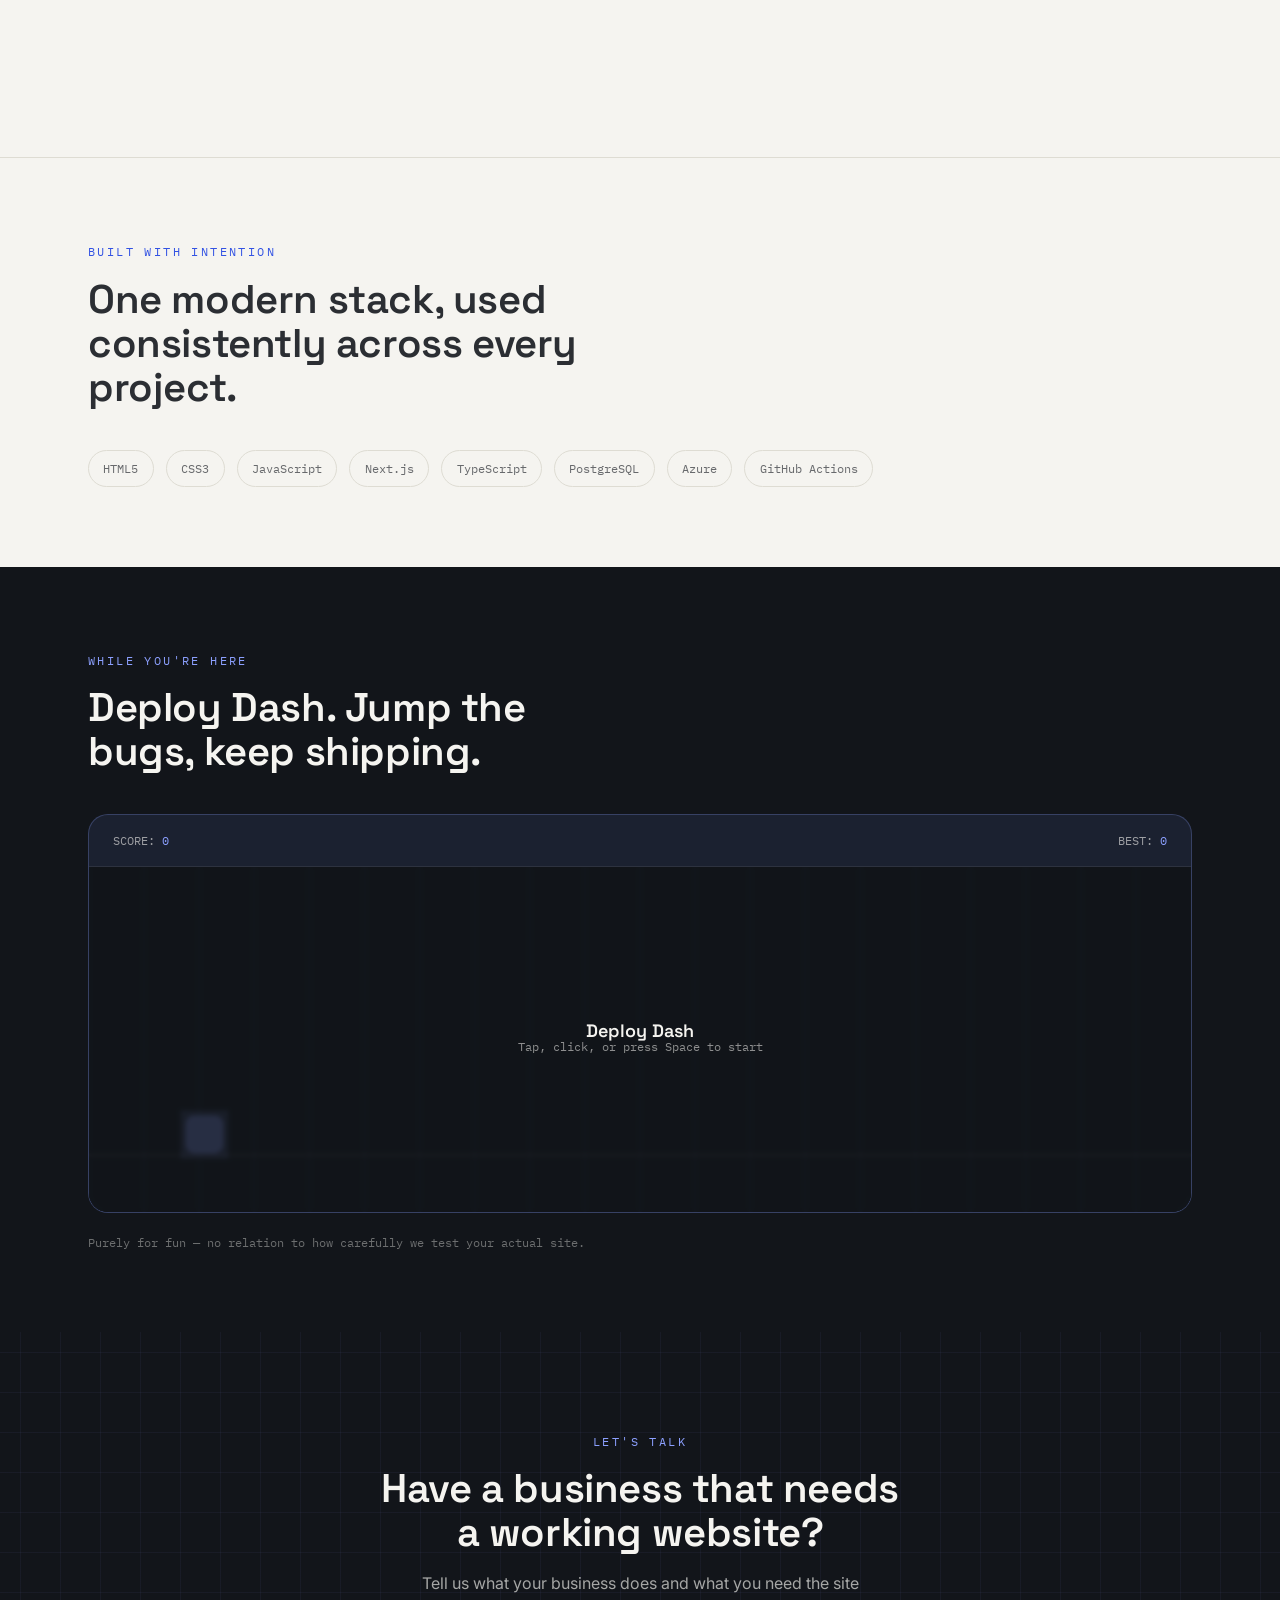
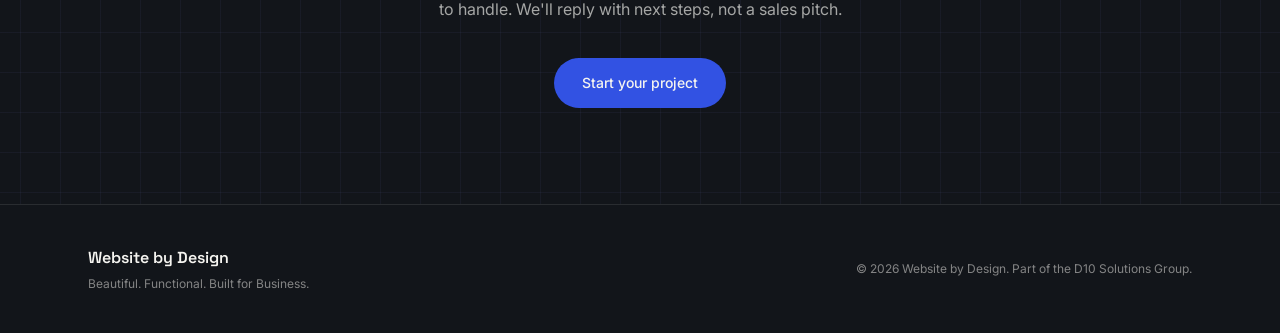
==== commit cbddeff9: "updates" ====
--- a/index.html
+++ b/index.html
@@ -39,7 +39,7 @@
     <div class="container site-header__inner">
 
       <a href="/" class="brand" aria-label="Website by Design home">
-        Website<span class="brand__dot">·</span>by Design
+        POOP!<span class="brand__dot">·</span>by Design
       </a>
 
       <nav class="nav" aria-label="main navigation">
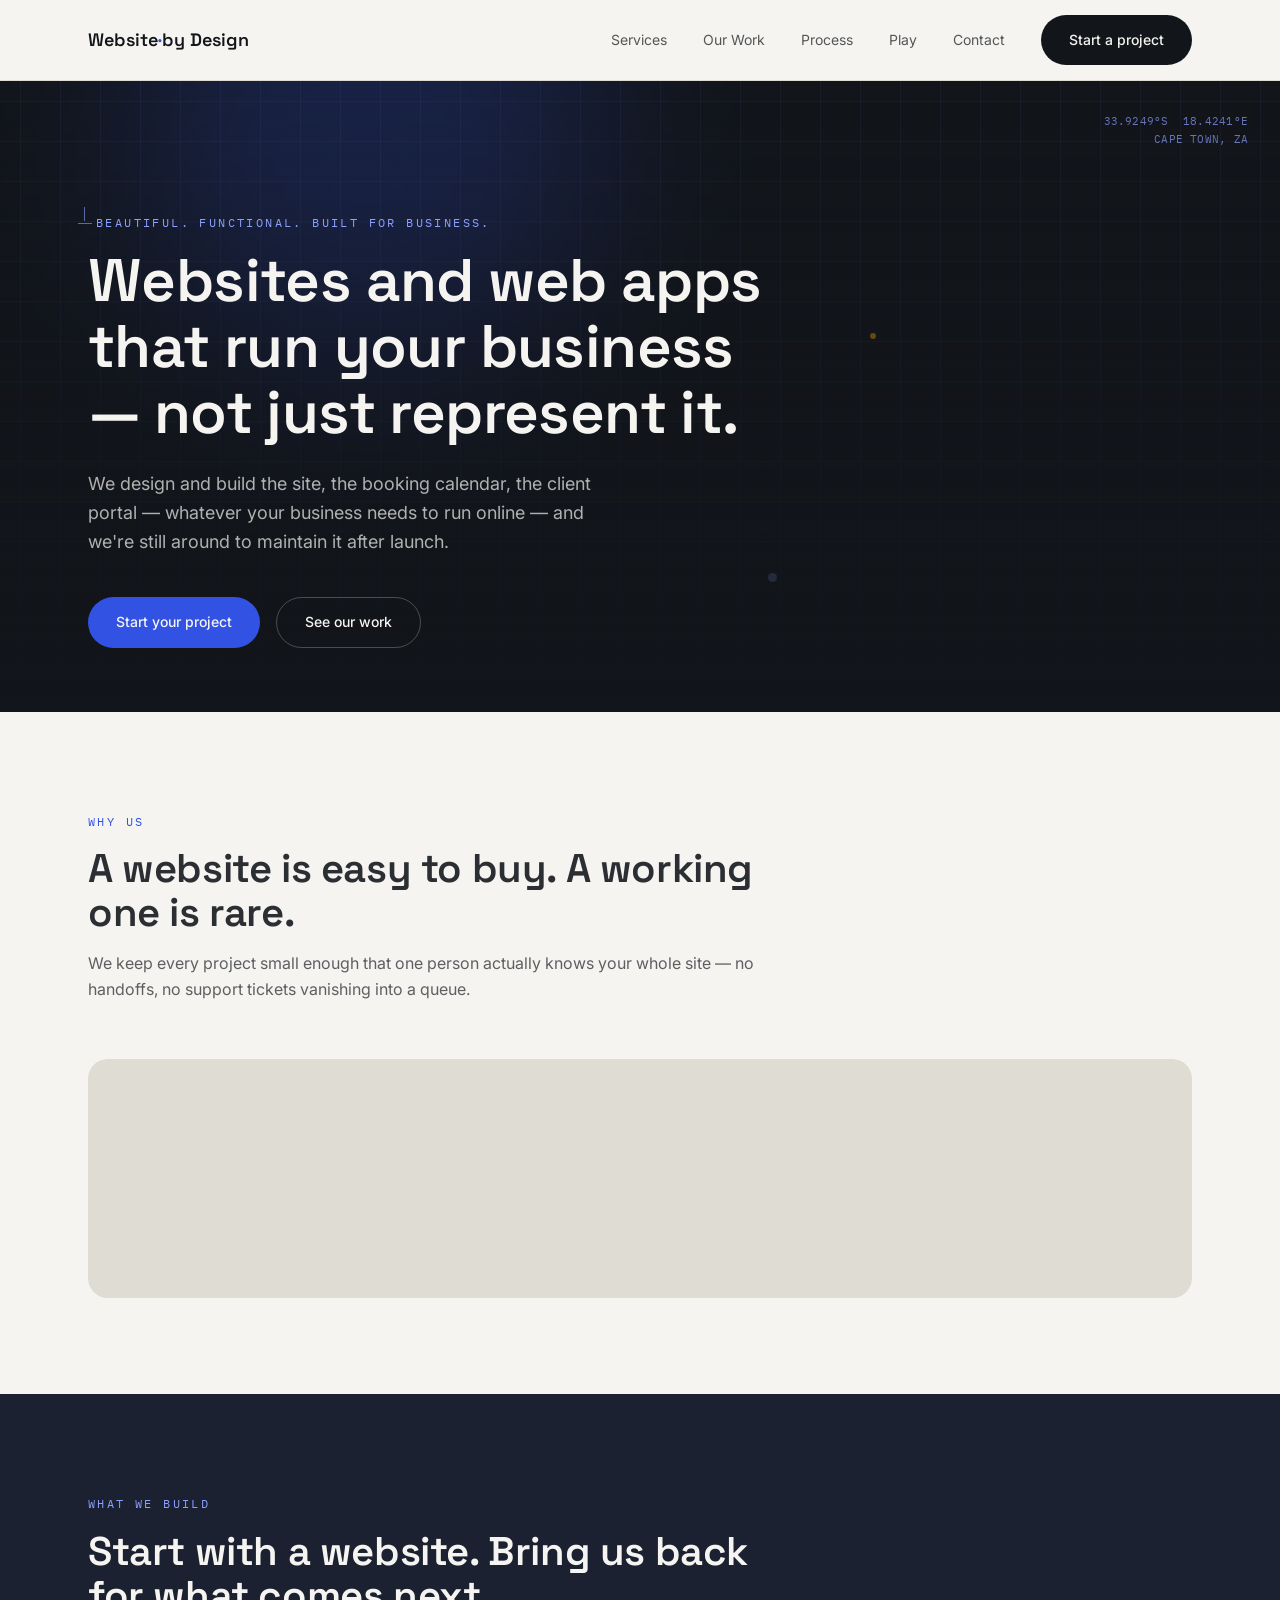
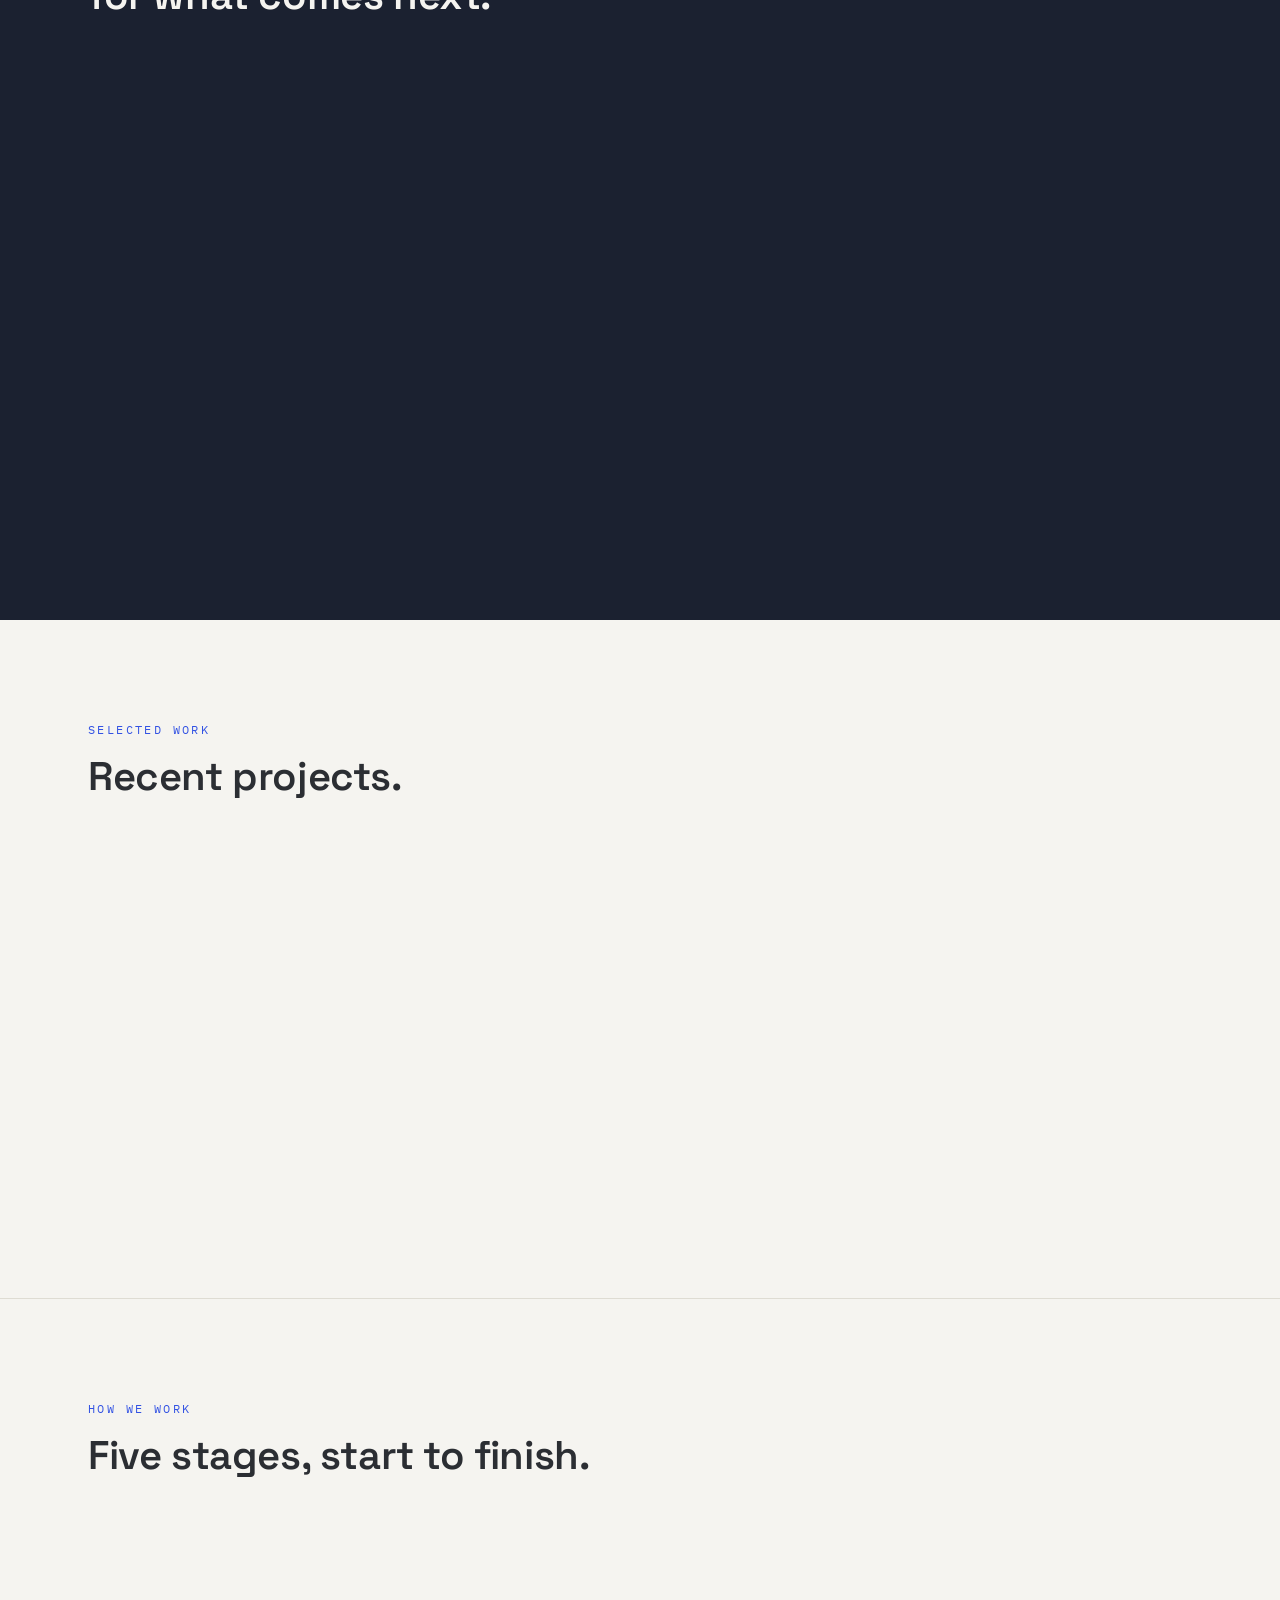
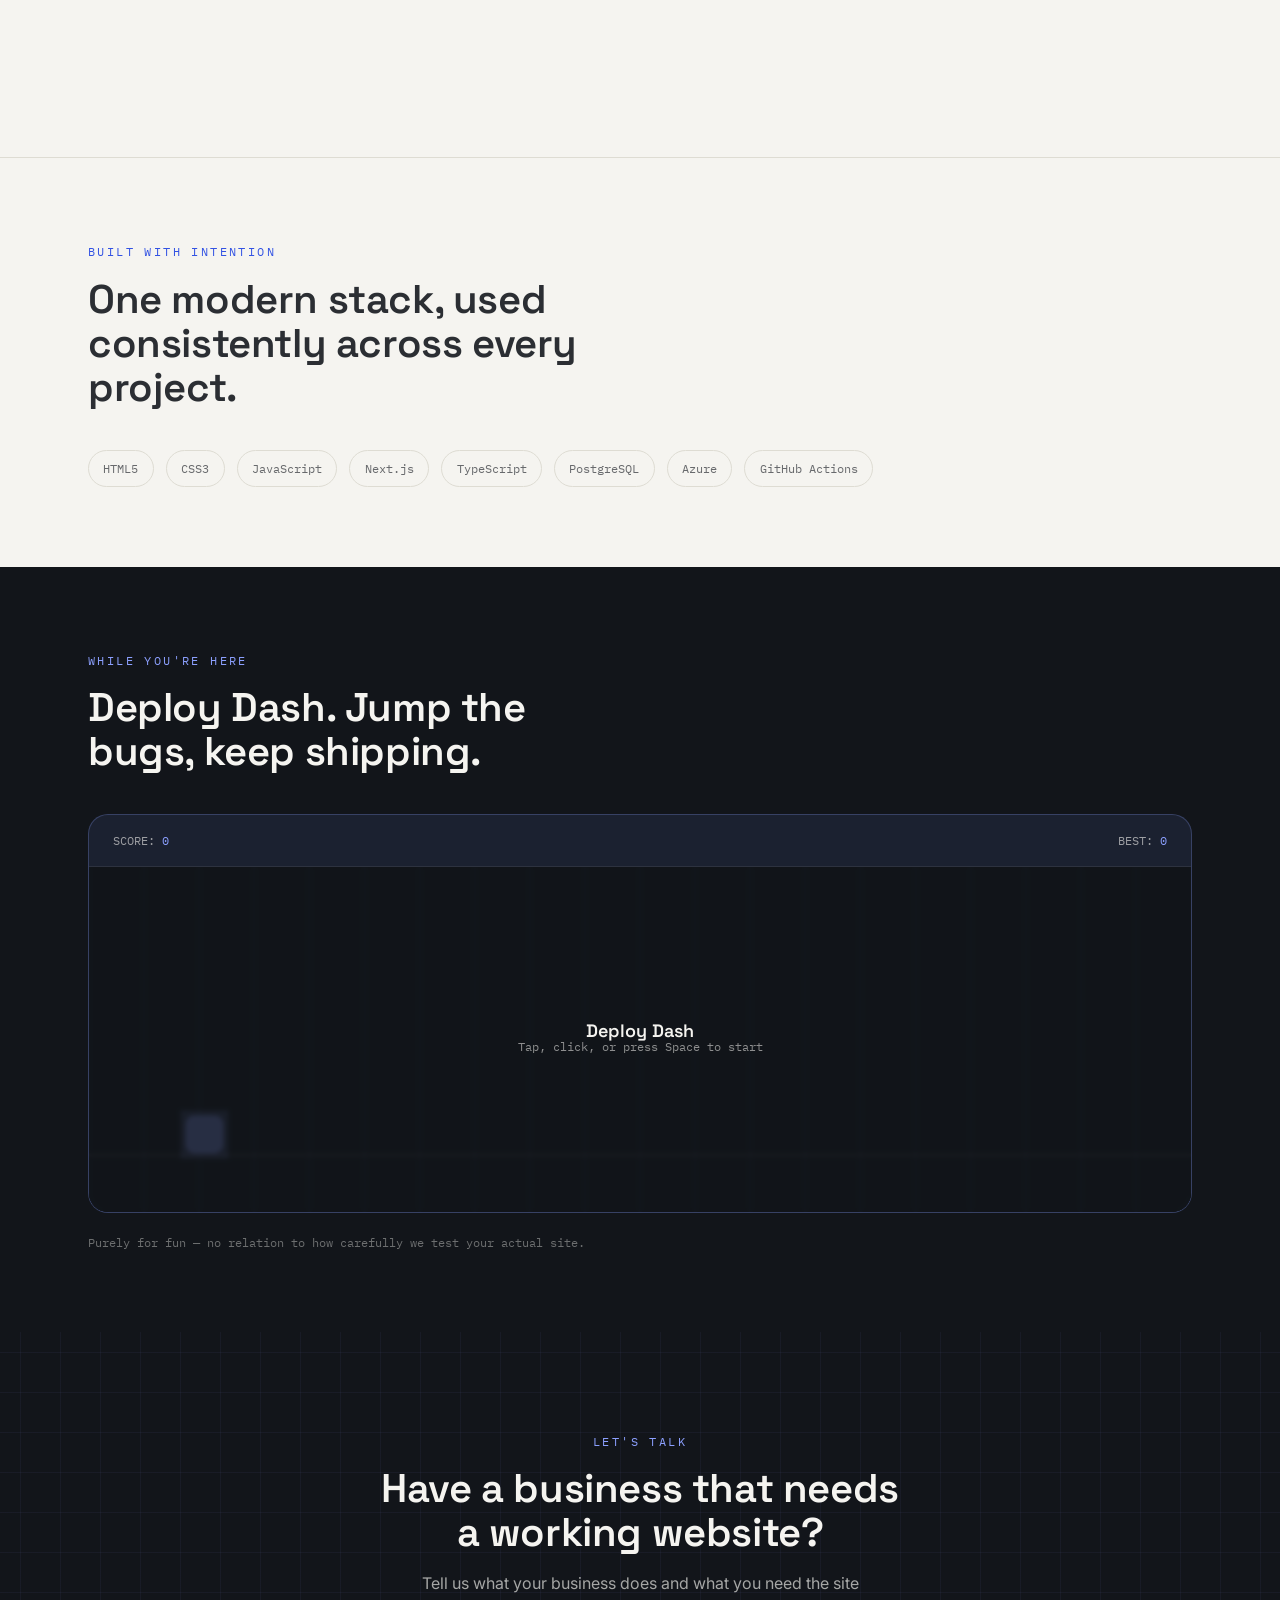
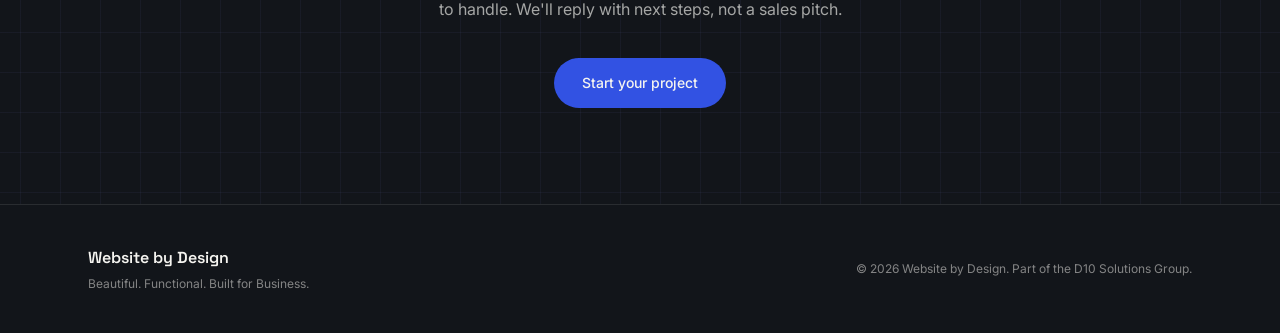
==== commit 1c744fe9: "updates" ====
--- a/index.html
+++ b/index.html
@@ -39,7 +39,7 @@
     <div class="container site-header__inner">
 
       <a href="/" class="brand" aria-label="Website by Design home">
-        POOP!<span class="brand__dot">·</span>by Design
+        Website<span class="brand__dot">·</span>by Design
       </a>
 
       <nav class="nav" aria-label="main navigation">
